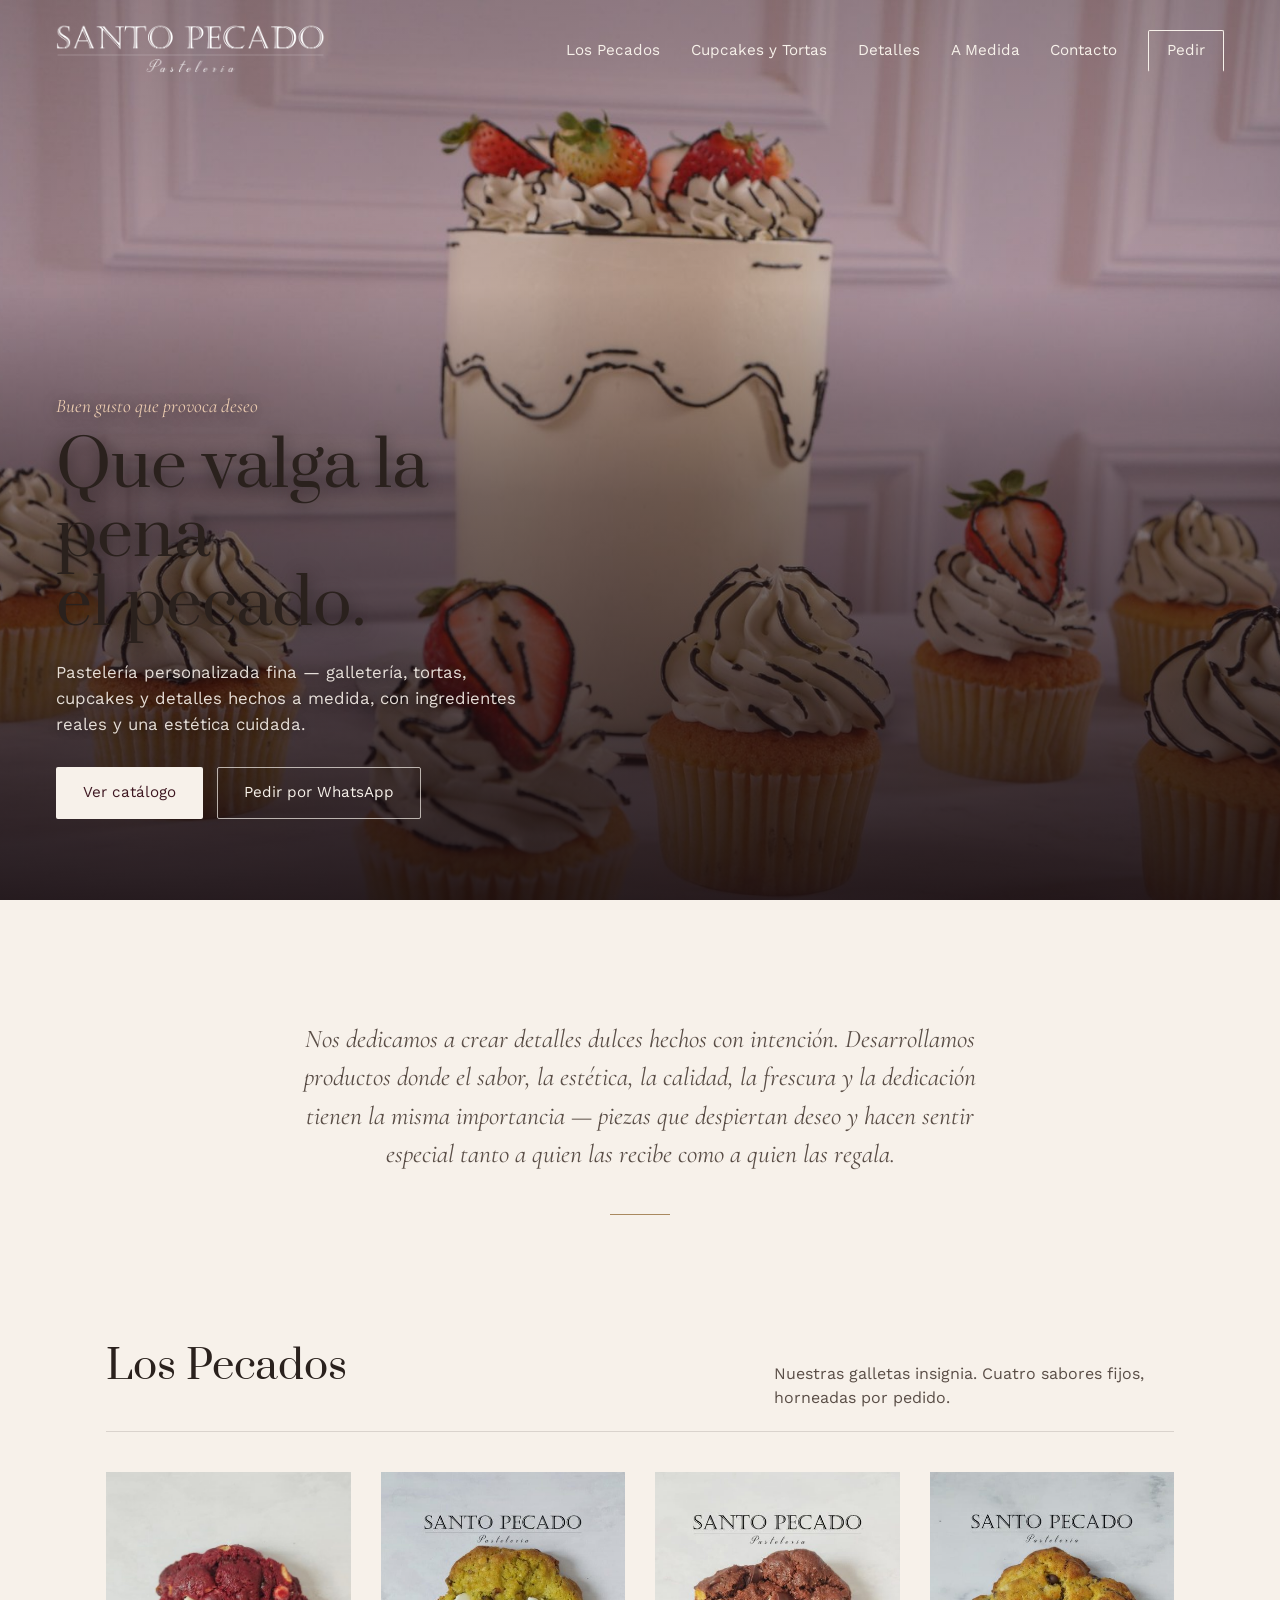
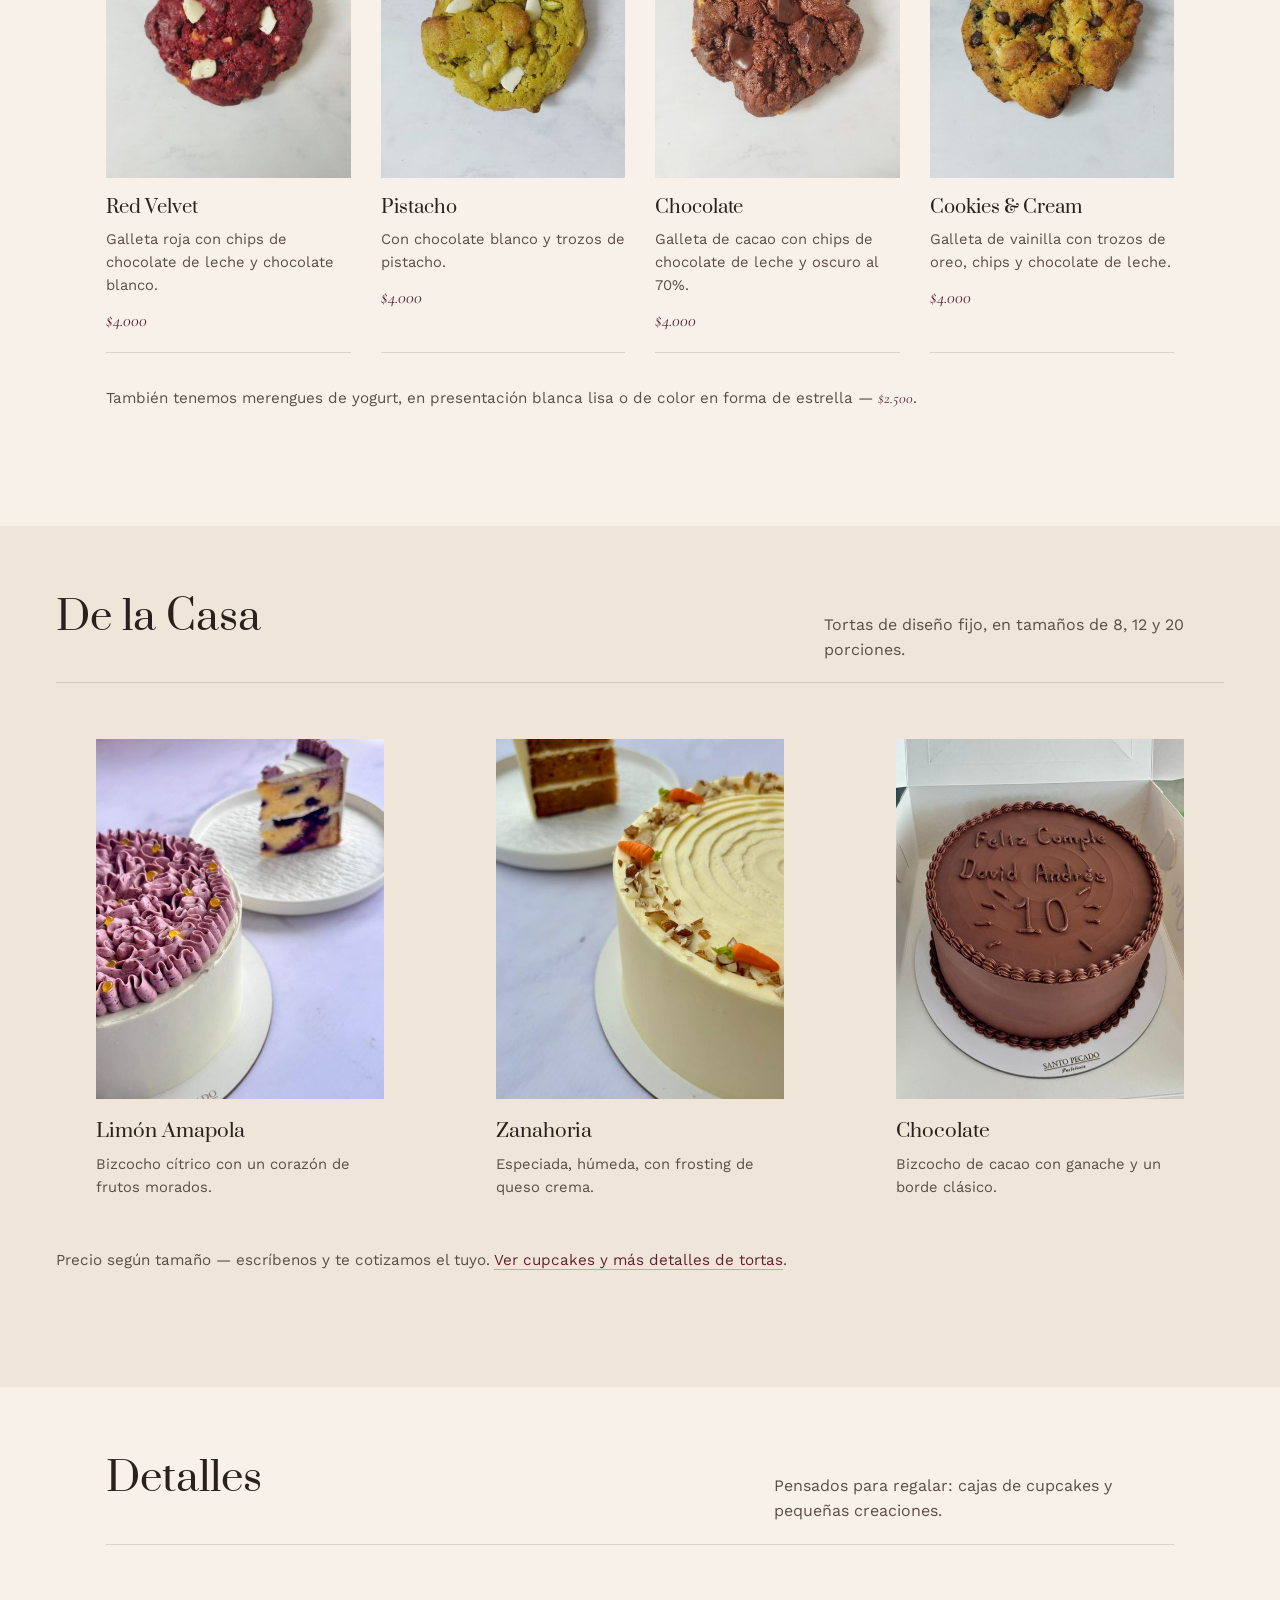
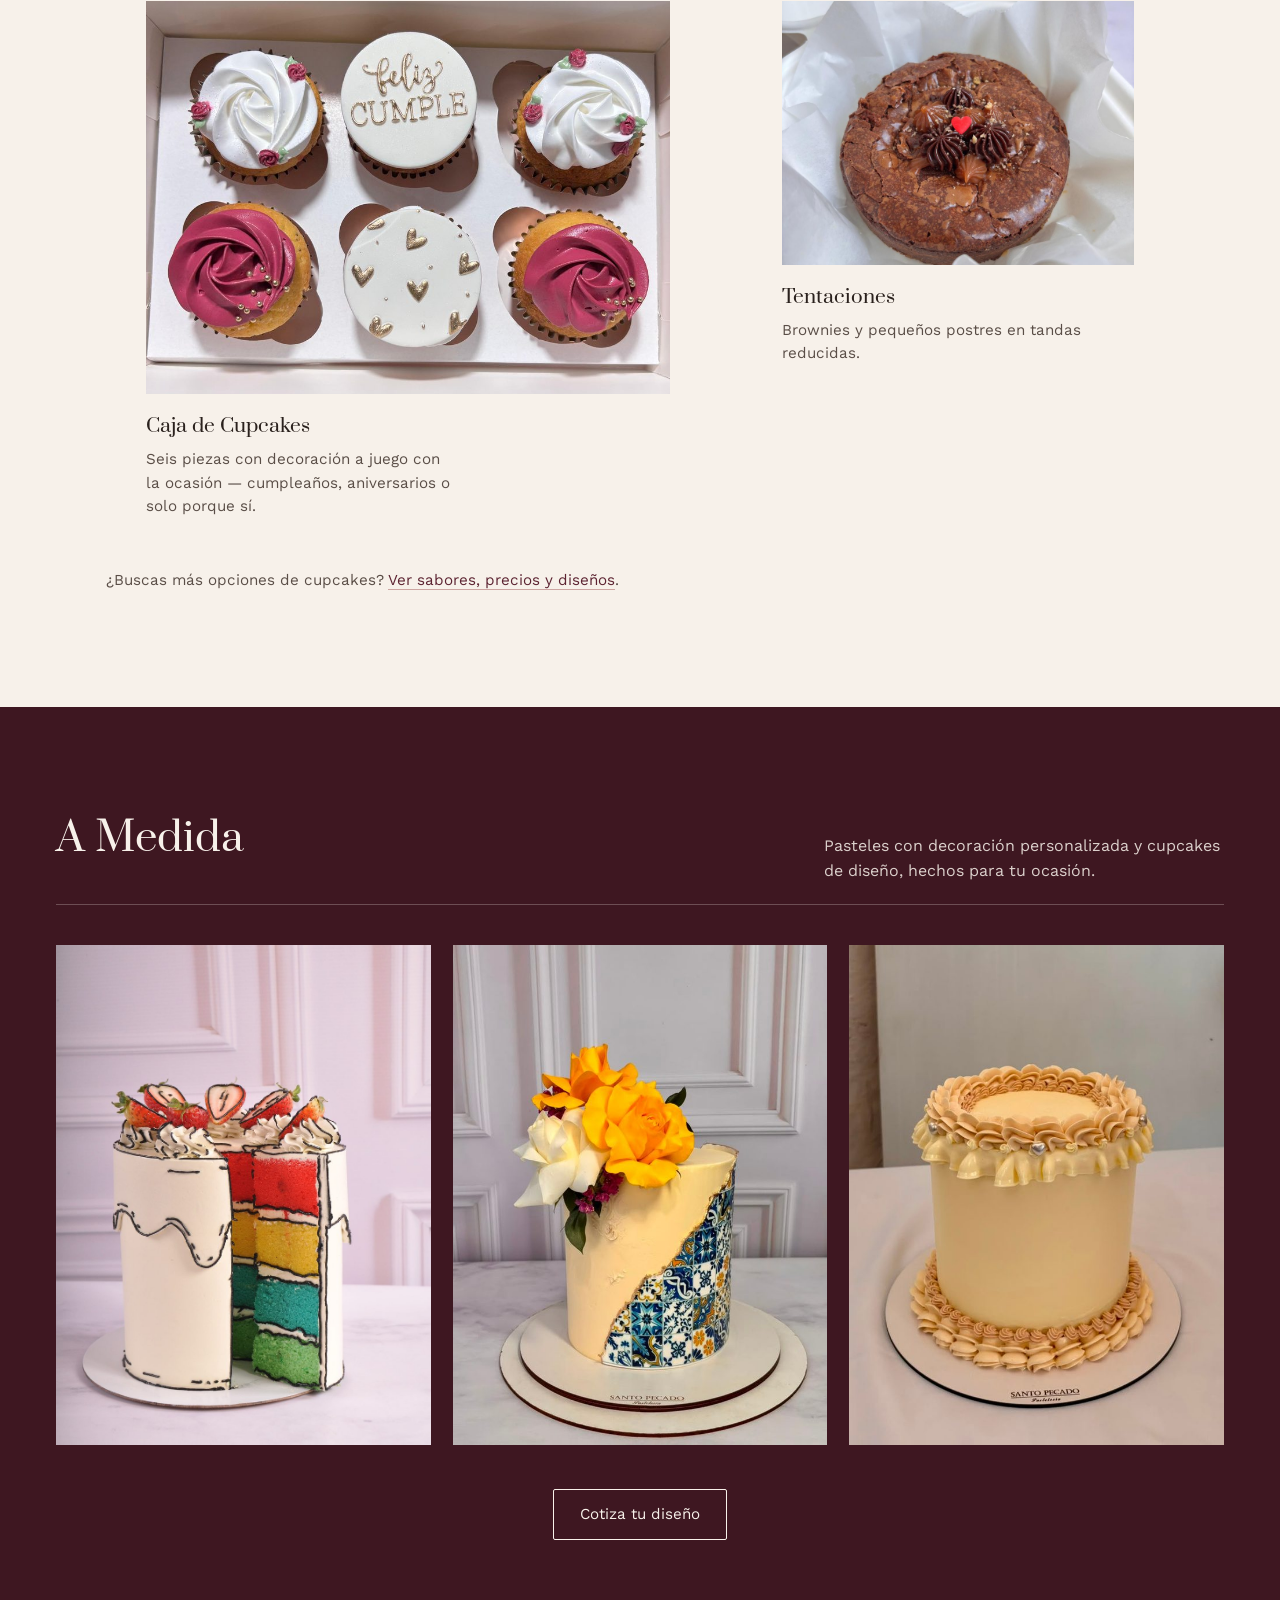
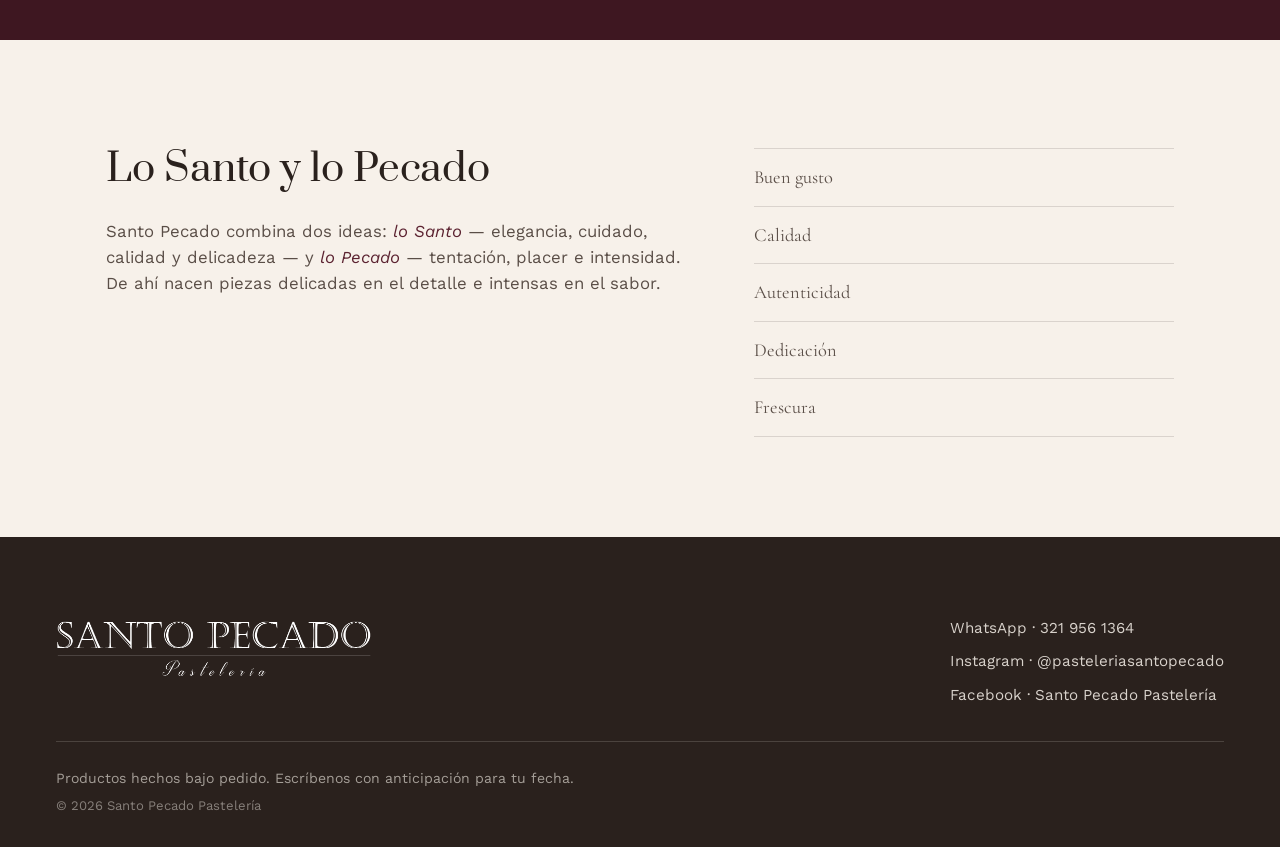
==== index.html @ 68c2a372 "Add files via upload" ====
<!DOCTYPE html>
<html lang="es">
<head>
<meta charset="UTF-8">
<meta name="viewport" content="width=device-width, initial-scale=1.0">
<title>Santo Pecado Pastelería — Catálogo</title>
<meta name="description" content="Pastelería personalizada fina. Galletería, tortas, cupcakes y creaciones a medida hechas con intención.">
<link rel="preconnect" href="https://fonts.googleapis.com">
<link rel="preconnect" href="https://fonts.gstatic.com" crossorigin>
<link href="https://fonts.googleapis.com/css2?family=Prata&family=Cormorant+Garamond:ital,wght@0,400;0,500;1,400;1,500&family=Work+Sans:wght@300;400;500;600&display=swap" rel="stylesheet">
<link rel="stylesheet" href="styles.css">
</head>
<body>

<header class="site-header" id="siteHeader">
  <a href="#top" class="wordmark">
    <img src="assets/logo-light.png" alt="Santo Pecado Pastelería" class="logo-img logo-on-dark">
    <img src="assets/logo-dark.png" alt="Santo Pecado Pastelería" class="logo-img logo-on-light">
  </a>
  <button class="nav-toggle" id="navToggle" aria-label="Abrir menú" aria-expanded="false">
    <span></span><span></span><span></span>
  </button>
  <nav class="site-nav" id="siteNav">
    <a href="#pecados">Los Pecados</a>
    <a href="productos.html">Cupcakes y Tortas</a>
    <a href="#detalles">Detalles</a>
    <a href="#a-medida">A Medida</a>
    <a href="#contacto">Contacto</a>
    <a href="https://wa.me/573219561364?text=Hola%20Santo%20Pecado%2C%20quiero%20hacer%20un%20pedido" class="nav-cta" target="_blank" rel="noopener">Pedir</a>
  </nav>
</header>

<main id="top">

  <section class="hero">
    <img src="assets/hero-cupcakes.jpg" alt="Cupcakes y torta decorados de Santo Pecado, con fresas frescas" class="hero-img">
    <div class="hero-scrim"></div>
    <div class="hero-content">
      <p class="eyebrow-script">Buen gusto que provoca deseo</p>
      <h1>Que valga la pena<br>el pecado.</h1>
      <p class="hero-copy">Pastelería personalizada fina — galletería, tortas, cupcakes y detalles hechos a medida, con ingredientes reales y una estética cuidada.</p>
      <div class="hero-actions">
        <a href="#pecados" class="btn btn-primary">Ver catálogo</a>
        <a href="https://wa.me/573219561364?text=Hola%20Santo%20Pecado%2C%20quiero%20hacer%20un%20pedido" class="btn btn-ghost" target="_blank" rel="noopener">Pedir por WhatsApp</a>
      </div>
    </div>
  </section>

  <section class="intro">
    <p class="intro-text">Nos dedicamos a crear detalles dulces hechos con intención. Desarrollamos productos donde el sabor, la estética, la calidad, la frescura y la dedicación tienen la misma importancia — piezas que despiertan deseo y hacen sentir especial tanto a quien las recibe como a quien las regala.</p>
    <div class="divider"><span></span></div>
  </section>

  <section class="section" id="pecados">
    <div class="section-head">
      <h2>Los Pecados</h2>
      <p>Nuestras galletas insignia. Cuatro sabores fijos, horneadas por pedido.</p>
    </div>
    <div class="cookie-row">

      <article class="cookie-card">
        <div class="cookie-img"><img src="assets/galleta-redvelvet.jpg" alt="Galleta Red Velvet con chips de chocolate blanco y de leche" loading="lazy"></div>
        <h3>Red Velvet</h3>
        <p>Galleta roja con chips de chocolate de leche y chocolate blanco.</p>
        <span class="price">$4.000</span>
      </article>

      <article class="cookie-card">
        <div class="cookie-img"><img src="assets/galleta-pistacho.jpg" alt="Galleta de pistacho con chocolate blanco" loading="lazy"></div>
        <h3>Pistacho</h3>
        <p>Con chocolate blanco y trozos de pistacho.</p>
        <span class="price">$4.000</span>
      </article>

      <article class="cookie-card">
        <div class="cookie-img"><img src="assets/galleta-chocolate.jpg" alt="Galleta de chocolate con chips de chocolate oscuro" loading="lazy"></div>
        <h3>Chocolate</h3>
        <p>Galleta de cacao con chips de chocolate de leche y oscuro al 70%.</p>
        <span class="price">$4.000</span>
      </article>

      <article class="cookie-card">
        <div class="cookie-img"><img src="assets/galleta-cookiescream.jpg" alt="Galleta cookies and cream con trozos de oreo" loading="lazy"></div>
        <h3>Cookies &amp; Cream</h3>
        <p>Galleta de vainilla con trozos de oreo, chips y chocolate de leche.</p>
        <span class="price">$4.000</span>
      </article>

    </div>
    <p class="note">También tenemos merengues de yogurt, en presentación blanca lisa o de color en forma de estrella — <span class="price-inline">$2.500</span>.</p>
  </section>

  <section class="section alt" id="de-la-casa">
    <div class="section-head">
      <h2>De la Casa</h2>
      <p>Tortas de diseño fijo, en tamaños de 8, 12 y 20 porciones.</p>
    </div>
    <div class="cake-grid">

      <figure class="cake-card">
        <img src="assets/torta-limonarandano.jpg" alt="Torta de limón y arándano con frosting morado" loading="lazy">
        <figcaption><h3>Limón Amapola</h3><p>Bizcocho cítrico con un corazón de frutos morados.</p></figcaption>
      </figure>

      <figure class="cake-card">
        <img src="assets/torta-zanahoria.jpg" alt="Torta de zanahoria decorada con nueces y zanahorias de mazapán" loading="lazy">
        <figcaption><h3>Zanahoria</h3><p>Especiada, húmeda, con frosting de queso crema.</p></figcaption>
      </figure>

      <figure class="cake-card">
        <img src="assets/torta-chocolate.jpg" alt="Torta de chocolate con borde decorado" loading="lazy">
        <figcaption><h3>Chocolate</h3><p>Bizcocho de cacao con ganache y un borde clásico.</p></figcaption>
      </figure>

    </div>
    <p class="note">Precio según tamaño — escríbenos y te cotizamos el tuyo. <a href="productos.html" class="inline-link">Ver cupcakes y más detalles de tortas</a>.</p>
  </section>

  <section class="section" id="detalles">
    <div class="section-head">
      <h2>Detalles</h2>
      <p>Pensados para regalar: cajas de cupcakes y pequeñas creaciones.</p>
    </div>
    <div class="detalles-grid">
      <figure class="detalle-card detalle-wide">
        <img src="assets/detalle-cupcakes.jpg" alt="Caja de seis cupcakes decorados con rosas de crema y un topper de feliz cumpleaños" loading="lazy">
        <figcaption><h3>Caja de Cupcakes</h3><p>Seis piezas con decoración a juego con la ocasión — cumpleaños, aniversarios o solo porque sí.</p></figcaption>
      </figure>
      <figure class="detalle-card">
        <img src="assets/detalle-brownie.jpg" alt="Brownie individual decorado con crema y un corazón" loading="lazy">
        <figcaption><h3>Tentaciones</h3><p>Brownies y pequeños postres en tandas reducidas.</p></figcaption>
      </figure>
    </div>
    <p class="note">¿Buscas más opciones de cupcakes? <a href="productos.html#cupcakes" class="inline-link">Ver sabores, precios y diseños</a>.</p>
  </section>

  <section class="feature" id="a-medida">
    <div class="section-head light">
      <h2>A Medida</h2>
      <p>Pasteles con decoración personalizada y cupcakes de diseño, hechos para tu ocasión.</p>
    </div>
    <div class="medida-grid">
      <figure><img src="assets/amedida-rainbow.jpg" alt="Torta personalizada de dibujo animado con capas de colores del arcoíris" loading="lazy"></figure>
      <figure><img src="assets/amedida-azulejo.jpg" alt="Torta personalizada con estampado de azulejos y flores frescas" loading="lazy"></figure>
      <figure><img src="assets/amedida-ruffle.jpg" alt="Torta personalizada con volantes de crema y fresas frescas" loading="lazy"></figure>
    </div>
    <a href="https://wa.me/573219561364?text=Hola%2C%20quiero%20cotizar%20un%20pastel%20a%20medida" class="btn btn-light" target="_blank" rel="noopener">Cotiza tu diseño</a>
  </section>

  <section class="essence">
    <div class="essence-text">
      <h2>Lo Santo y lo Pecado</h2>
      <p>Santo Pecado combina dos ideas: <em>lo Santo</em> — elegancia, cuidado, calidad y delicadeza — y <em>lo Pecado</em> — tentación, placer e intensidad. De ahí nacen piezas delicadas en el detalle e intensas en el sabor.</p>
    </div>
    <ul class="values">
      <li>Buen gusto</li>
      <li>Calidad</li>
      <li>Autenticidad</li>
      <li>Dedicación</li>
      <li>Frescura</li>
    </ul>
  </section>

</main>

<footer class="site-footer" id="contacto">
  <div class="footer-main">
    <div class="footer-word">
      <img src="assets/logo-light.png" alt="Santo Pecado Pastelería" class="footer-logo">
    </div>
    <div class="footer-links">
      <a href="https://wa.me/573219561364" target="_blank" rel="noopener">WhatsApp · 321 956 1364</a>
      <a href="https://instagram.com/pasteleriasantopecado" target="_blank" rel="noopener">Instagram · @pasteleriasantopecado</a>
      <a href="https://www.facebook.com/" target="_blank" rel="noopener">Facebook · Santo Pecado Pastelería</a>
    </div>
  </div>
  <p class="footer-note">Productos hechos bajo pedido. Escríbenos con anticipación para tu fecha.</p>
  <p class="footer-copy">© 2026 Santo Pecado Pastelería</p>
</footer>

<script src="script.js"></script>
</body>
</html>
---- styles.css ----
:root {
  --cream: #F7F1EA;
  --cream-alt: #EFE5D8;
  --ink: #2A211D;
  --ink-soft: #5A4E47;
  --wine: #5C2331;
  --wine-dark: #3E1721;
  --rose: #CDA6A2;
  --brass: #A9895F;
  --line: rgba(42, 33, 29, 0.14);
  --max: 1180px;
}

* { box-sizing: border-box; }

@media (prefers-reduced-motion: reduce) {
  * { animation: none !important; transition: none !important; }
}

html { scroll-behavior: smooth; }

body {
  margin: 0;
  background: var(--cream);
  color: var(--ink);
  font-family: 'Work Sans', sans-serif;
  font-weight: 400;
  line-height: 1.55;
  -webkit-font-smoothing: antialiased;
}

h1, h2, h3 {
  font-family: 'Prata', serif;
  font-weight: 400;
  color: var(--ink);
  margin: 0;
}

a { color: inherit; text-decoration: none; }

img { display: block; max-width: 100%; }

/* ---------- Header ---------- */

.site-header {
  position: fixed;
  top: 0; left: 0; right: 0;
  z-index: 50;
  display: flex;
  align-items: center;
  justify-content: space-between;
  padding: 22px clamp(20px, 5vw, 56px);
  background: transparent;
  transition: background-color 0.35s ease, padding 0.35s ease, box-shadow 0.35s ease;
}

.site-header.scrolled {
  background: rgba(247, 241, 234, 0.94);
  backdrop-filter: blur(6px);
  padding-top: 14px;
  padding-bottom: 14px;
  box-shadow: 0 1px 0 var(--line);
}

.wordmark { display: flex; align-items: center; }

.logo-img { height: 58px; width: auto; display: block; }
.logo-on-light { display: none; }
.site-header.scrolled .logo-on-dark { display: none; }
.site-header.scrolled .logo-on-light { display: block; }
.site-header.scrolled .logo-img { height: 46px; }

.site-nav {
  display: flex;
  align-items: center;
  gap: clamp(16px, 2.4vw, 34px);
  font-size: 0.95rem;
  color: var(--cream);
}
.site-header.scrolled .site-nav { color: var(--ink); }

.site-nav a { padding: 4px 0; border-bottom: 1px solid transparent; }
.site-nav a:hover { border-bottom-color: currentColor; }

.nav-cta {
  border: 1px solid currentColor;
  padding: 8px 18px !important;
  border-radius: 2px;
}
.nav-cta:hover { background: currentColor; color: var(--wine); }
.site-header.scrolled .nav-cta:hover { color: var(--cream); }

.nav-toggle {
  display: none;
  flex-direction: column;
  justify-content: center;
  gap: 5px;
  width: 34px; height: 34px;
  background: none;
  border: none;
  cursor: pointer;
  padding: 0;
}
.nav-toggle span {
  display: block;
  height: 1px;
  background: var(--cream);
  width: 100%;
}
.site-header.scrolled .nav-toggle span { background: var(--ink); }

/* ---------- Hero ---------- */

.hero {
  position: relative;
  min-height: 100svh;
  display: flex;
  align-items: flex-end;
  overflow: hidden;
}
.hero-img {
  position: absolute;
  inset: 0;
  width: 100%; height: 100%;
  object-fit: cover;
  object-position: center 30%;
}
.hero-scrim {
  position: absolute;
  inset: 0;
  background: linear-gradient(0deg, rgba(20,10,13,0.88) 0%, rgba(20,10,13,0.55) 45%, rgba(20,10,13,0.2) 68%, rgba(20,10,13,0.35) 100%);
}
.hero-content {
  position: relative;
  z-index: 2;
  color: var(--cream);
  max-width: 620px;
  padding: 0 clamp(20px, 5vw, 56px) clamp(56px, 9vh, 108px);
}
.eyebrow-script {
  font-family: 'Cormorant Garamond', serif;
  font-style: italic;
  font-size: 1.2rem;
  color: #EBCBB0;
  text-shadow: 0 2px 14px rgba(0,0,0,0.55);
  margin: 0 0 10px;
}
.hero h1 {
  font-size: clamp(2.4rem, 6vw, 4rem);
  line-height: 1.08;
  margin-bottom: 20px;
  text-shadow: 0 2px 18px rgba(0,0,0,0.45);
}
.hero-copy {
  font-size: 1.05rem;
  max-width: 46ch;
  color: rgba(247,241,234,0.9);
  margin: 0 0 30px;
  text-shadow: 0 1px 10px rgba(0,0,0,0.4);
}
.hero-actions { display: flex; gap: 14px; flex-wrap: wrap; }

.btn {
  display: inline-block;
  padding: 13px 26px;
  font-size: 0.95rem;
  border-radius: 2px;
  border: 1px solid transparent;
}
.btn-primary { background: var(--cream); color: var(--wine-dark); }
.btn-primary:hover { background: var(--rose); }
.btn-ghost { border-color: rgba(247,241,234,0.7); color: var(--cream); }
.btn-ghost:hover { background: rgba(247,241,234,0.12); }
.btn-light { border: 1px solid var(--cream); color: var(--cream); margin-top: 8px; }
.btn-light:hover { background: var(--cream); color: var(--wine-dark); }

/* ---------- Intro ---------- */

.intro {
  max-width: 720px;
  margin: 0 auto;
  padding: clamp(70px, 10vw, 120px) 24px clamp(40px, 6vw, 60px);
  text-align: center;
}
.intro-text {
  font-family: 'Cormorant Garamond', serif;
  font-style: italic;
  font-size: clamp(1.25rem, 2.4vw, 1.6rem);
  line-height: 1.5;
  color: var(--ink-soft);
  margin: 0;
}
.divider { display: flex; justify-content: center; margin-top: 40px; }
.divider span {
  width: 60px; height: 1px;
  background: var(--brass);
}

/* ---------- Secondary page hero ---------- */

.page-hero {
  background: var(--wine-dark);
  padding: clamp(150px, 20vh, 220px) clamp(20px, 5vw, 56px) clamp(60px, 8vh, 90px);
  text-align: center;
}
.page-hero-inner { max-width: 680px; margin: 0 auto; }
.page-hero h1 {
  color: var(--cream);
  font-size: clamp(2.2rem, 5vw, 3.2rem);
  margin-bottom: 14px;
}
.hero-copy-dark { color: rgba(247,241,234,0.8); margin: 0; font-size: 1.05rem; }
.page-hero .eyebrow-script { justify-content: center; display: block; }

/* ---------- Cupcakes page ---------- */

.flavor-row {
  display: grid;
  grid-template-columns: repeat(2, 1fr);
  gap: 20px;
  margin-bottom: 40px;
}
.flavor-chip {
  border: 1px solid var(--line);
  padding: 22px 24px;
}
.flavor-chip h3 { font-size: 1.15rem; margin-bottom: 6px; }
.flavor-chip p { margin: 0; color: var(--ink-soft); font-size: 0.92rem; }

.cc-pricing {
  display: grid;
  grid-template-columns: repeat(2, 1fr);
  gap: 20px;
  margin-bottom: 60px;
}
.cc-price-card {
  padding: 28px 26px;
  background: var(--cream-alt);
}
.cc-price-card.featured { background: var(--wine-dark); }
.cc-price-card h3 { font-size: 1.3rem; margin-bottom: 8px; }
.cc-price-card.featured h3 { color: var(--cream); }
.cc-price-card p { color: var(--ink-soft); margin: 0 0 18px; font-size: 0.95rem; }
.cc-price-card.featured p { color: rgba(247,241,234,0.8); }
.cc-price-card .price { font-size: 1.5rem; }
.cc-price-card.featured .price { color: var(--rose); }
.cc-price-card .price small { font-family: 'Work Sans', sans-serif; font-style: normal; font-size: 0.85rem; color: var(--ink-soft); }
.cc-price-card.featured .price small { color: rgba(247,241,234,0.65); }

.gallery-head { margin-bottom: 24px; }
.gallery-head h3 { font-size: 1.3rem; margin-bottom: 6px; }
.gallery-head p { margin: 0; color: var(--ink-soft); font-size: 0.92rem; }

.cc-gallery {
  columns: 3 220px;
  column-gap: 14px;
  margin-bottom: 44px;
}
.cc-gallery img {
  width: 100%;
  margin-bottom: 14px;
  break-inside: avoid;
}

.btn-primary-dark { background: var(--wine); color: var(--cream); }
.btn-primary-dark:hover { background: var(--wine-dark); }
.btn-ghost-dark { border: 1px solid var(--wine); color: var(--wine); margin-top: 8px; }
.btn-ghost-dark:hover { background: var(--wine); color: var(--cream); }

/* ---------- Sections generic ---------- */

.section {
  max-width: var(--max);
  margin: 0 auto;
  padding: clamp(40px, 6vw, 60px) clamp(20px, 5vw, 56px) clamp(70px, 8vw, 100px);
}
.section.alt { background: var(--cream-alt); max-width: none; }
.section.alt > * { max-width: var(--max); margin-left: auto; margin-right: auto; }

.section-head {
  display: flex;
  justify-content: space-between;
  align-items: baseline;
  flex-wrap: wrap;
  gap: 8px 24px;
  border-bottom: 1px solid var(--line);
  padding-bottom: 20px;
  margin-bottom: 40px;
}
.section-head h2 { font-size: clamp(1.9rem, 3.4vw, 2.5rem); }
.section-head p { margin: 0; color: var(--ink-soft); max-width: 40ch; }
.section-head.light { border-bottom-color: rgba(247,241,234,0.25); }
.section-head.light h2, .section-head.light p { color: var(--cream); }
.section-head.light p { opacity: 0.85; }

/* ---------- Los Pecados (galletas) ---------- */

.cookie-row {
  display: grid;
  grid-template-columns: repeat(4, 1fr);
  gap: clamp(18px, 2.4vw, 30px);
}
.cookie-card { border-bottom: 1px solid var(--line); padding-bottom: 18px; }
.cookie-img {
  aspect-ratio: 4/5;
  overflow: hidden;
  margin-bottom: 16px;
  background: var(--cream-alt);
}
.cookie-img img { width: 100%; height: 100%; object-fit: cover; }
.cookie-card h3 { font-size: 1.15rem; margin-bottom: 6px; }
.cookie-card p { font-size: 0.92rem; color: var(--ink-soft); margin: 0 0 10px; min-height: 3em; }
.price { font-family: 'Cormorant Garamond', serif; font-style: italic; font-size: 1.1rem; color: var(--wine); }
.price-inline { font-family: 'Cormorant Garamond', serif; font-style: italic; color: var(--wine); }
.note { margin-top: 34px; color: var(--ink-soft); font-size: 0.95rem; }
.inline-link { color: var(--wine); border-bottom: 1px solid var(--rose); }
.inline-link:hover { border-bottom-color: var(--wine); }

/* ---------- De la Casa (tortas) ---------- */

.cake-grid {
  display: grid;
  grid-template-columns: repeat(3, 1fr);
  gap: clamp(20px, 2.6vw, 32px);
}
.cake-card img { aspect-ratio: 4/5; object-fit: cover; width: 100%; margin-bottom: 18px; }
.cake-card h3 { font-size: 1.2rem; margin-bottom: 6px; }
.cake-card p { margin: 0; color: var(--ink-soft); font-size: 0.92rem; }

/* ---------- Detalles ---------- */

.detalles-grid {
  display: grid;
  grid-template-columns: 1.4fr 1fr;
  gap: clamp(20px, 2.6vw, 32px);
  align-items: start;
}
.detalle-card img { width: 100%; object-fit: cover; aspect-ratio: 4/3; display: block; }
.detalle-card { align-self: start; }
.detalle-card figcaption { margin-top: 18px; }
.detalle-card h3 { font-size: 1.2rem; margin-bottom: 6px; }
.detalle-card p { margin: 0; color: var(--ink-soft); font-size: 0.95rem; max-width: 34ch; }

/* ---------- A Medida (feature) ---------- */

.feature {
  background: var(--wine-dark);
  padding: clamp(60px, 8vw, 100px) clamp(20px, 5vw, 56px);
}
.feature .section-head { max-width: var(--max); margin: 0 auto 40px; }
.medida-grid {
  max-width: var(--max);
  margin: 0 auto;
  display: grid;
  grid-template-columns: repeat(3, 1fr);
  gap: clamp(14px, 2vw, 22px);
}
.medida-grid figure { margin: 0; overflow: hidden; }
.medida-grid img { width: 100%; aspect-ratio: 3/4; object-fit: cover; }
.feature .btn-light { max-width: var(--max); margin-left: auto; margin-right: auto; display: block; width: max-content; margin-top: 44px; }

/* ---------- Essence ---------- */

.essence {
  max-width: var(--max);
  margin: 0 auto;
  padding: clamp(60px, 8vw, 100px) clamp(20px, 5vw, 56px);
  display: grid;
  grid-template-columns: 1.4fr 1fr;
  gap: clamp(30px, 5vw, 60px);
  align-items: start;
}
.essence-text h2 { font-size: clamp(1.9rem, 3.2vw, 2.4rem); margin-bottom: 18px; }
.essence-text p { font-size: 1.05rem; color: var(--ink-soft); max-width: 58ch; }
.essence-text em { font-style: italic; color: var(--wine); }
.values {
  list-style: none;
  margin: 8px 0 0;
  padding: 0;
  border-top: 1px solid var(--line);
}
.values li {
  padding: 14px 0;
  border-bottom: 1px solid var(--line);
  font-family: 'Cormorant Garamond', serif;
  font-size: 1.15rem;
  color: var(--ink-soft);
}

/* ---------- Footer ---------- */

.site-footer {
  background: var(--ink);
  color: var(--cream);
  padding: clamp(50px, 7vw, 80px) clamp(20px, 5vw, 56px) 30px;
}
.footer-main {
  max-width: var(--max);
  margin: 0 auto;
  display: flex;
  justify-content: space-between;
  align-items: flex-start;
  flex-wrap: wrap;
  gap: 30px;
  padding-bottom: 34px;
  border-bottom: 1px solid rgba(247,241,234,0.16);
}
.footer-word { display: flex; flex-direction: column; }
.footer-logo { height: 68px; width: auto; }
.footer-links { display: flex; flex-direction: column; gap: 10px; font-size: 0.95rem; }
.footer-links a { opacity: 0.85; }
.footer-links a:hover { opacity: 1; text-decoration: underline; }
.footer-note {
  max-width: var(--max);
  margin: 26px auto 6px;
  color: rgba(247,241,234,0.6);
  font-size: 0.88rem;
}
.footer-copy {
  max-width: var(--max);
  margin: 0 auto;
  color: rgba(247,241,234,0.45);
  font-size: 0.82rem;
}

/* ---------- Responsive ---------- */

@media (max-width: 900px) {
  .cookie-row { grid-template-columns: repeat(2, 1fr); }
  .cake-grid { grid-template-columns: 1fr 1fr; }
  .cake-grid .cake-card:last-child { grid-column: span 2; }
  .cake-grid .cake-card:last-child img { aspect-ratio: 16/9; }
  .medida-grid { grid-template-columns: repeat(3, 1fr); }
  .essence { grid-template-columns: 1fr; }
}

@media (max-width: 720px) {
  .nav-toggle { display: flex; }
  .site-nav {
    position: fixed;
    top: 0; right: 0;
    height: 100vh;
    width: min(78vw, 320px);
    background: var(--wine-dark);
    color: var(--cream);
    flex-direction: column;
    align-items: flex-start;
    justify-content: center;
    gap: 26px;
    padding: 40px;
    transform: translateX(100%);
    transition: transform 0.4s ease;
  }
  .site-nav.open { transform: translateX(0); }
  .site-nav a { color: var(--cream); font-size: 1.1rem; }
  .nav-cta { align-self: flex-start; }

  .detalles-grid { grid-template-columns: 1fr; }
  .flavor-row { grid-template-columns: 1fr; }
  .cc-pricing { grid-template-columns: 1fr; }
  .cc-gallery { columns: 2 160px; }
  .cookie-row { grid-template-columns: repeat(2, 1fr); }
  .cake-grid { grid-template-columns: 1fr; }
  .cake-grid .cake-card:last-child { grid-column: auto; }
  .cake-grid .cake-card:last-child img { aspect-ratio: 4/5; }
  .medida-grid { grid-template-columns: 1fr; }
  .footer-main { flex-direction: column; }
}
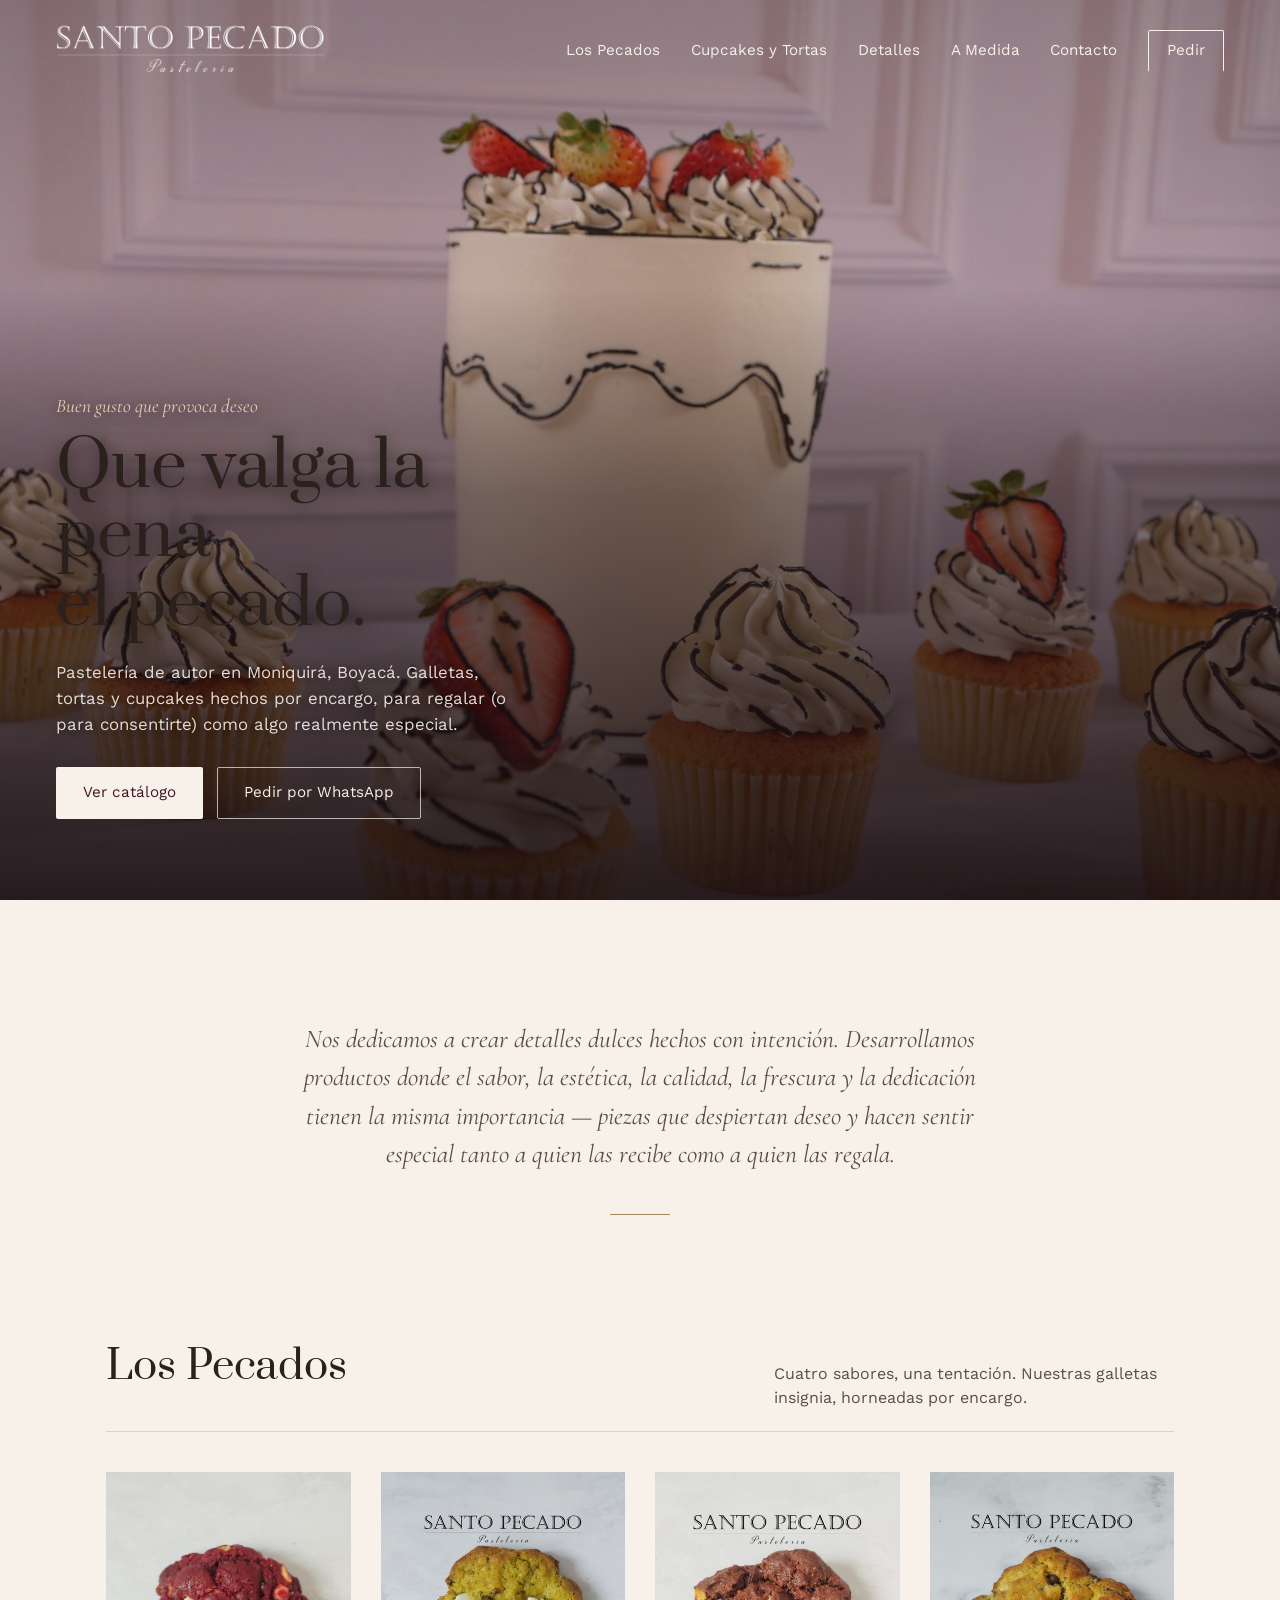
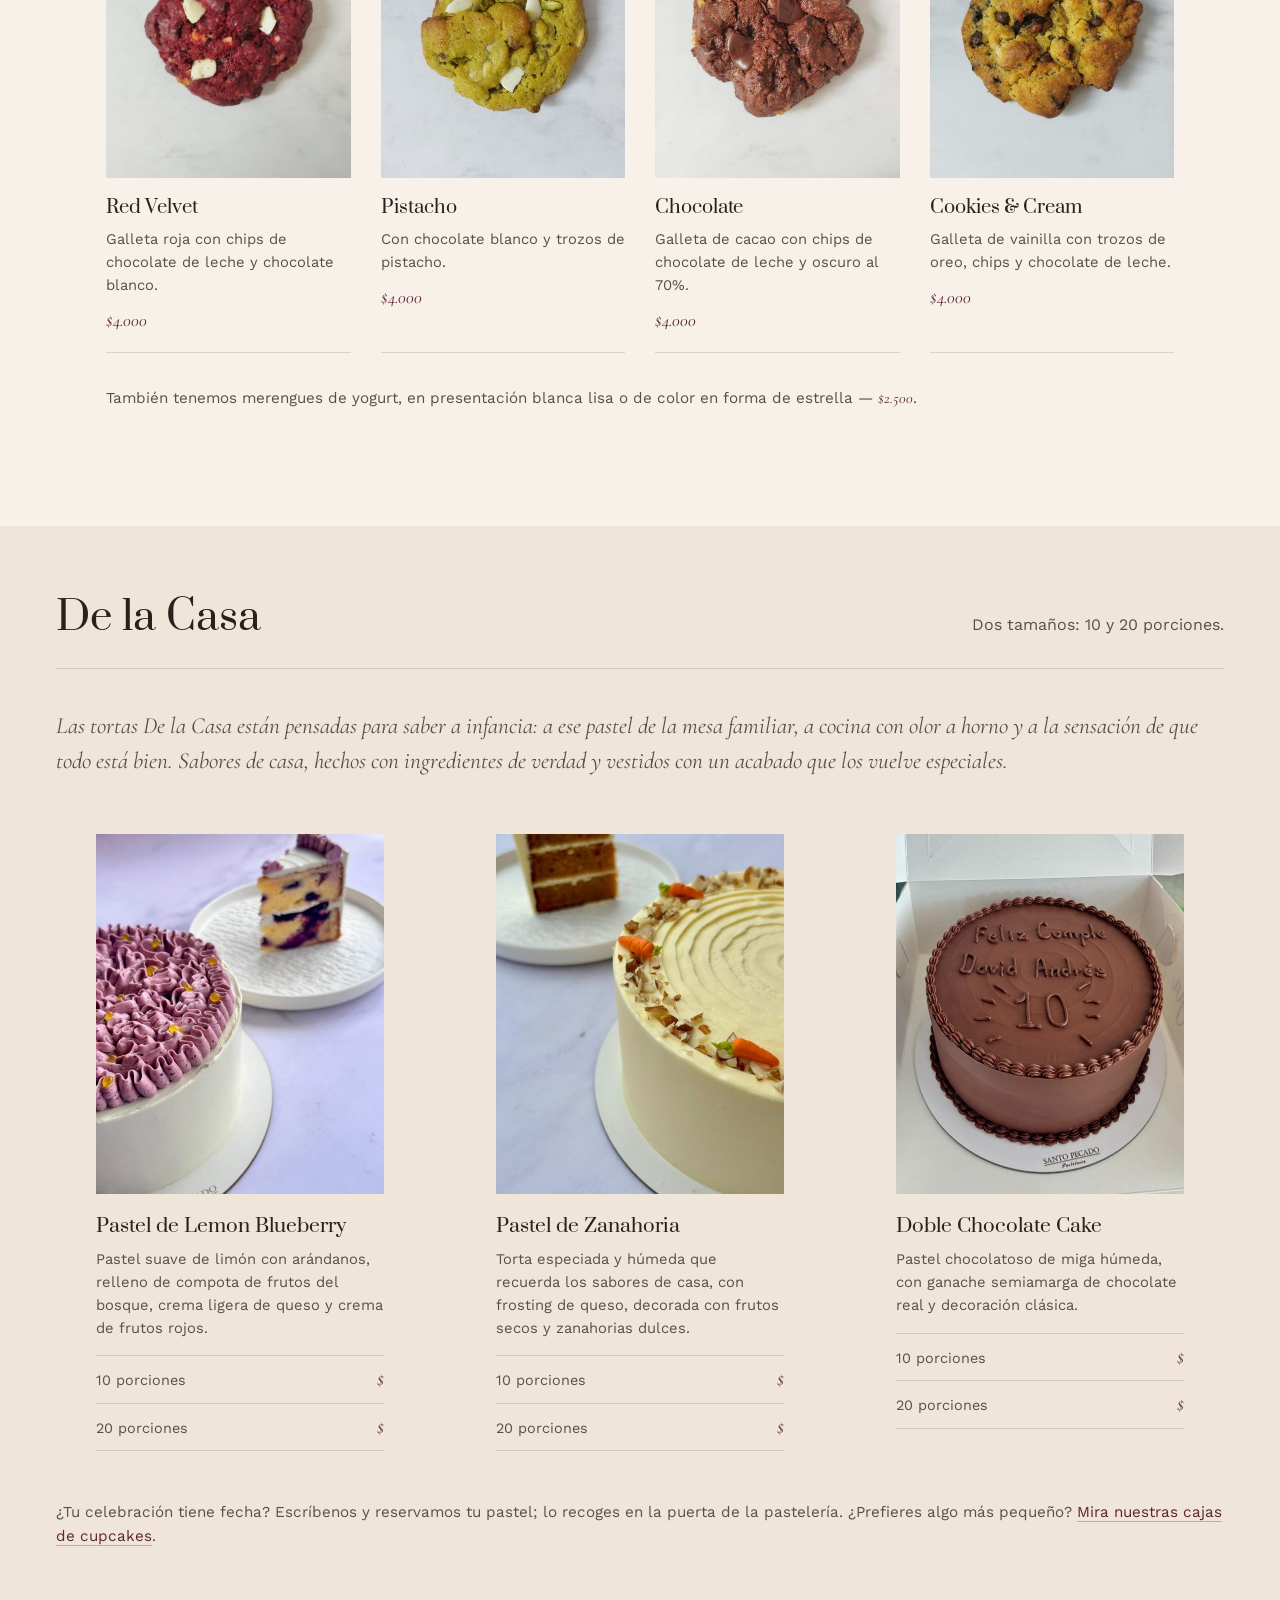
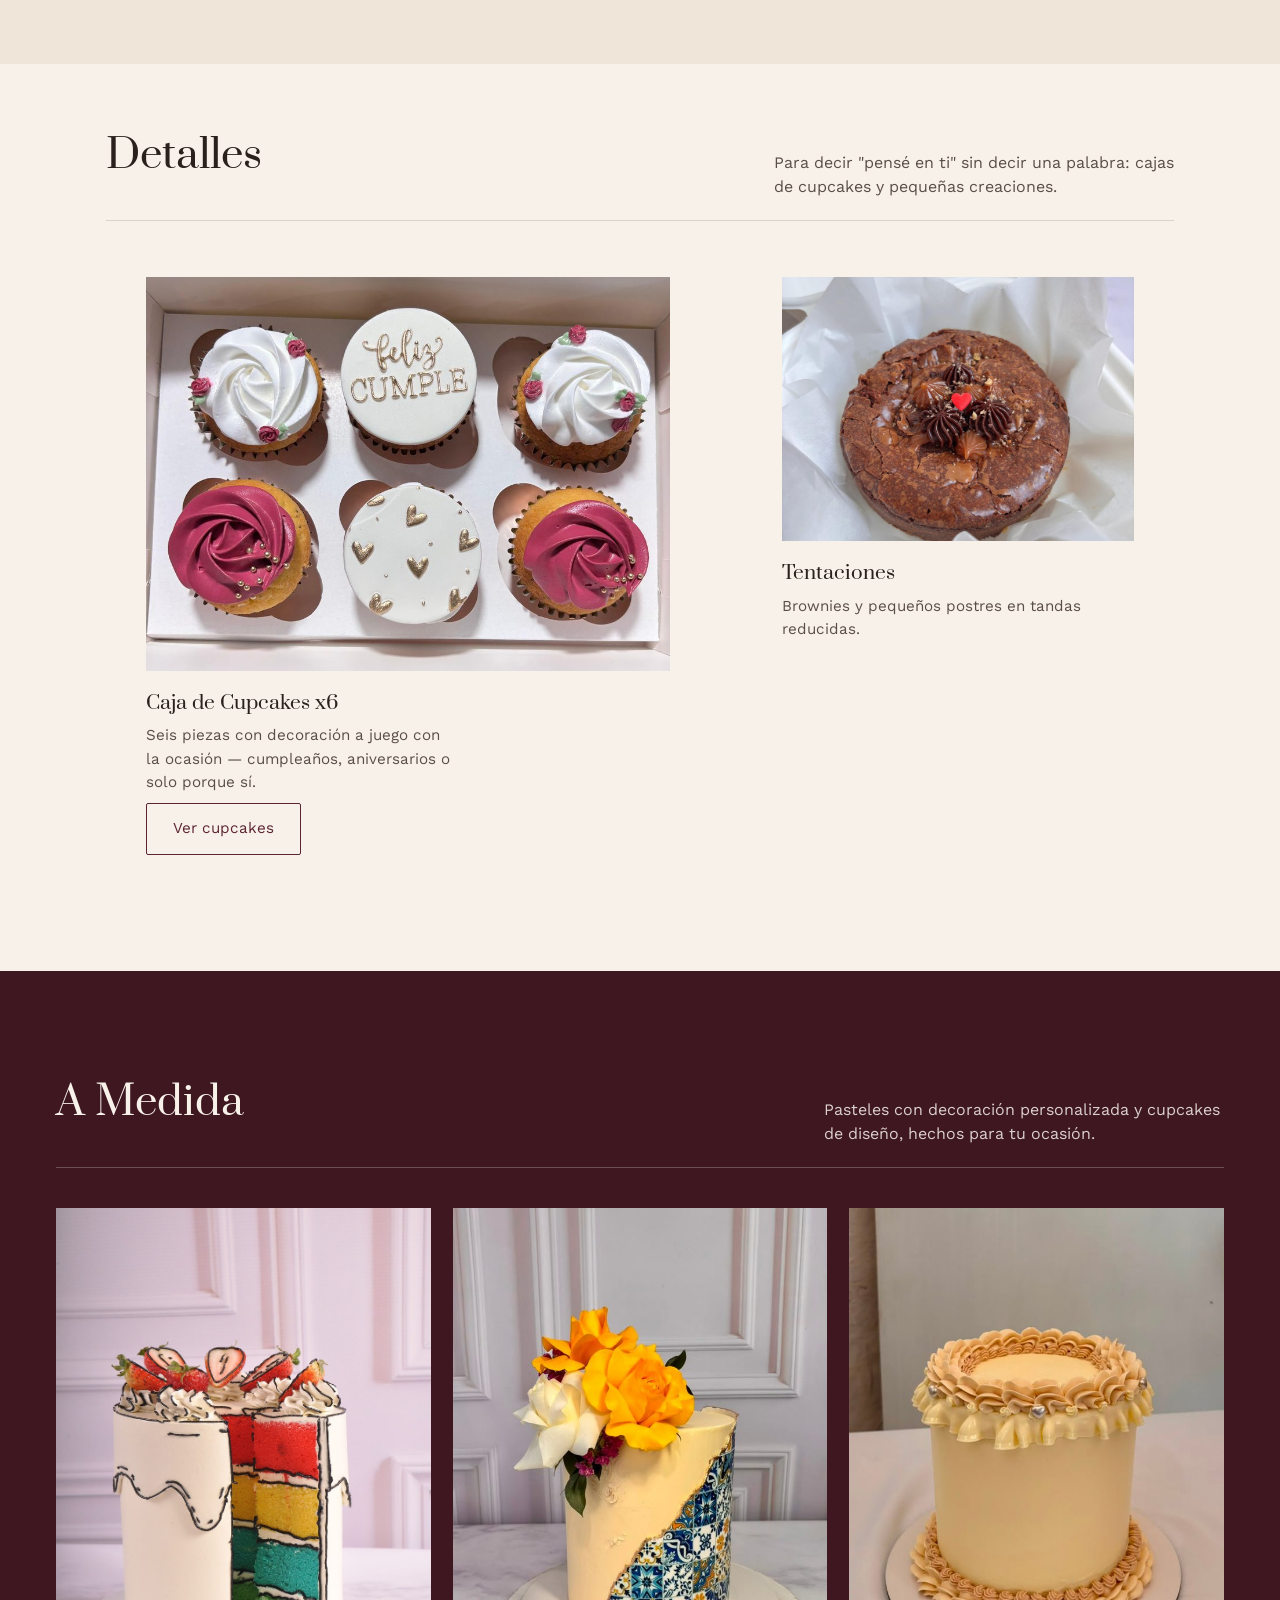
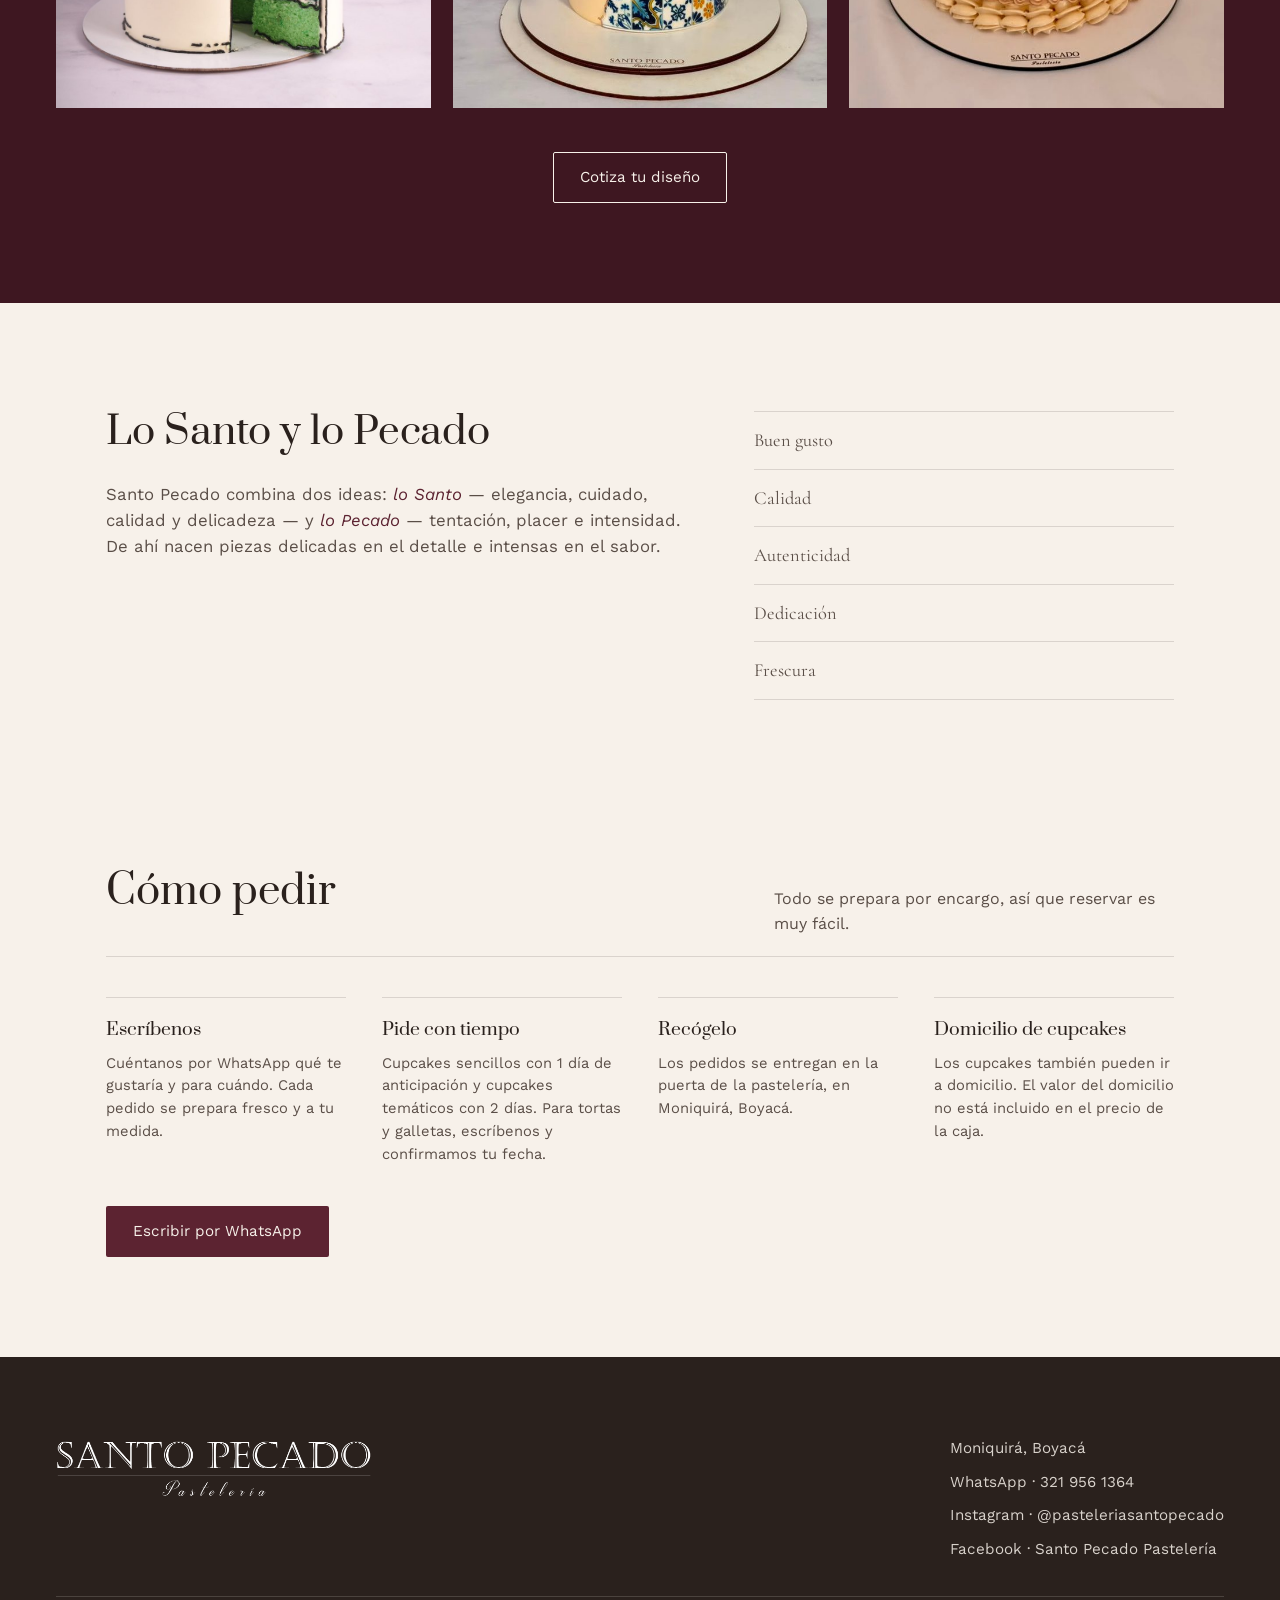
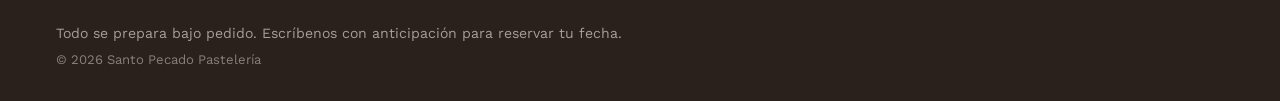
==== commit 92f0b88a: "Add files via upload" ====
--- a/index.html
+++ b/index.html
@@ -38,7 +38,7 @@
     <div class="hero-content">
       <p class="eyebrow-script">Buen gusto que provoca deseo</p>
       <h1>Que valga la pena<br>el pecado.</h1>
-      <p class="hero-copy">Pastelería personalizada fina — galletería, tortas, cupcakes y detalles hechos a medida, con ingredientes reales y una estética cuidada.</p>
+      <p class="hero-copy">Pastelería de autor en Moniquirá, Boyacá. Galletas, tortas y cupcakes hechos por encargo, para regalar (o para consentirte) como algo realmente especial.</p>
       <div class="hero-actions">
         <a href="#pecados" class="btn btn-primary">Ver catálogo</a>
         <a href="https://wa.me/573219561364?text=Hola%20Santo%20Pecado%2C%20quiero%20hacer%20un%20pedido" class="btn btn-ghost" target="_blank" rel="noopener">Pedir por WhatsApp</a>
@@ -54,7 +54,7 @@
   <section class="section" id="pecados">
     <div class="section-head">
       <h2>Los Pecados</h2>
-      <p>Nuestras galletas insignia. Cuatro sabores fijos, horneadas por pedido.</p>
+      <p>Cuatro sabores, una tentación. Nuestras galletas insignia, horneadas por encargo.</p>
     </div>
     <div class="cookie-row">
 
@@ -93,45 +93,70 @@
   <section class="section alt" id="de-la-casa">
     <div class="section-head">
       <h2>De la Casa</h2>
-      <p>Tortas de diseño fijo, en tamaños de 8, 12 y 20 porciones.</p>
-    </div>
+      <p>Dos tamaños: 10 y 20 porciones.</p>
+    </div>
+    <p class="section-lead">Las tortas De la Casa están pensadas para saber a infancia: a ese pastel de la mesa familiar, a cocina con olor a horno y a la sensación de que todo está bien. Sabores de casa, hechos con ingredientes de verdad y vestidos con un acabado que los vuelve especiales.</p>
     <div class="cake-grid">
 
       <figure class="cake-card">
-        <img src="assets/torta-limonarandano.jpg" alt="Torta de limón y arándano con frosting morado" loading="lazy">
-        <figcaption><h3>Limón Amapola</h3><p>Bizcocho cítrico con un corazón de frutos morados.</p></figcaption>
+        <img src="assets/torta-limonarandano.jpg" alt="Pastel de Lemon Blueberry con crema de frutos rojos" loading="lazy">
+        <figcaption>
+          <h3>Pastel de Lemon Blueberry</h3>
+          <p>Pastel suave de limón con arándanos, relleno de compota de frutos del bosque, crema ligera de queso y crema de frutos rojos.</p>
+          <ul class="cake-sizes">
+            <li><span>10 porciones</span><span class="price-slot">$</span></li>
+            <li><span>20 porciones</span><span class="price-slot">$</span></li>
+          </ul>
+        </figcaption>
       </figure>
 
       <figure class="cake-card">
-        <img src="assets/torta-zanahoria.jpg" alt="Torta de zanahoria decorada con nueces y zanahorias de mazapán" loading="lazy">
-        <figcaption><h3>Zanahoria</h3><p>Especiada, húmeda, con frosting de queso crema.</p></figcaption>
+        <img src="assets/torta-zanahoria.jpg" alt="Pastel de zanahoria decorado con frutos secos y zanahorias dulces" loading="lazy">
+        <figcaption>
+          <h3>Pastel de Zanahoria</h3>
+          <p>Torta especiada y húmeda que recuerda los sabores de casa, con frosting de queso, decorada con frutos secos y zanahorias dulces.</p>
+          <ul class="cake-sizes">
+            <li><span>10 porciones</span><span class="price-slot">$</span></li>
+            <li><span>20 porciones</span><span class="price-slot">$</span></li>
+          </ul>
+        </figcaption>
       </figure>
 
       <figure class="cake-card">
-        <img src="assets/torta-chocolate.jpg" alt="Torta de chocolate con borde decorado" loading="lazy">
-        <figcaption><h3>Chocolate</h3><p>Bizcocho de cacao con ganache y un borde clásico.</p></figcaption>
-      </figure>
-
-    </div>
-    <p class="note">Precio según tamaño — escríbenos y te cotizamos el tuyo. <a href="productos.html" class="inline-link">Ver cupcakes y más detalles de tortas</a>.</p>
+        <img src="assets/torta-chocolate.jpg" alt="Doble Chocolate Cake con ganache y decoración clásica" loading="lazy">
+        <figcaption>
+          <h3>Doble Chocolate Cake</h3>
+          <p>Pastel chocolatoso de miga húmeda, con ganache semiamarga de chocolate real y decoración clásica.</p>
+          <ul class="cake-sizes">
+            <li><span>10 porciones</span><span class="price-slot">$</span></li>
+            <li><span>20 porciones</span><span class="price-slot">$</span></li>
+          </ul>
+        </figcaption>
+      </figure>
+
+    </div>
+    <p class="note">¿Tu celebración tiene fecha? Escríbenos y reservamos tu pastel; lo recoges en la puerta de la pastelería. ¿Prefieres algo más pequeño? <a href="productos.html#cupcakes" class="inline-link">Mira nuestras cajas de cupcakes</a>.</p>
   </section>
 
   <section class="section" id="detalles">
     <div class="section-head">
       <h2>Detalles</h2>
-      <p>Pensados para regalar: cajas de cupcakes y pequeñas creaciones.</p>
+      <p>Para decir "pensé en ti" sin decir una palabra: cajas de cupcakes y pequeñas creaciones.</p>
     </div>
     <div class="detalles-grid">
       <figure class="detalle-card detalle-wide">
         <img src="assets/detalle-cupcakes.jpg" alt="Caja de seis cupcakes decorados con rosas de crema y un topper de feliz cumpleaños" loading="lazy">
-        <figcaption><h3>Caja de Cupcakes</h3><p>Seis piezas con decoración a juego con la ocasión — cumpleaños, aniversarios o solo porque sí.</p></figcaption>
+        <figcaption>
+          <h3>Caja de Cupcakes x6</h3>
+          <p>Seis piezas con decoración a juego con la ocasión — cumpleaños, aniversarios o solo porque sí.</p>
+          <a href="productos.html#cupcakes" class="btn btn-ghost-dark">Ver cupcakes</a>
+        </figcaption>
       </figure>
       <figure class="detalle-card">
         <img src="assets/detalle-brownie.jpg" alt="Brownie individual decorado con crema y un corazón" loading="lazy">
         <figcaption><h3>Tentaciones</h3><p>Brownies y pequeños postres en tandas reducidas.</p></figcaption>
       </figure>
     </div>
-    <p class="note">¿Buscas más opciones de cupcakes? <a href="productos.html#cupcakes" class="inline-link">Ver sabores, precios y diseños</a>.</p>
   </section>
 
   <section class="feature" id="a-medida">
@@ -161,6 +186,32 @@
     </ul>
   </section>
 
+  <section class="section" id="como-pedir">
+    <div class="section-head">
+      <h2>Cómo pedir</h2>
+      <p>Todo se prepara por encargo, así que reservar es muy fácil.</p>
+    </div>
+    <div class="how-grid">
+      <div class="how-item">
+        <h3>Escríbenos</h3>
+        <p>Cuéntanos por WhatsApp qué te gustaría y para cuándo. Cada pedido se prepara fresco y a tu medida.</p>
+      </div>
+      <div class="how-item">
+        <h3>Pide con tiempo</h3>
+        <p>Cupcakes sencillos con 1 día de anticipación y cupcakes temáticos con 2 días. Para tortas y galletas, escríbenos y confirmamos tu fecha.</p>
+      </div>
+      <div class="how-item">
+        <h3>Recógelo</h3>
+        <p>Los pedidos se entregan en la puerta de la pastelería, en Moniquirá, Boyacá.</p>
+      </div>
+      <div class="how-item">
+        <h3>Domicilio de cupcakes</h3>
+        <p>Los cupcakes también pueden ir a domicilio. El valor del domicilio no está incluido en el precio de la caja.</p>
+      </div>
+    </div>
+    <a href="https://wa.me/573219561364?text=Hola%20Santo%20Pecado%2C%20quiero%20hacer%20un%20pedido" class="btn btn-primary-dark how-cta" target="_blank" rel="noopener">Escribir por WhatsApp</a>
+  </section>
+
 </main>
 
 <footer class="site-footer" id="contacto">
@@ -169,12 +220,13 @@
       <img src="assets/logo-light.png" alt="Santo Pecado Pastelería" class="footer-logo">
     </div>
     <div class="footer-links">
+      <span class="footer-place">Moniquirá, Boyacá</span>
       <a href="https://wa.me/573219561364" target="_blank" rel="noopener">WhatsApp · 321 956 1364</a>
       <a href="https://instagram.com/pasteleriasantopecado" target="_blank" rel="noopener">Instagram · @pasteleriasantopecado</a>
       <a href="https://www.facebook.com/" target="_blank" rel="noopener">Facebook · Santo Pecado Pastelería</a>
     </div>
   </div>
-  <p class="footer-note">Productos hechos bajo pedido. Escríbenos con anticipación para tu fecha.</p>
+  <p class="footer-note">Todo se prepara bajo pedido. Escríbenos con anticipación para reservar tu fecha.</p>
   <p class="footer-copy">© 2026 Santo Pecado Pastelería</p>
 </footer>
 
--- a/styles.css
+++ b/styles.css
@@ -422,6 +422,48 @@
   color: rgba(247,241,234,0.45);
   font-size: 0.82rem;
 }
+
+/* ---------- Texto de apertura de sección y precios de tortas ---------- */
+
+.section-lead {
+  font-family: 'Cormorant Garamond', serif;
+  font-style: italic;
+  font-size: clamp(1.2rem, 2.2vw, 1.45rem);
+  line-height: 1.5;
+  color: var(--ink-soft);
+  max-width: 62ch;
+  margin: 0 0 40px;
+}
+.cake-sizes { list-style: none; margin: 16px 0 0; padding: 0; }
+.cake-sizes li {
+  display: flex;
+  justify-content: space-between;
+  align-items: baseline;
+  padding: 9px 0;
+  border-top: 1px solid var(--line);
+  font-size: 0.9rem;
+  color: var(--ink-soft);
+}
+.cake-sizes li:last-child { border-bottom: 1px solid var(--line); }
+.price-slot { font-family: 'Cormorant Garamond', serif; font-style: italic; font-size: 1.15rem; color: var(--wine); }
+
+/* ---------- Cupcakes: anticipación, nota de inspiración y pedidos corporativos ---------- */
+
+.cc-price-card .lead-time { display: block; margin-top: 14px; font-size: 0.85rem; color: var(--ink-soft); }
+.cc-price-card.featured .lead-time { color: rgba(247,241,234,0.7); }
+.gallery-head p { max-width: 62ch; }
+.corp-block {
+  margin-top: 64px;
+  padding-top: 36px;
+  border-top: 1px solid var(--line);
+  display: flex;
+  justify-content: space-between;
+  align-items: center;
+  flex-wrap: wrap;
+  gap: 20px 40px;
+}
+.corp-block h3 { font-size: 1.3rem; margin-bottom: 6px; }
+.corp-block p { margin: 0; color: var(--ink-soft); max-width: 52ch; }
 
 /* ---------- Responsive ---------- */
 
@@ -466,3 +508,18 @@
   .medida-grid { grid-template-columns: 1fr; }
   .footer-main { flex-direction: column; }
 }
+
+/* ---------- Cómo pedir y lugar ---------- */
+
+.how-grid {
+  display: grid;
+  grid-template-columns: repeat(4, 1fr);
+  gap: clamp(20px, 3vw, 36px);
+}
+.how-item { border-top: 1px solid var(--line); padding-top: 18px; }
+.how-item h3 { font-size: 1.1rem; margin-bottom: 8px; }
+.how-item p { margin: 0; color: var(--ink-soft); font-size: 0.92rem; }
+.how-cta { margin-top: 40px; }
+.footer-place { opacity: 0.85; font-size: 0.95rem; }
+@media (max-width: 900px) { .how-grid { grid-template-columns: 1fr 1fr; } }
+@media (max-width: 720px) { .how-grid { grid-template-columns: 1fr; } }
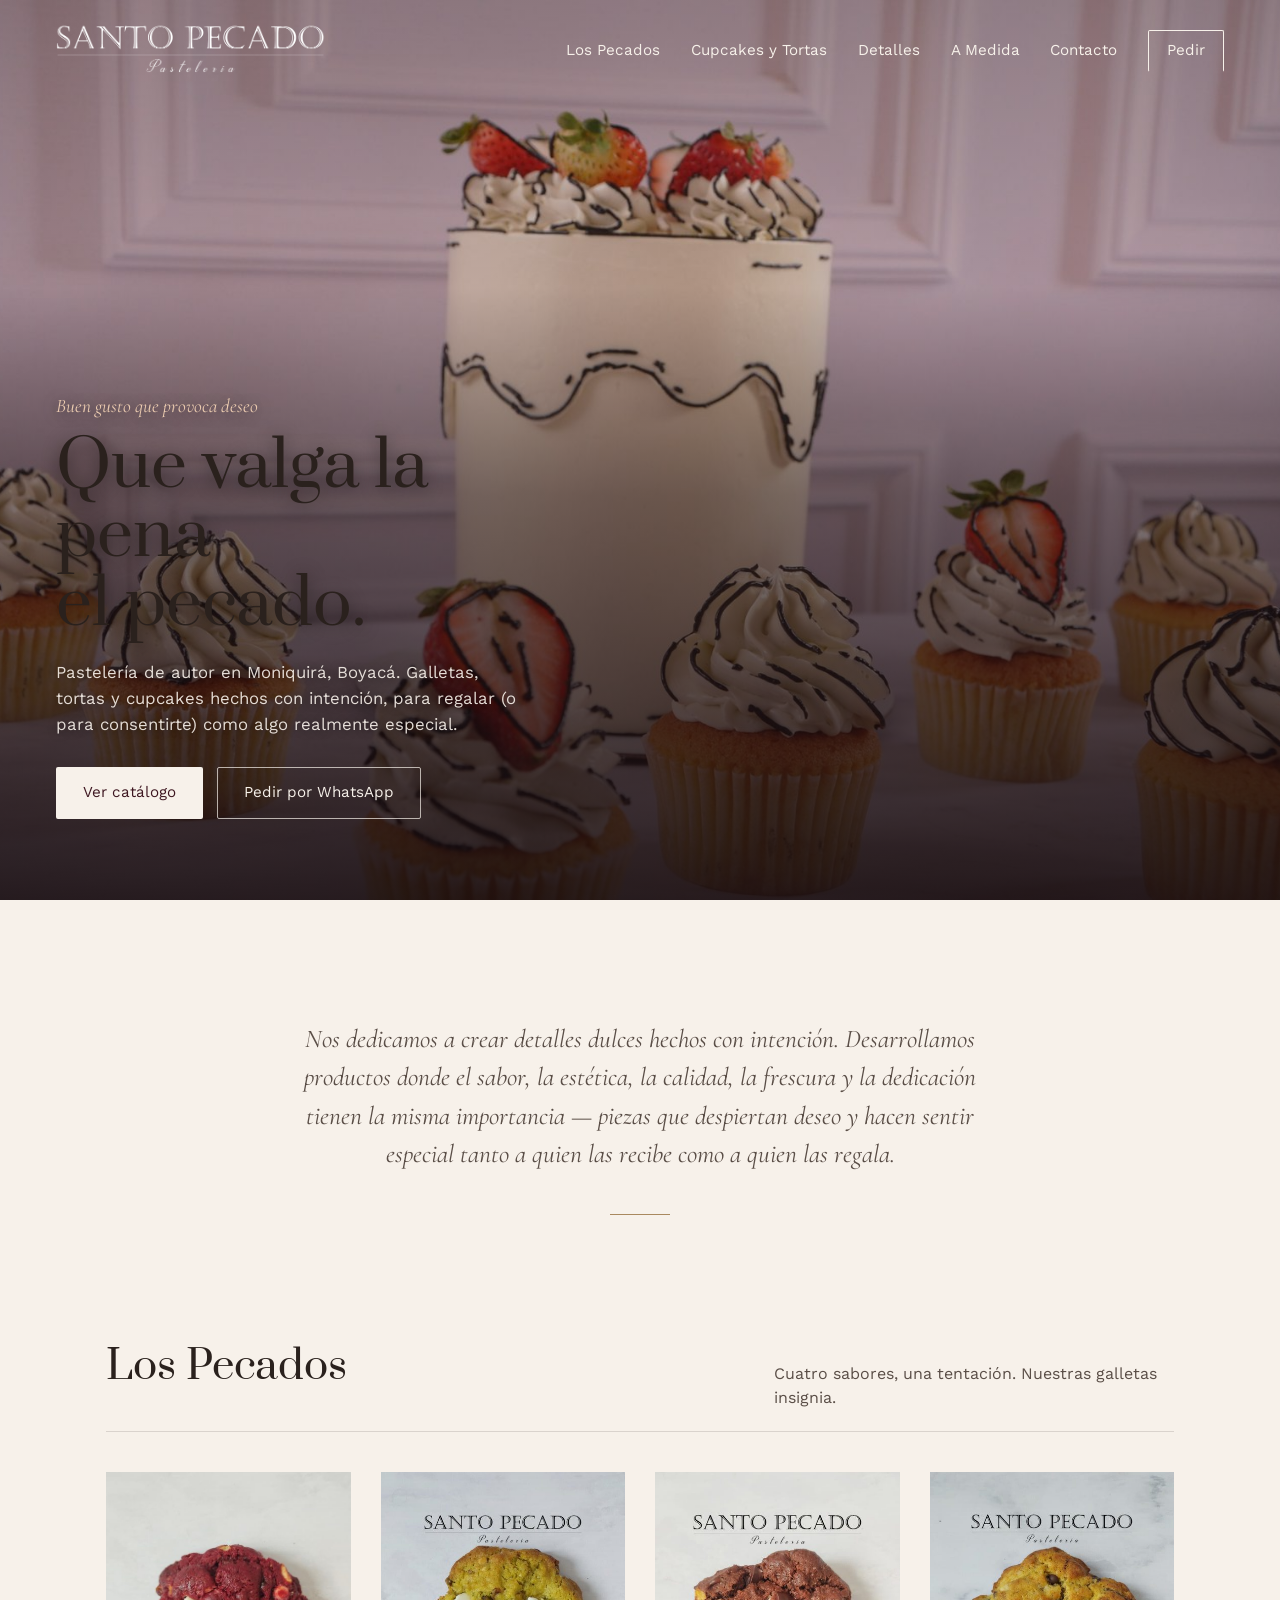
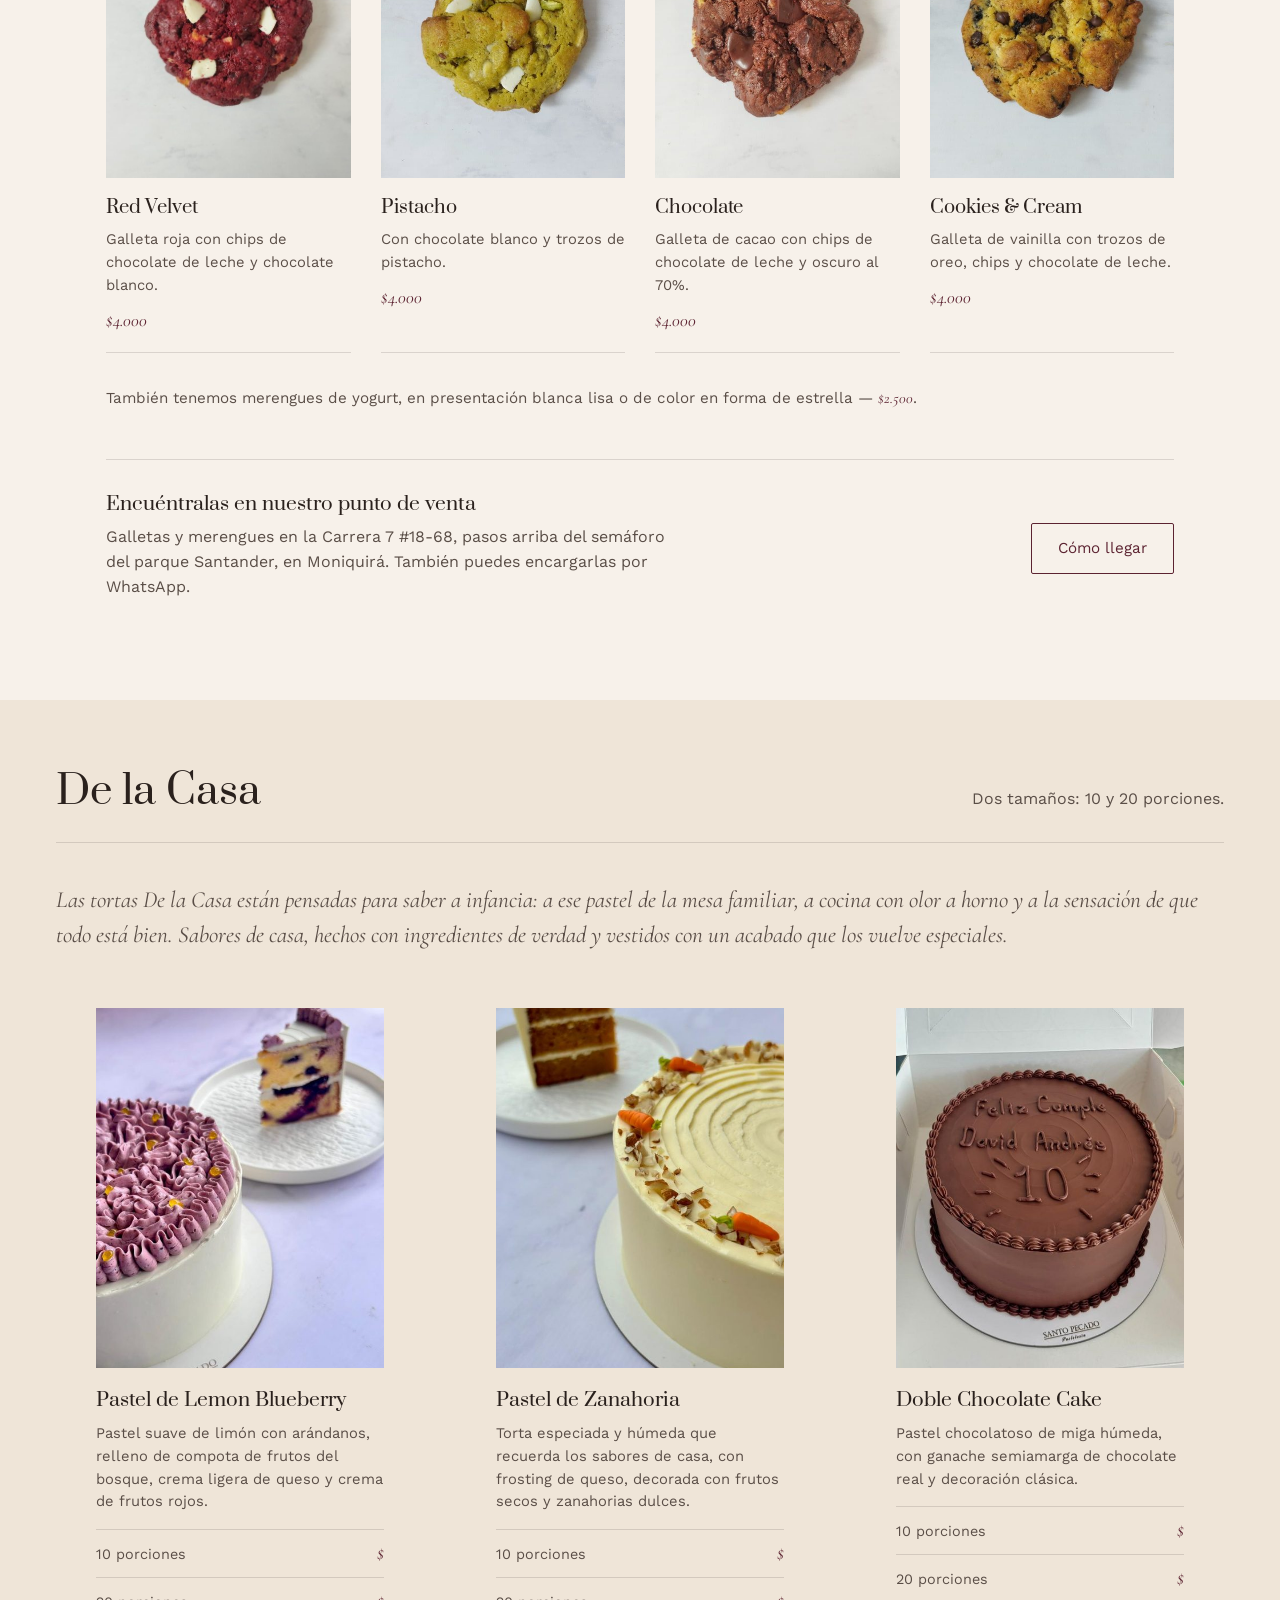
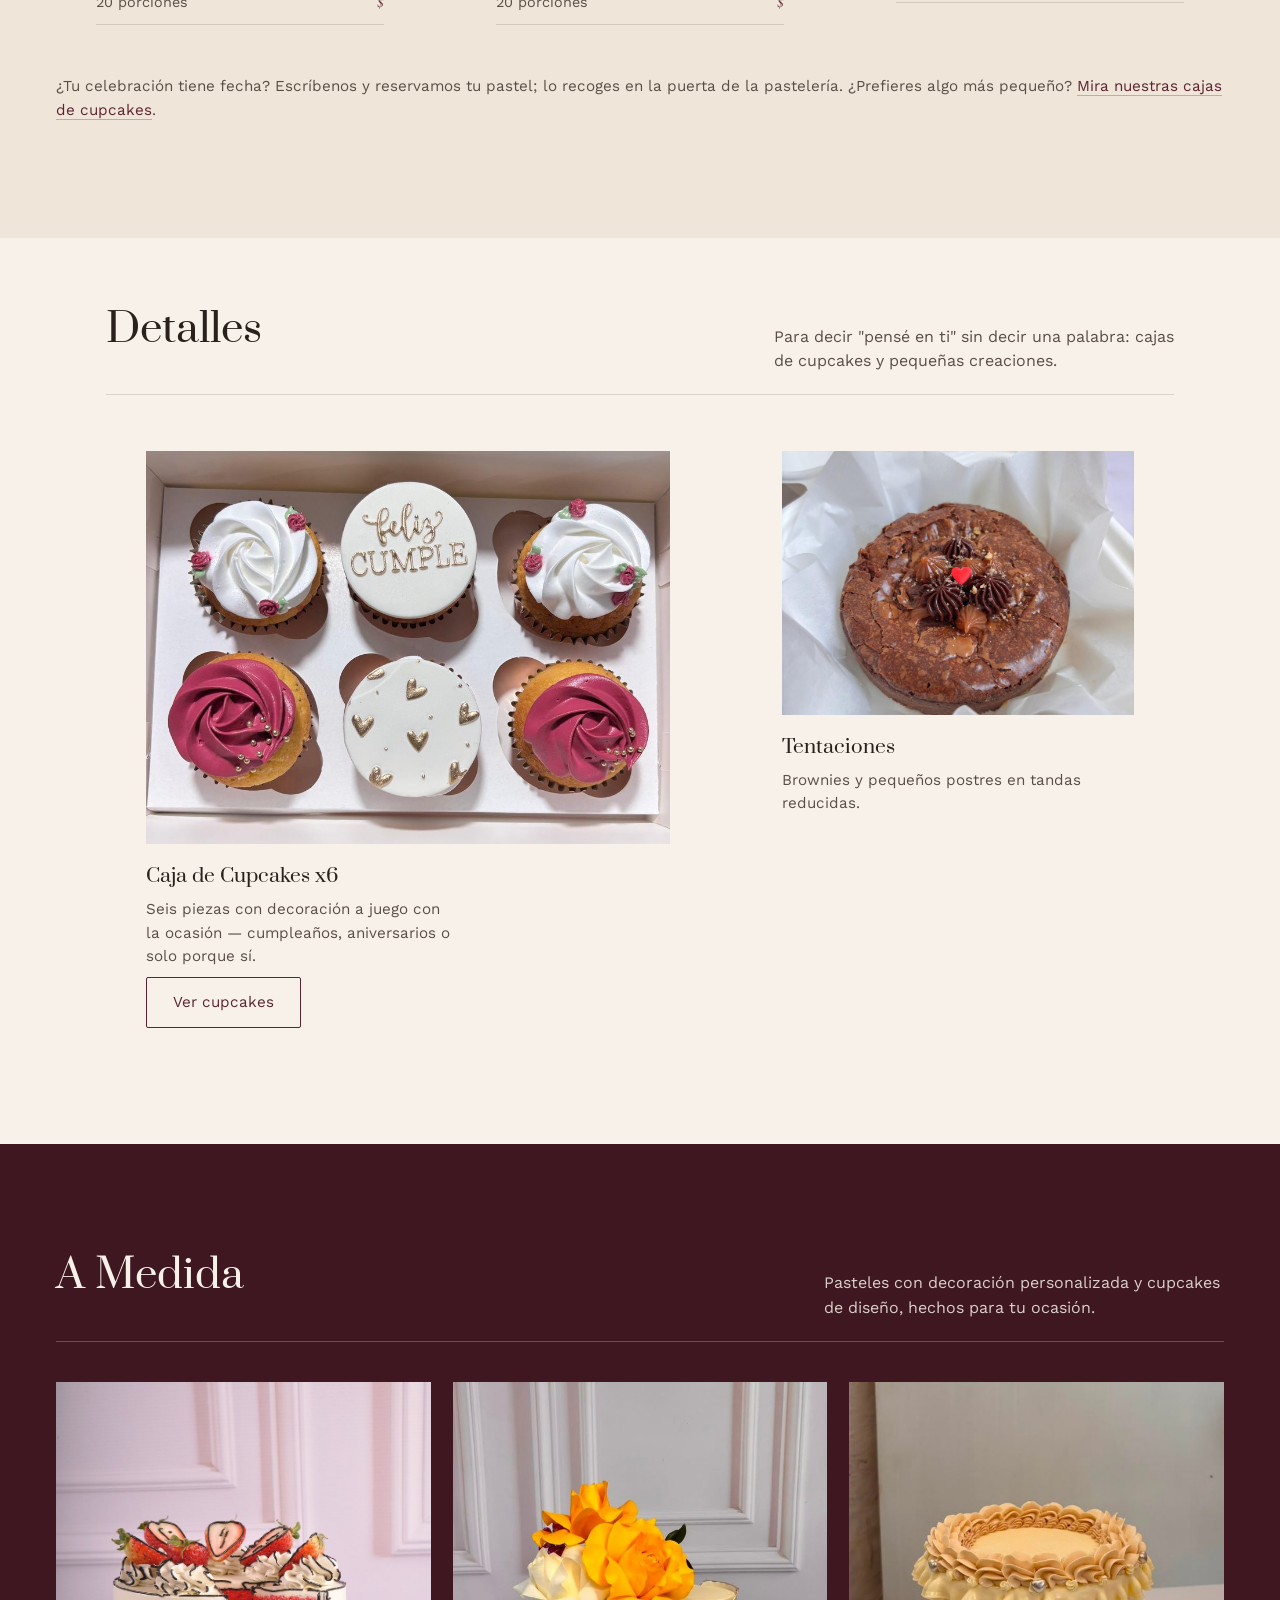
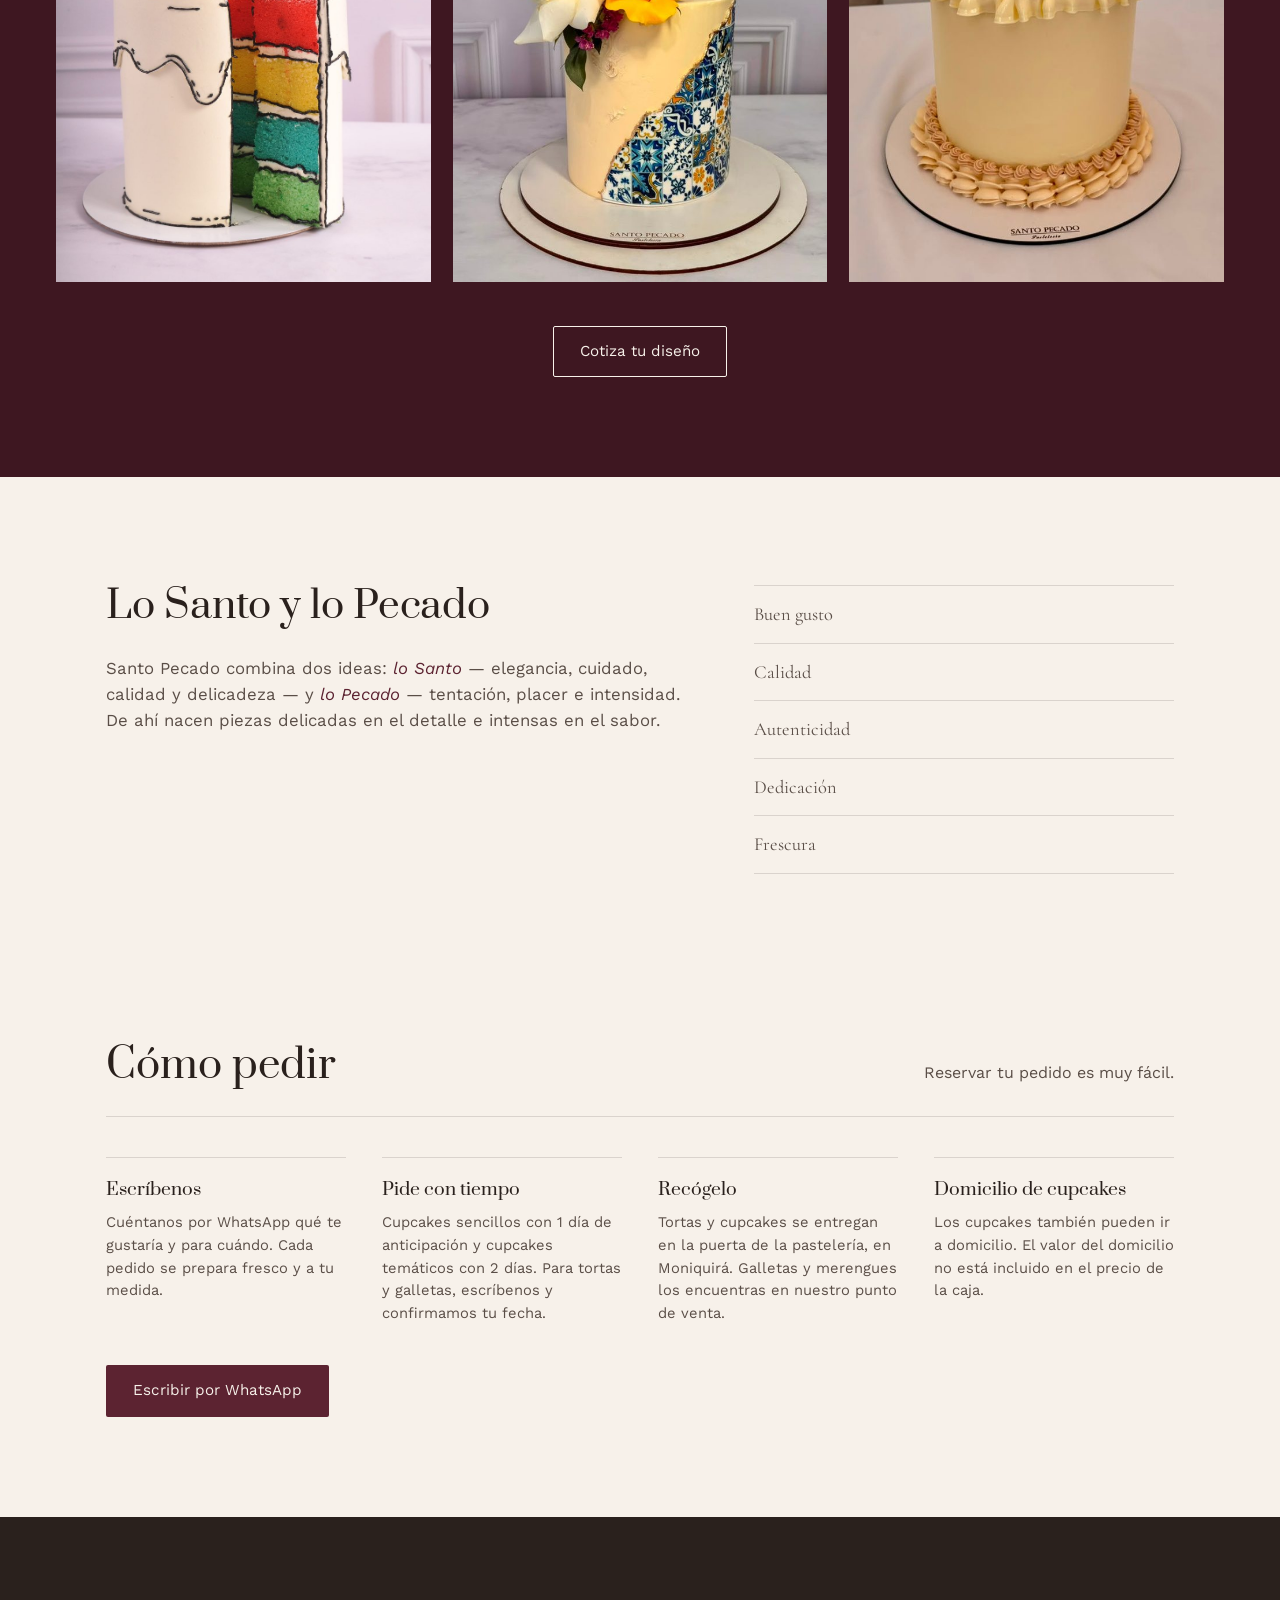
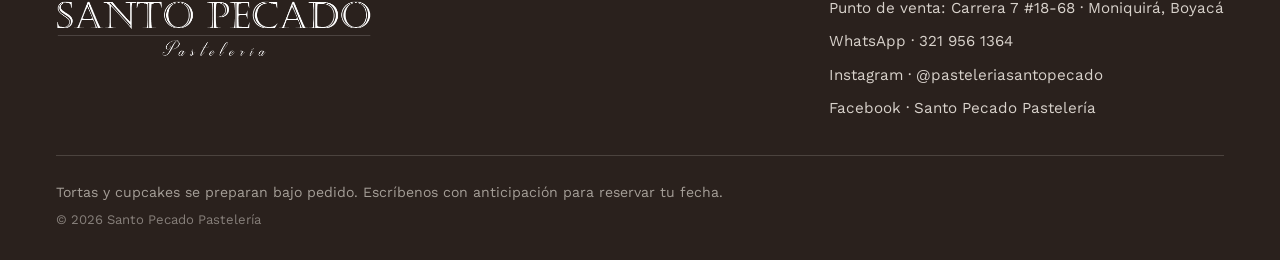
==== commit edd942c2: "Add files via upload" ====
--- a/index.html
+++ b/index.html
@@ -38,7 +38,7 @@
     <div class="hero-content">
       <p class="eyebrow-script">Buen gusto que provoca deseo</p>
       <h1>Que valga la pena<br>el pecado.</h1>
-      <p class="hero-copy">Pastelería de autor en Moniquirá, Boyacá. Galletas, tortas y cupcakes hechos por encargo, para regalar (o para consentirte) como algo realmente especial.</p>
+      <p class="hero-copy">Pastelería de autor en Moniquirá, Boyacá. Galletas, tortas y cupcakes hechos con intención, para regalar (o para consentirte) como algo realmente especial.</p>
       <div class="hero-actions">
         <a href="#pecados" class="btn btn-primary">Ver catálogo</a>
         <a href="https://wa.me/573219561364?text=Hola%20Santo%20Pecado%2C%20quiero%20hacer%20un%20pedido" class="btn btn-ghost" target="_blank" rel="noopener">Pedir por WhatsApp</a>
@@ -54,7 +54,7 @@
   <section class="section" id="pecados">
     <div class="section-head">
       <h2>Los Pecados</h2>
-      <p>Cuatro sabores, una tentación. Nuestras galletas insignia, horneadas por encargo.</p>
+      <p>Cuatro sabores, una tentación. Nuestras galletas insignia.</p>
     </div>
     <div class="cookie-row">
 
@@ -88,6 +88,13 @@
 
     </div>
     <p class="note">También tenemos merengues de yogurt, en presentación blanca lisa o de color en forma de estrella — <span class="price-inline">$2.500</span>.</p>
+    <div class="pos-block">
+      <div>
+        <h3>Encuéntralas en nuestro punto de venta</h3>
+        <p>Galletas y merengues en la Carrera 7 #18-68, pasos arriba del semáforo del parque Santander, en Moniquirá. También puedes encargarlas por WhatsApp.</p>
+      </div>
+      <a href="https://www.google.com/maps/search/?api=1&amp;query=Carrera%207%20%2318-68%2C%20Moniquir%C3%A1%2C%20Boyac%C3%A1" class="btn btn-ghost-dark" target="_blank" rel="noopener">Cómo llegar</a>
+    </div>
   </section>
 
   <section class="section alt" id="de-la-casa">
@@ -189,7 +196,7 @@
   <section class="section" id="como-pedir">
     <div class="section-head">
       <h2>Cómo pedir</h2>
-      <p>Todo se prepara por encargo, así que reservar es muy fácil.</p>
+      <p>Reservar tu pedido es muy fácil.</p>
     </div>
     <div class="how-grid">
       <div class="how-item">
@@ -202,7 +209,7 @@
       </div>
       <div class="how-item">
         <h3>Recógelo</h3>
-        <p>Los pedidos se entregan en la puerta de la pastelería, en Moniquirá, Boyacá.</p>
+        <p>Tortas y cupcakes se entregan en la puerta de la pastelería, en Moniquirá. Galletas y merengues los encuentras en nuestro punto de venta.</p>
       </div>
       <div class="how-item">
         <h3>Domicilio de cupcakes</h3>
@@ -220,13 +227,13 @@
       <img src="assets/logo-light.png" alt="Santo Pecado Pastelería" class="footer-logo">
     </div>
     <div class="footer-links">
-      <span class="footer-place">Moniquirá, Boyacá</span>
+      <span class="footer-place">Punto de venta: Carrera 7 #18-68 · Moniquirá, Boyacá</span>
       <a href="https://wa.me/573219561364" target="_blank" rel="noopener">WhatsApp · 321 956 1364</a>
       <a href="https://instagram.com/pasteleriasantopecado" target="_blank" rel="noopener">Instagram · @pasteleriasantopecado</a>
       <a href="https://www.facebook.com/" target="_blank" rel="noopener">Facebook · Santo Pecado Pastelería</a>
     </div>
   </div>
-  <p class="footer-note">Todo se prepara bajo pedido. Escríbenos con anticipación para reservar tu fecha.</p>
+  <p class="footer-note">Tortas y cupcakes se preparan bajo pedido. Escríbenos con anticipación para reservar tu fecha.</p>
   <p class="footer-copy">© 2026 Santo Pecado Pastelería</p>
 </footer>
 
--- a/styles.css
+++ b/styles.css
@@ -251,16 +251,6 @@
 .gallery-head h3 { font-size: 1.3rem; margin-bottom: 6px; }
 .gallery-head p { margin: 0; color: var(--ink-soft); font-size: 0.92rem; }
 
-.cc-gallery {
-  columns: 3 220px;
-  column-gap: 14px;
-  margin-bottom: 44px;
-}
-.cc-gallery img {
-  width: 100%;
-  margin-bottom: 14px;
-  break-inside: avoid;
-}
 
 .btn-primary-dark { background: var(--wine); color: var(--cream); }
 .btn-primary-dark:hover { background: var(--wine-dark); }
@@ -500,7 +490,6 @@
   .detalles-grid { grid-template-columns: 1fr; }
   .flavor-row { grid-template-columns: 1fr; }
   .cc-pricing { grid-template-columns: 1fr; }
-  .cc-gallery { columns: 2 160px; }
   .cookie-row { grid-template-columns: repeat(2, 1fr); }
   .cake-grid { grid-template-columns: 1fr; }
   .cake-grid .cake-card:last-child { grid-column: auto; }
@@ -523,3 +512,47 @@
 .footer-place { opacity: 0.85; font-size: 0.95rem; }
 @media (max-width: 900px) { .how-grid { grid-template-columns: 1fr 1fr; } }
 @media (max-width: 720px) { .how-grid { grid-template-columns: 1fr; } }
+
+/* ---------- Galería de cupcakes por grupos ---------- */
+
+.cc-group { margin-bottom: 52px; }
+.cc-group-head {
+  display: flex;
+  justify-content: space-between;
+  align-items: baseline;
+  flex-wrap: wrap;
+  gap: 4px 24px;
+  margin-bottom: 16px;
+}
+.cc-group-head h4 { font-family: 'Prata', serif; font-weight: 400; font-size: 1.15rem; margin: 0; }
+.cc-group-head p { margin: 0; color: var(--ink-soft); font-size: 0.9rem; }
+.cc-tiles { display: grid; gap: 12px; }
+.cc-tiles img { width: 100%; height: auto; aspect-ratio: 1 / 1; object-fit: cover; display: block; }
+.cc-tiles.cols-4 { grid-template-columns: repeat(4, 1fr); }
+.cc-tiles.cols-3 { grid-template-columns: repeat(3, 1fr); }
+.cc-tiles.bento { grid-template-columns: repeat(6, 1fr); }
+.cc-tiles.bento img { grid-column: span 2; }
+.cc-tiles.bento img.wide { grid-column: span 3; aspect-ratio: 3 / 2; }
+
+.pos-block {
+  margin-top: 48px;
+  padding-top: 30px;
+  border-top: 1px solid var(--line);
+  display: flex;
+  justify-content: space-between;
+  align-items: center;
+  flex-wrap: wrap;
+  gap: 20px 40px;
+}
+.pos-block h3 { font-size: 1.2rem; margin-bottom: 6px; }
+.pos-block p { margin: 0; color: var(--ink-soft); max-width: 56ch; }
+
+@media (max-width: 720px) {
+  .cc-tiles.cols-4, .cc-tiles.cols-3 { grid-template-columns: repeat(2, 1fr); }
+  .cc-tiles.bento { grid-template-columns: repeat(2, 1fr); }
+  .cc-tiles.bento img { grid-column: auto; }
+  .cc-tiles.bento img.wide, .cc-tiles.bento img.feat { grid-column: span 2; }
+  .cc-tiles.bento img.feat { aspect-ratio: 3 / 2; }
+  .cc-tiles .o1 { order: 1; } .cc-tiles .o2 { order: 2; } .cc-tiles .o3 { order: 3; }
+  .cc-tiles .o4 { order: 4; } .cc-tiles .o5 { order: 5; }
+}
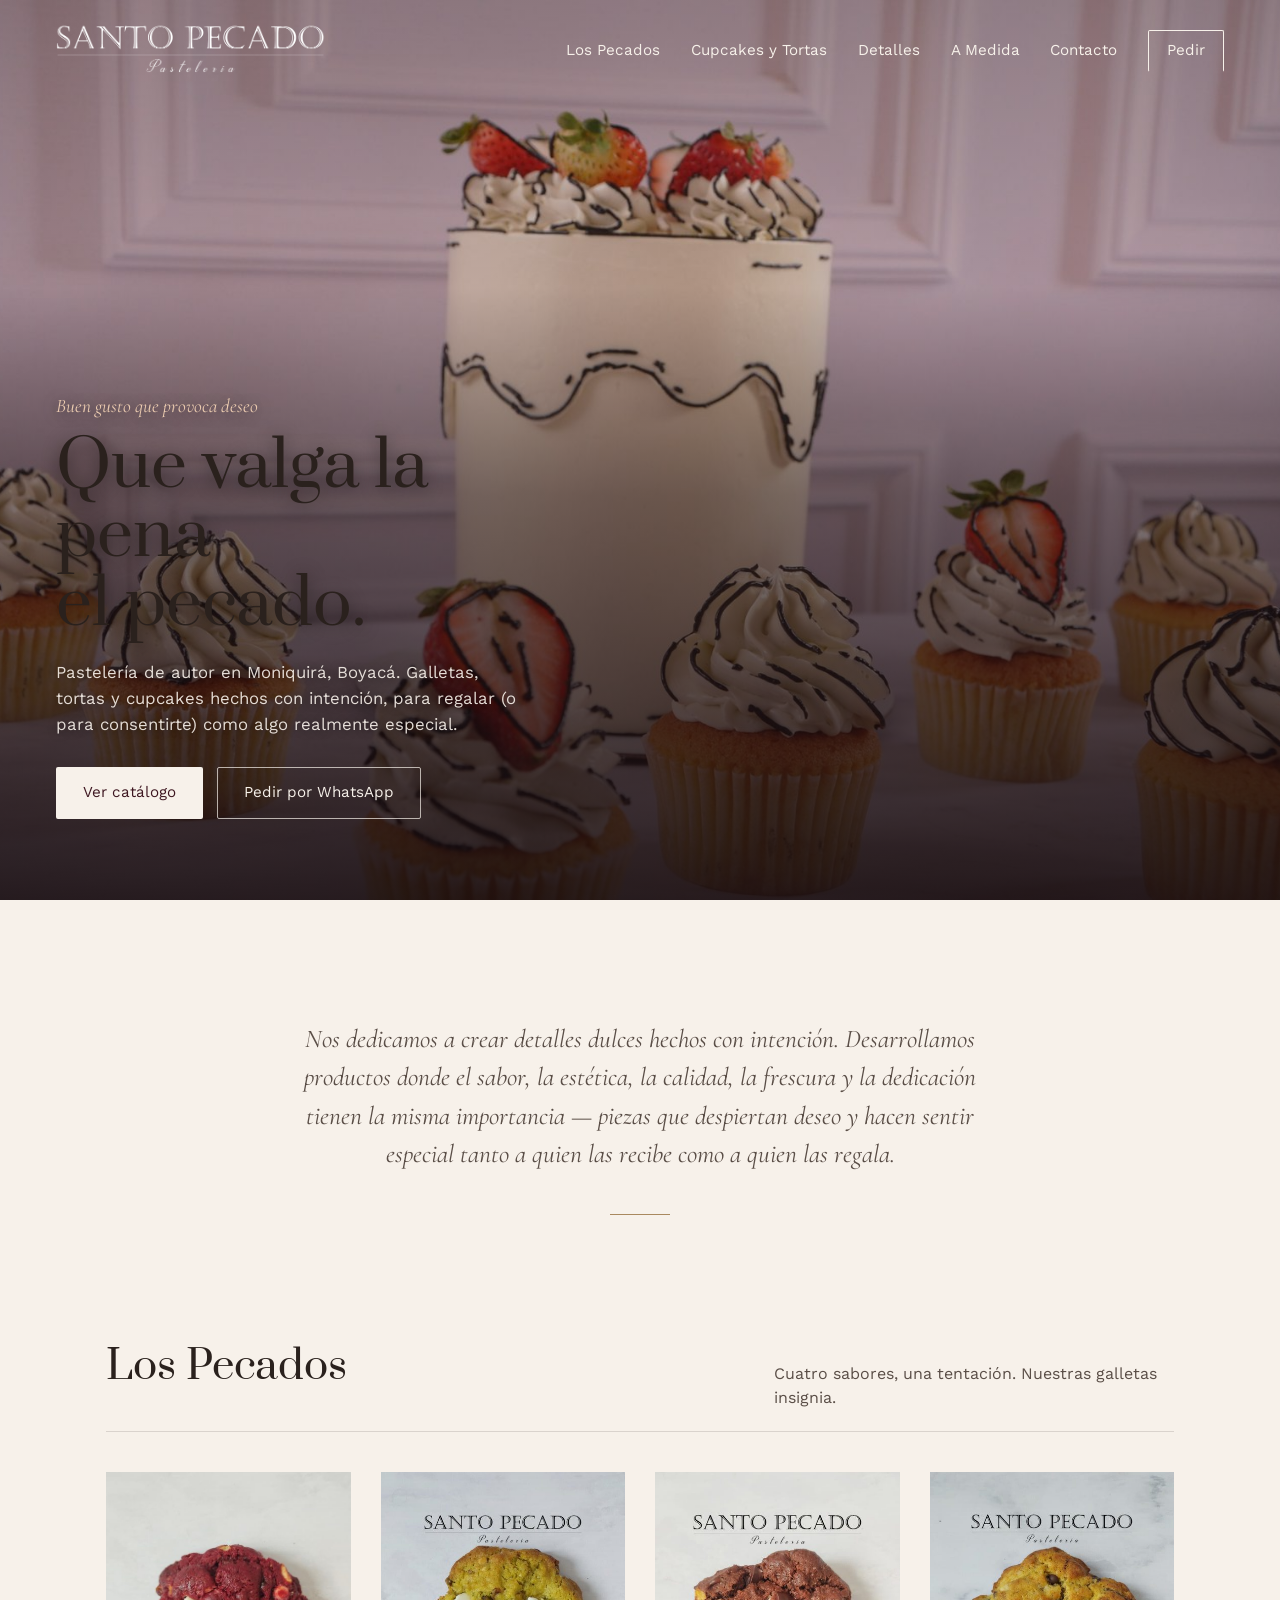
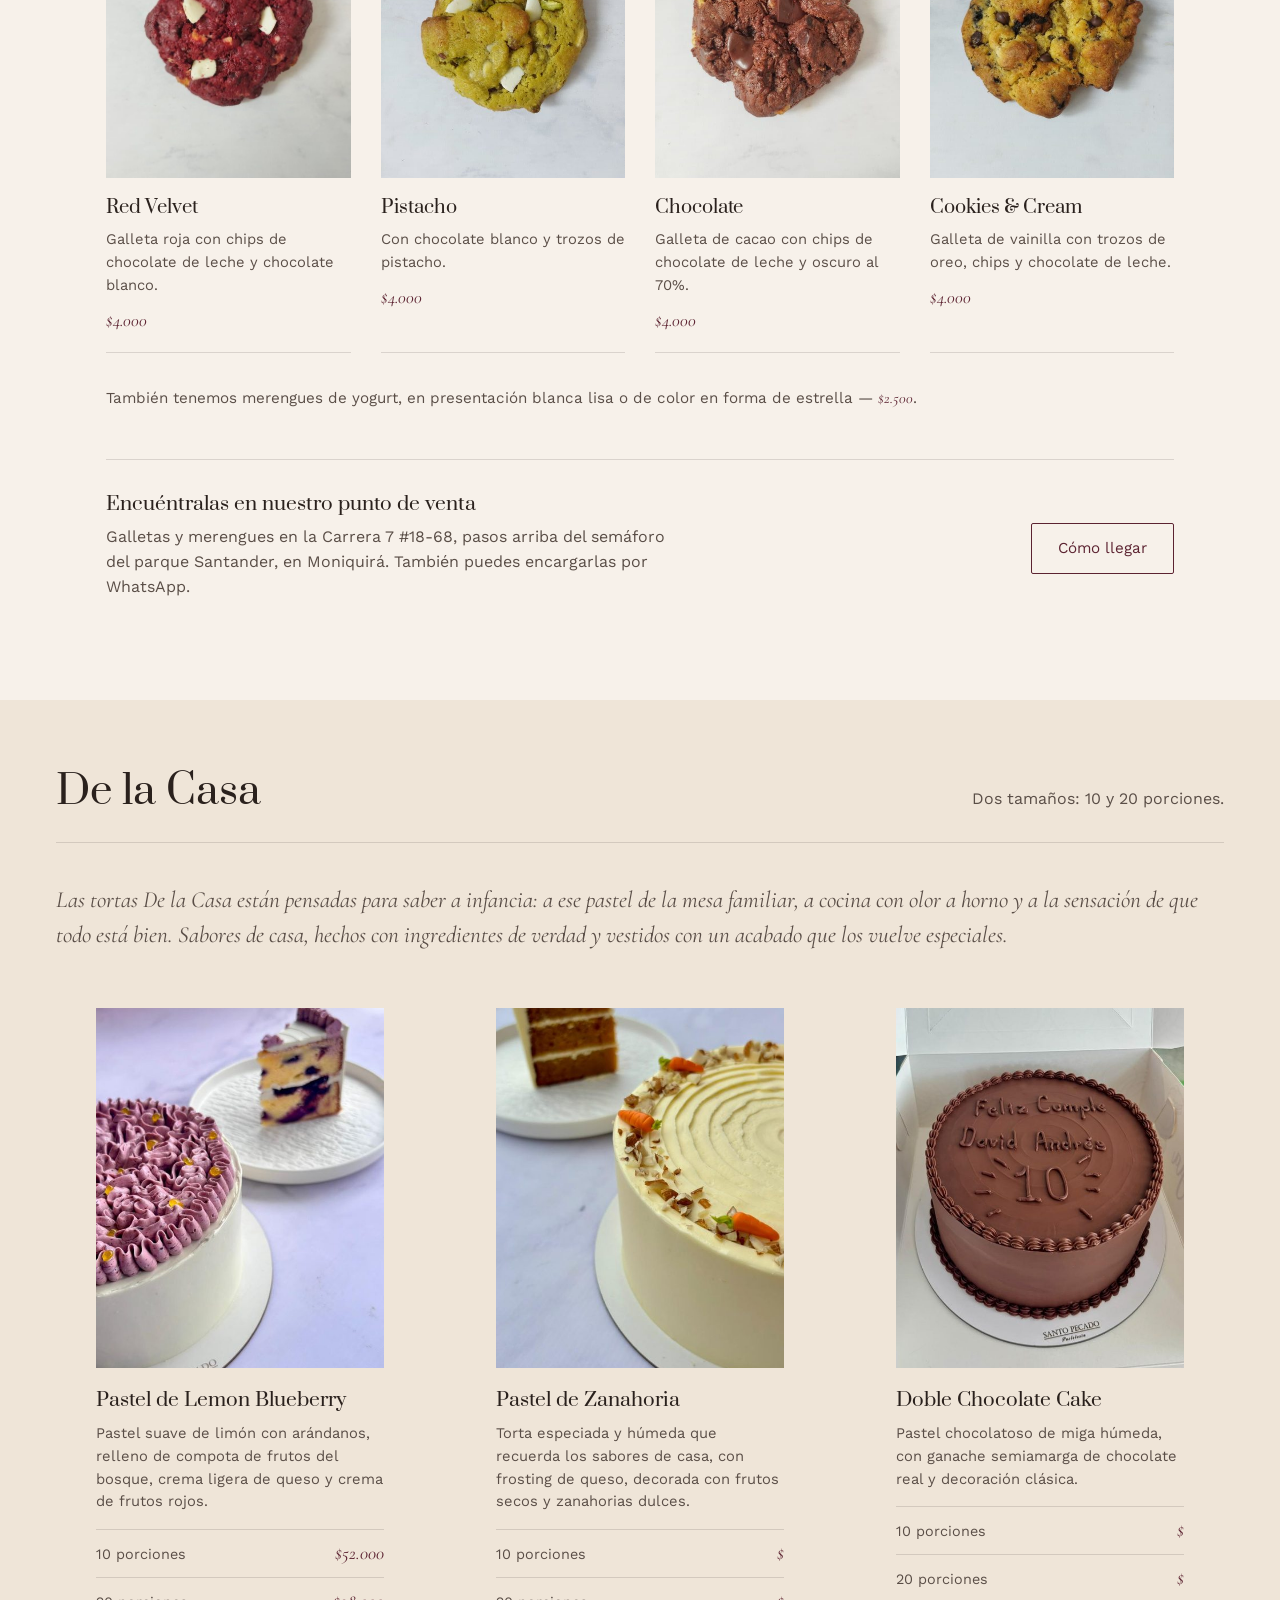
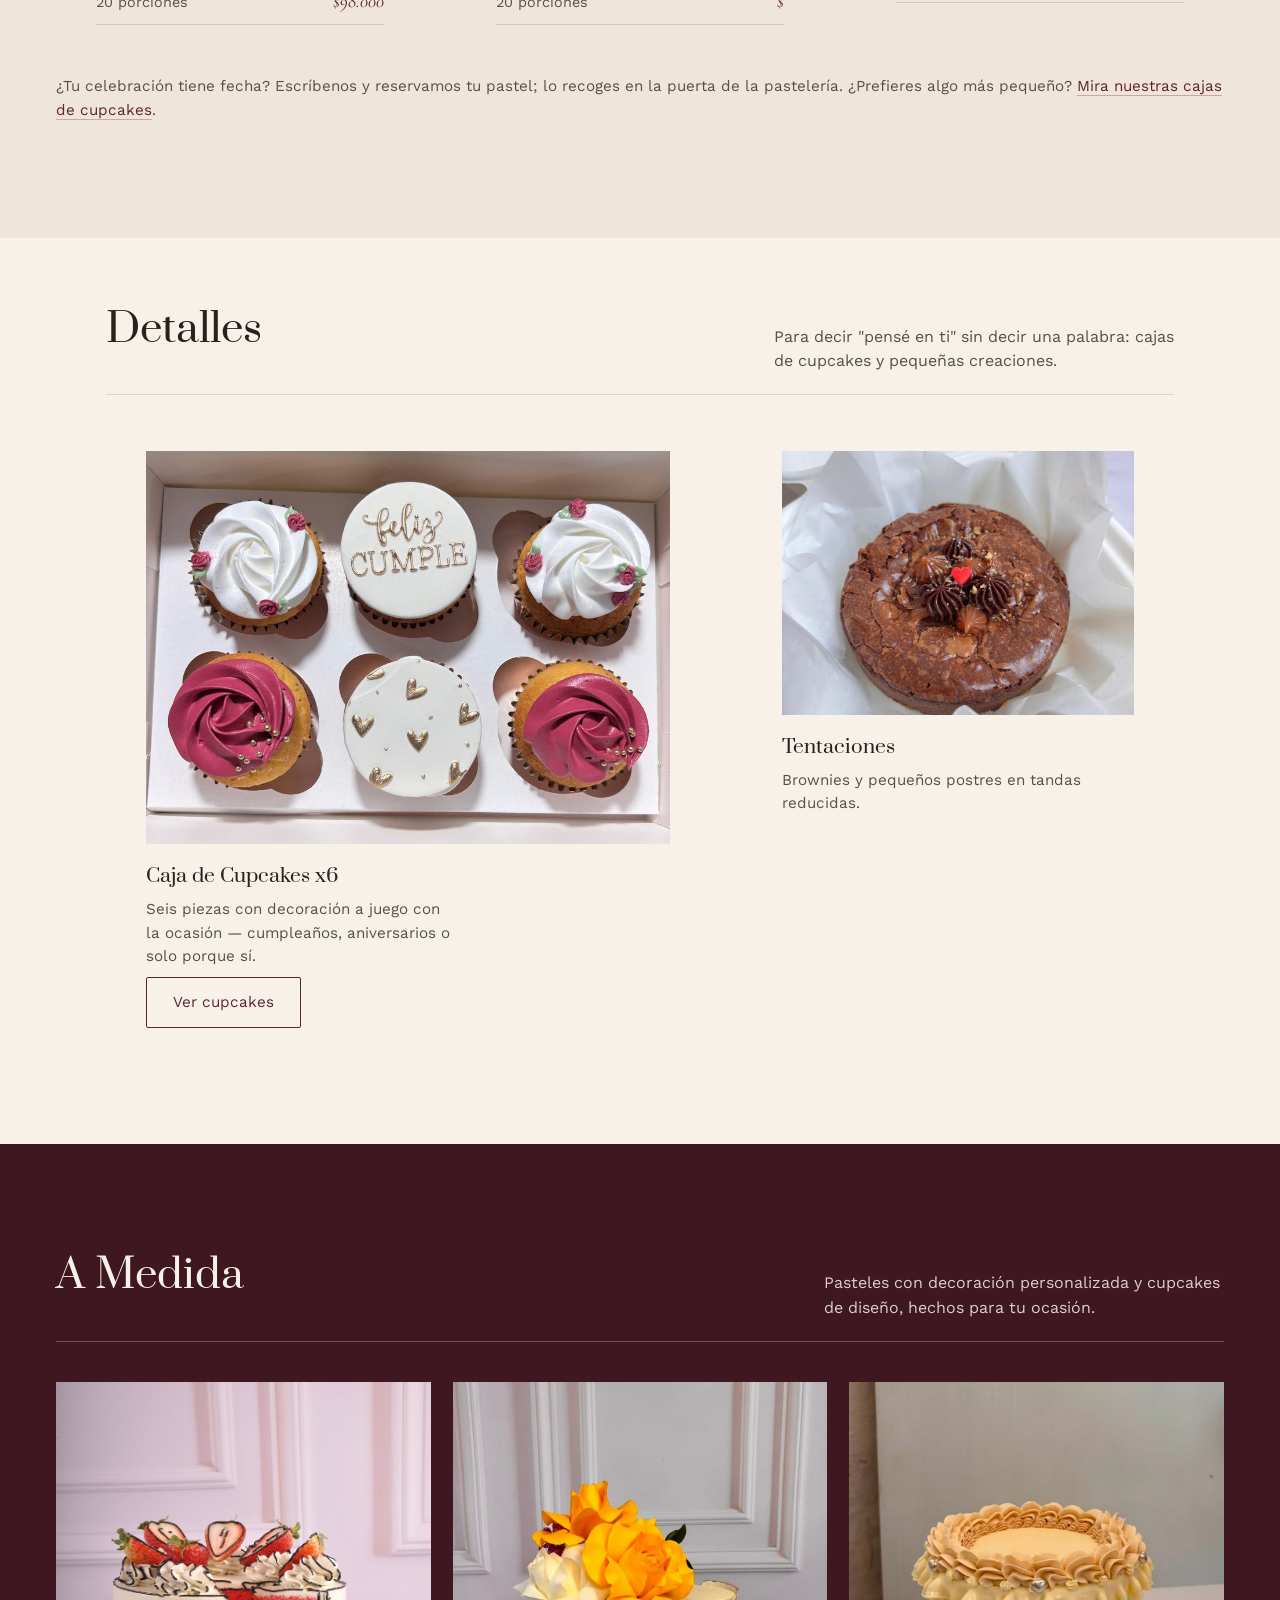
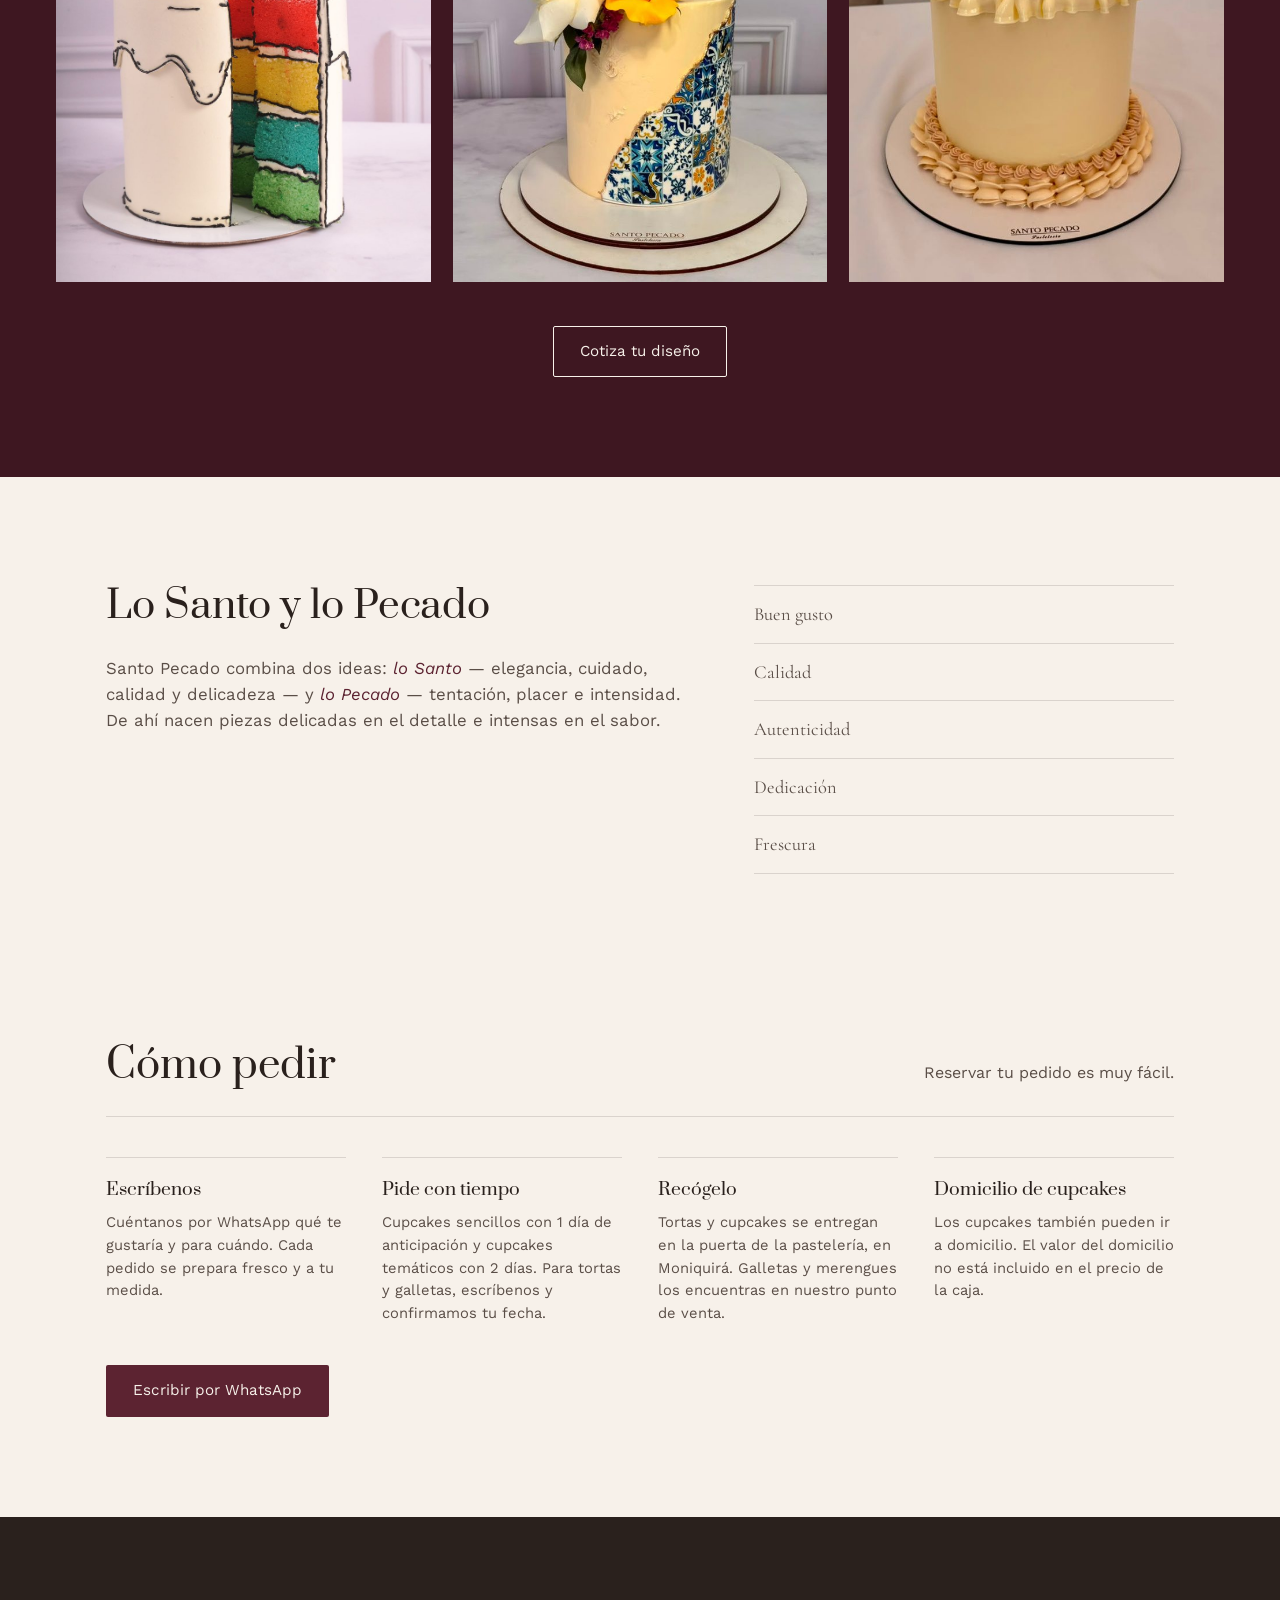
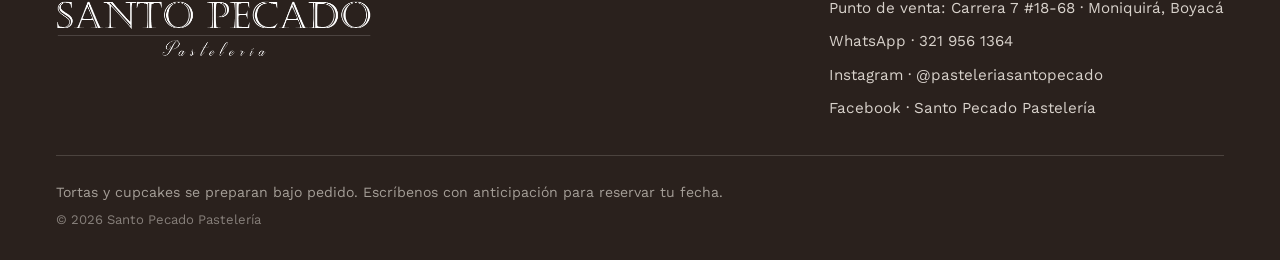
==== commit 580afb6b: "Update index.html" ====
--- a/index.html
+++ b/index.html
@@ -111,8 +111,8 @@
           <h3>Pastel de Lemon Blueberry</h3>
           <p>Pastel suave de limón con arándanos, relleno de compota de frutos del bosque, crema ligera de queso y crema de frutos rojos.</p>
           <ul class="cake-sizes">
-            <li><span>10 porciones</span><span class="price-slot">$</span></li>
-            <li><span>20 porciones</span><span class="price-slot">$</span></li>
+            <li><span>10 porciones</span><span class="price-slot">$52.000</span></li>
+            <li><span>20 porciones</span><span class="price-slot">$98.000</span></li>
           </ul>
         </figcaption>
       </figure>
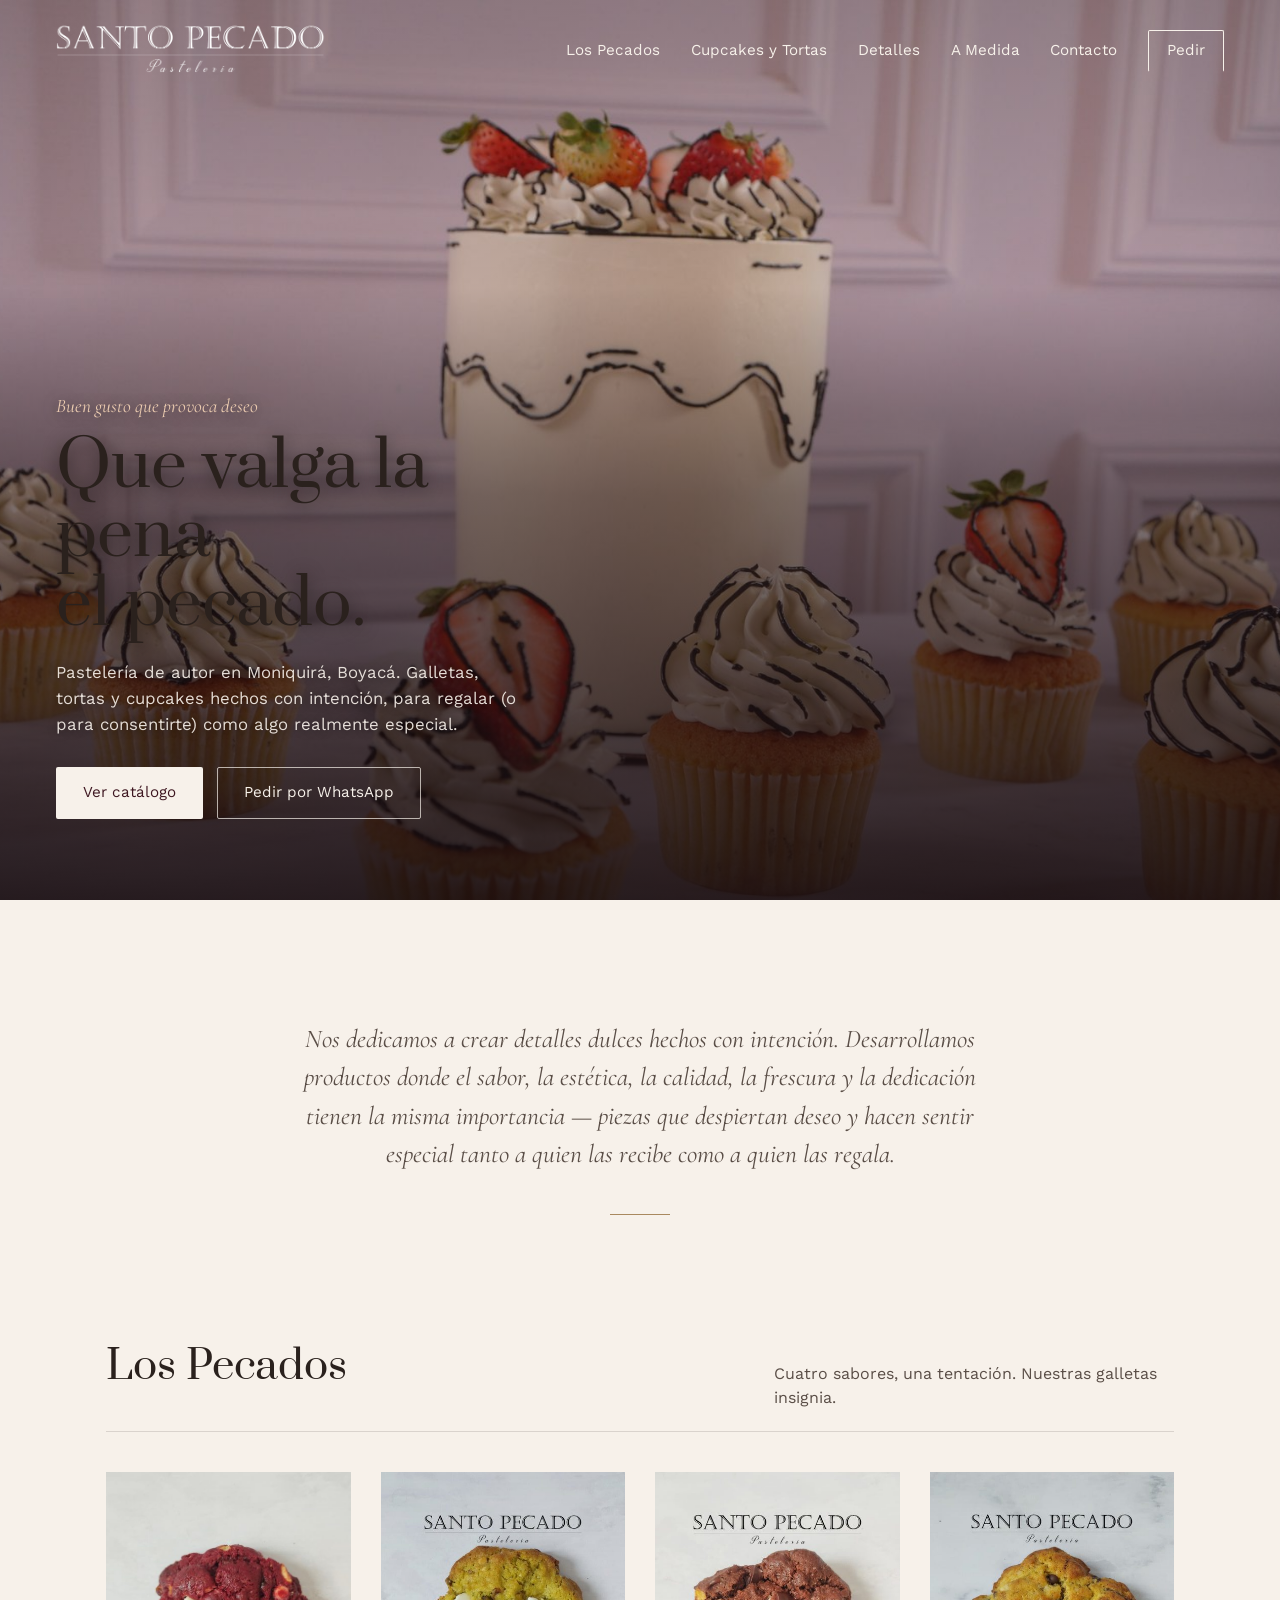
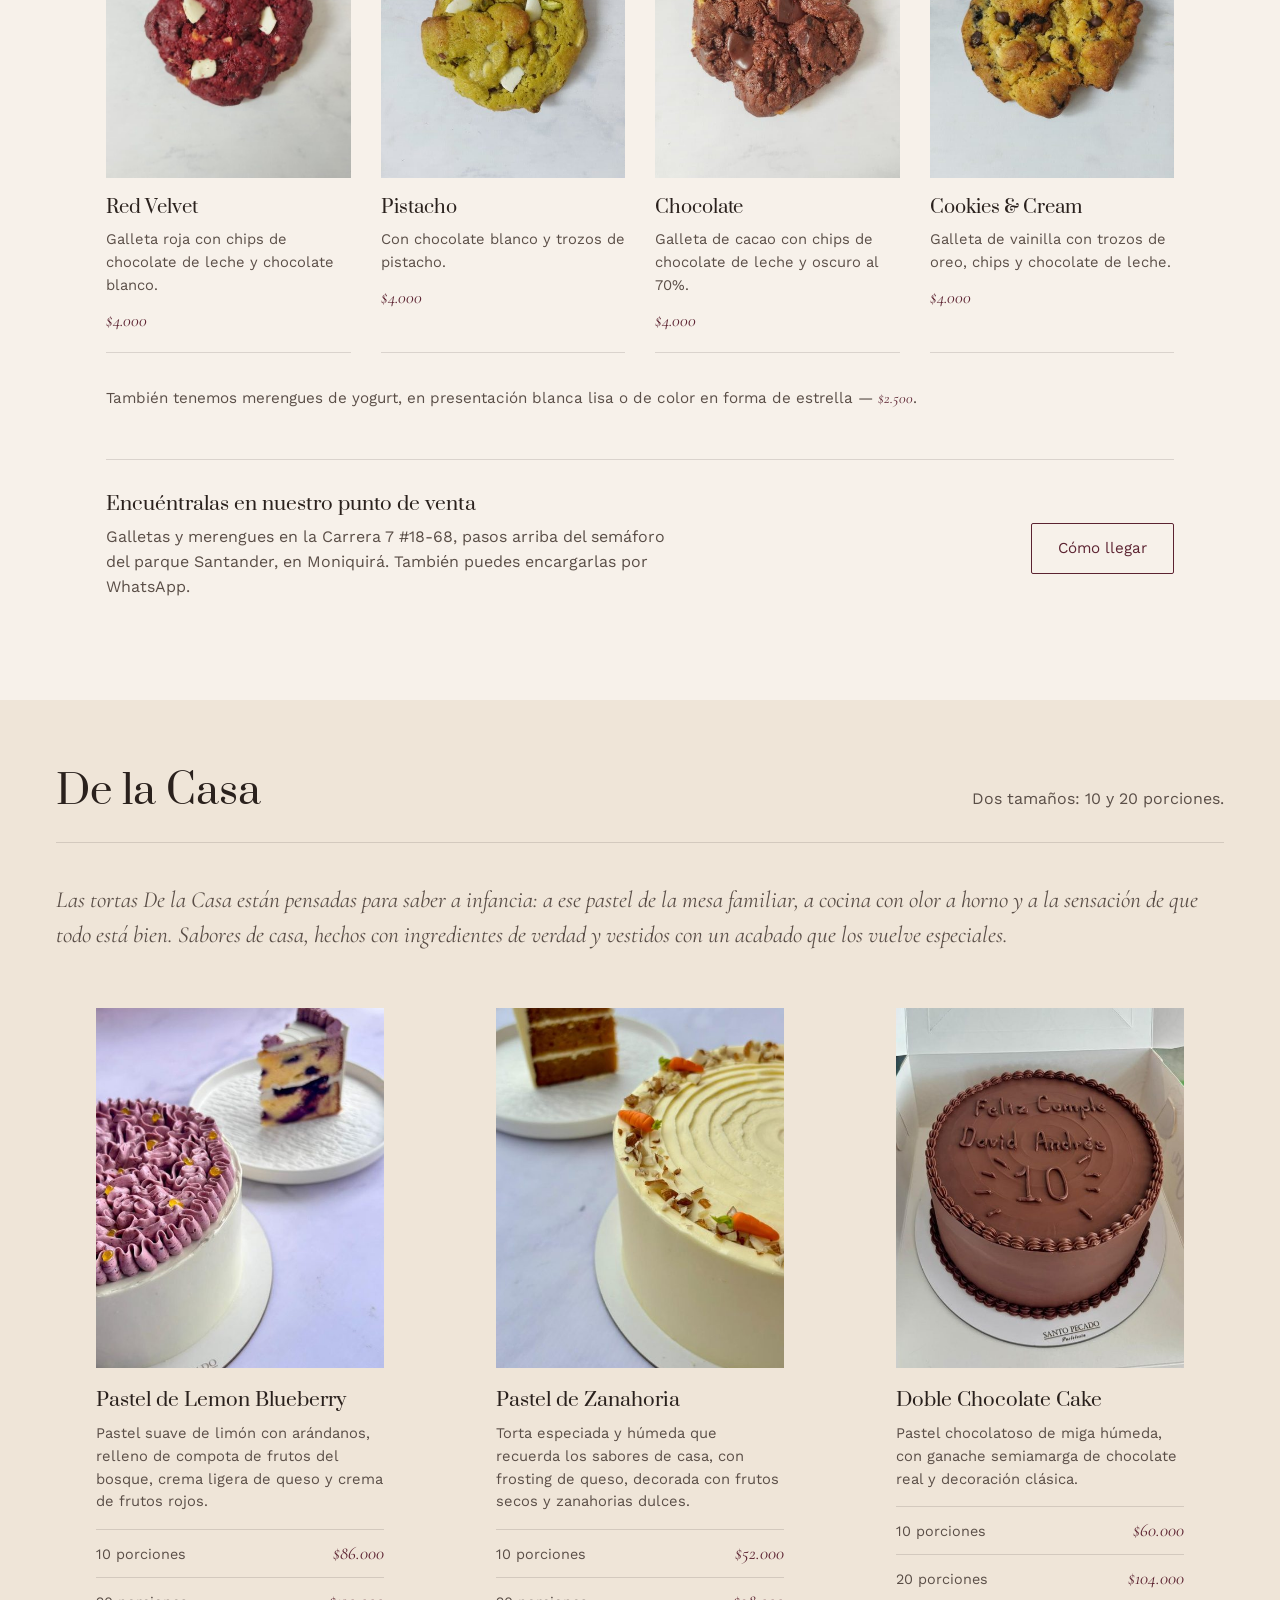
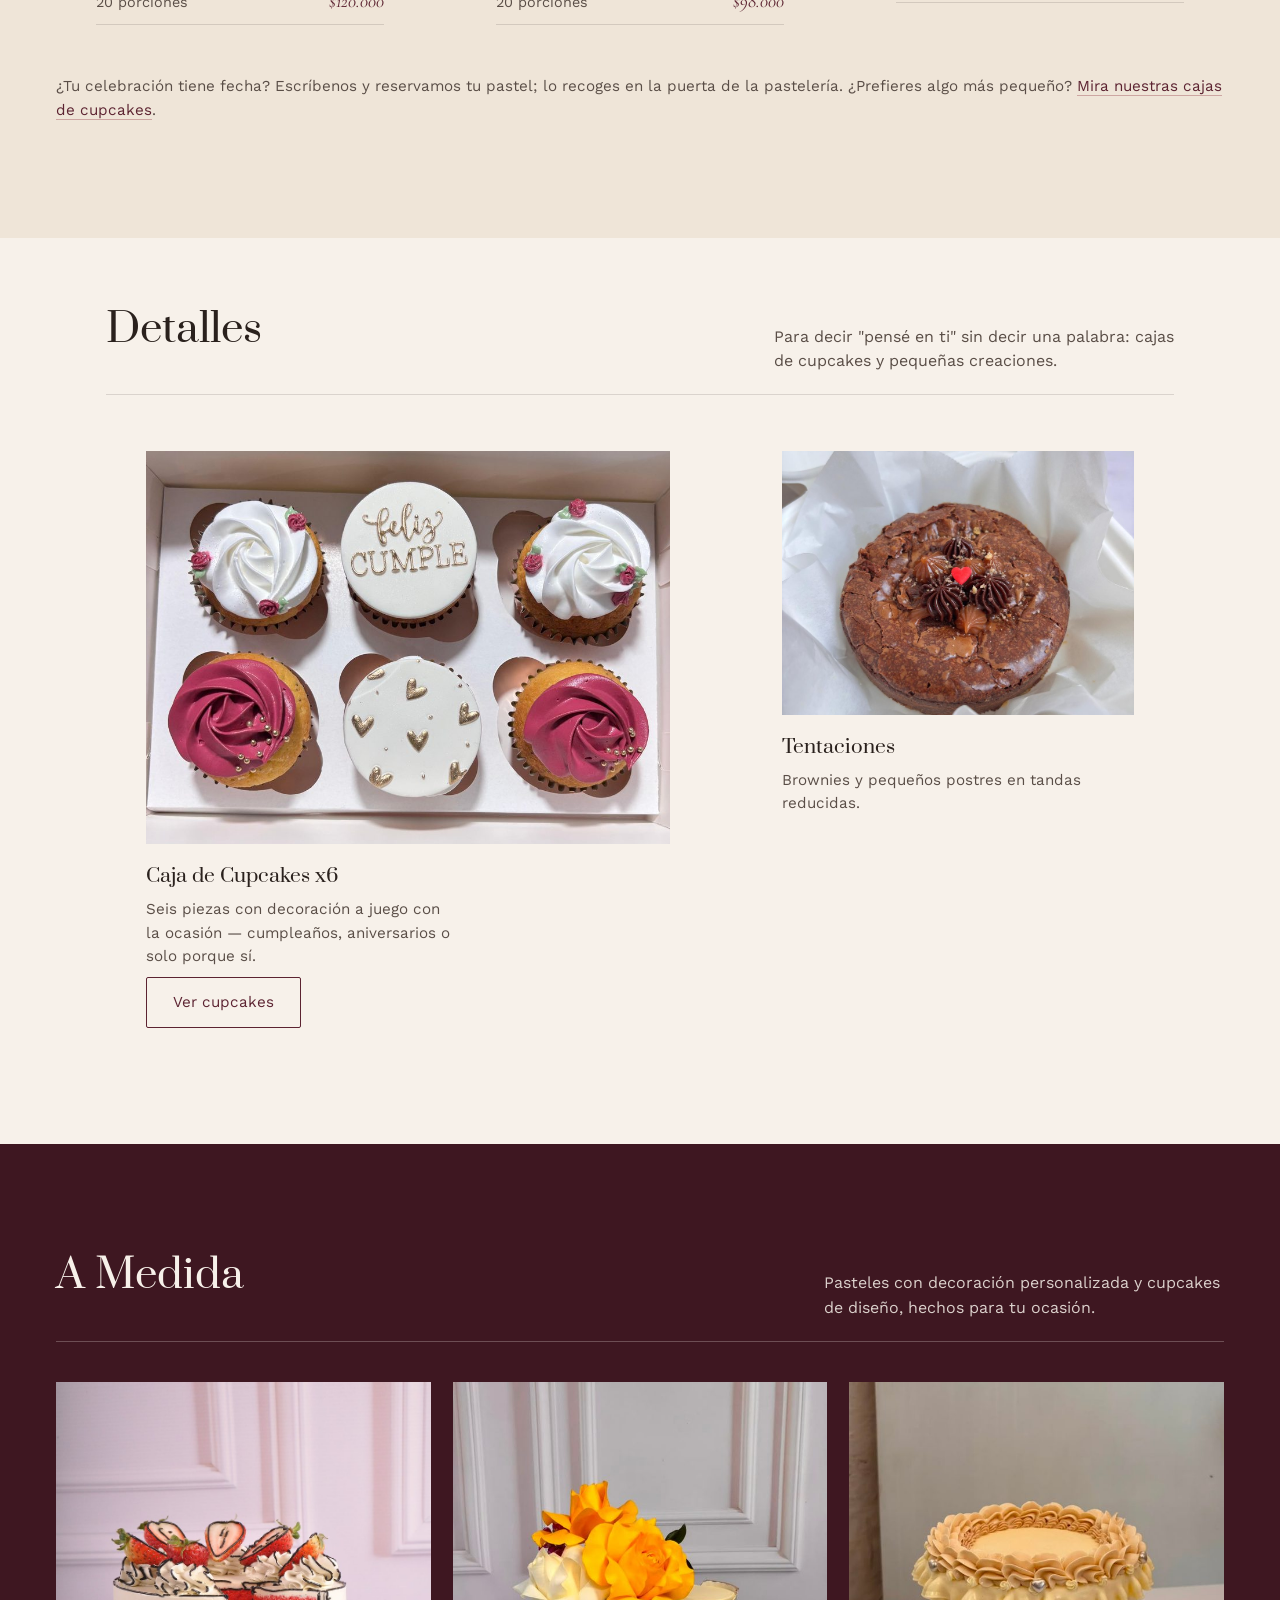
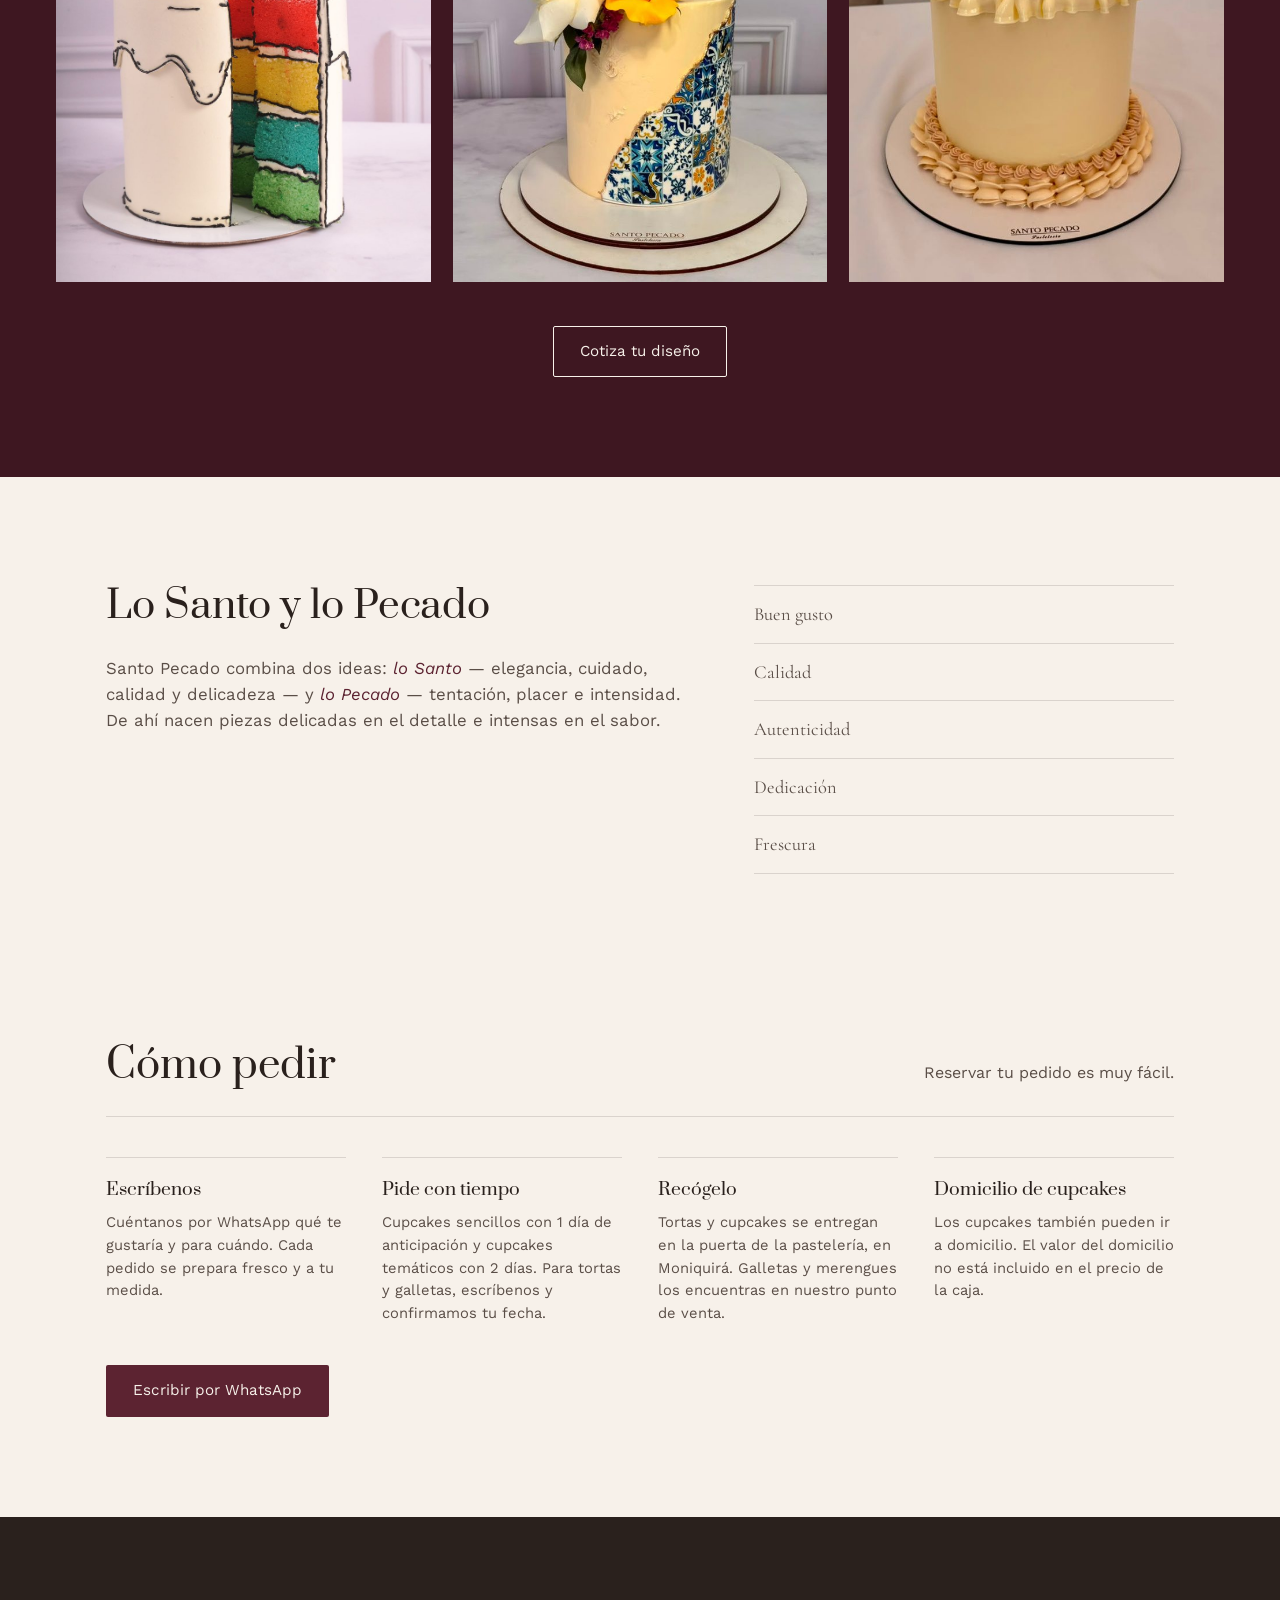
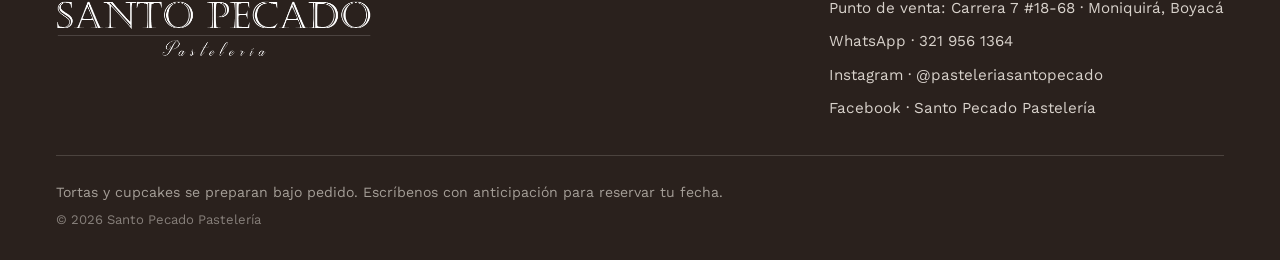
==== commit d5024162: "Update index.html" ====
--- a/index.html
+++ b/index.html
@@ -111,6 +111,18 @@
           <h3>Pastel de Lemon Blueberry</h3>
           <p>Pastel suave de limón con arándanos, relleno de compota de frutos del bosque, crema ligera de queso y crema de frutos rojos.</p>
           <ul class="cake-sizes">
+            <li><span>10 porciones</span><span class="price-slot">$86.000</span></li>
+            <li><span>20 porciones</span><span class="price-slot">$120.000</span></li>
+          </ul>
+        </figcaption>
+      </figure>
+
+      <figure class="cake-card">
+        <img src="assets/torta-zanahoria.jpg" alt="Pastel de zanahoria decorado con frutos secos y zanahorias dulces" loading="lazy">
+        <figcaption>
+          <h3>Pastel de Zanahoria</h3>
+          <p>Torta especiada y húmeda que recuerda los sabores de casa, con frosting de queso, decorada con frutos secos y zanahorias dulces.</p>
+          <ul class="cake-sizes">
             <li><span>10 porciones</span><span class="price-slot">$52.000</span></li>
             <li><span>20 porciones</span><span class="price-slot">$98.000</span></li>
           </ul>
@@ -118,25 +130,13 @@
       </figure>
 
       <figure class="cake-card">
-        <img src="assets/torta-zanahoria.jpg" alt="Pastel de zanahoria decorado con frutos secos y zanahorias dulces" loading="lazy">
-        <figcaption>
-          <h3>Pastel de Zanahoria</h3>
-          <p>Torta especiada y húmeda que recuerda los sabores de casa, con frosting de queso, decorada con frutos secos y zanahorias dulces.</p>
-          <ul class="cake-sizes">
-            <li><span>10 porciones</span><span class="price-slot">$</span></li>
-            <li><span>20 porciones</span><span class="price-slot">$</span></li>
-          </ul>
-        </figcaption>
-      </figure>
-
-      <figure class="cake-card">
         <img src="assets/torta-chocolate.jpg" alt="Doble Chocolate Cake con ganache y decoración clásica" loading="lazy">
         <figcaption>
           <h3>Doble Chocolate Cake</h3>
           <p>Pastel chocolatoso de miga húmeda, con ganache semiamarga de chocolate real y decoración clásica.</p>
           <ul class="cake-sizes">
-            <li><span>10 porciones</span><span class="price-slot">$</span></li>
-            <li><span>20 porciones</span><span class="price-slot">$</span></li>
+            <li><span>10 porciones</span><span class="price-slot">$60.000</span></li>
+            <li><span>20 porciones</span><span class="price-slot">$104.000</span></li>
           </ul>
         </figcaption>
       </figure>
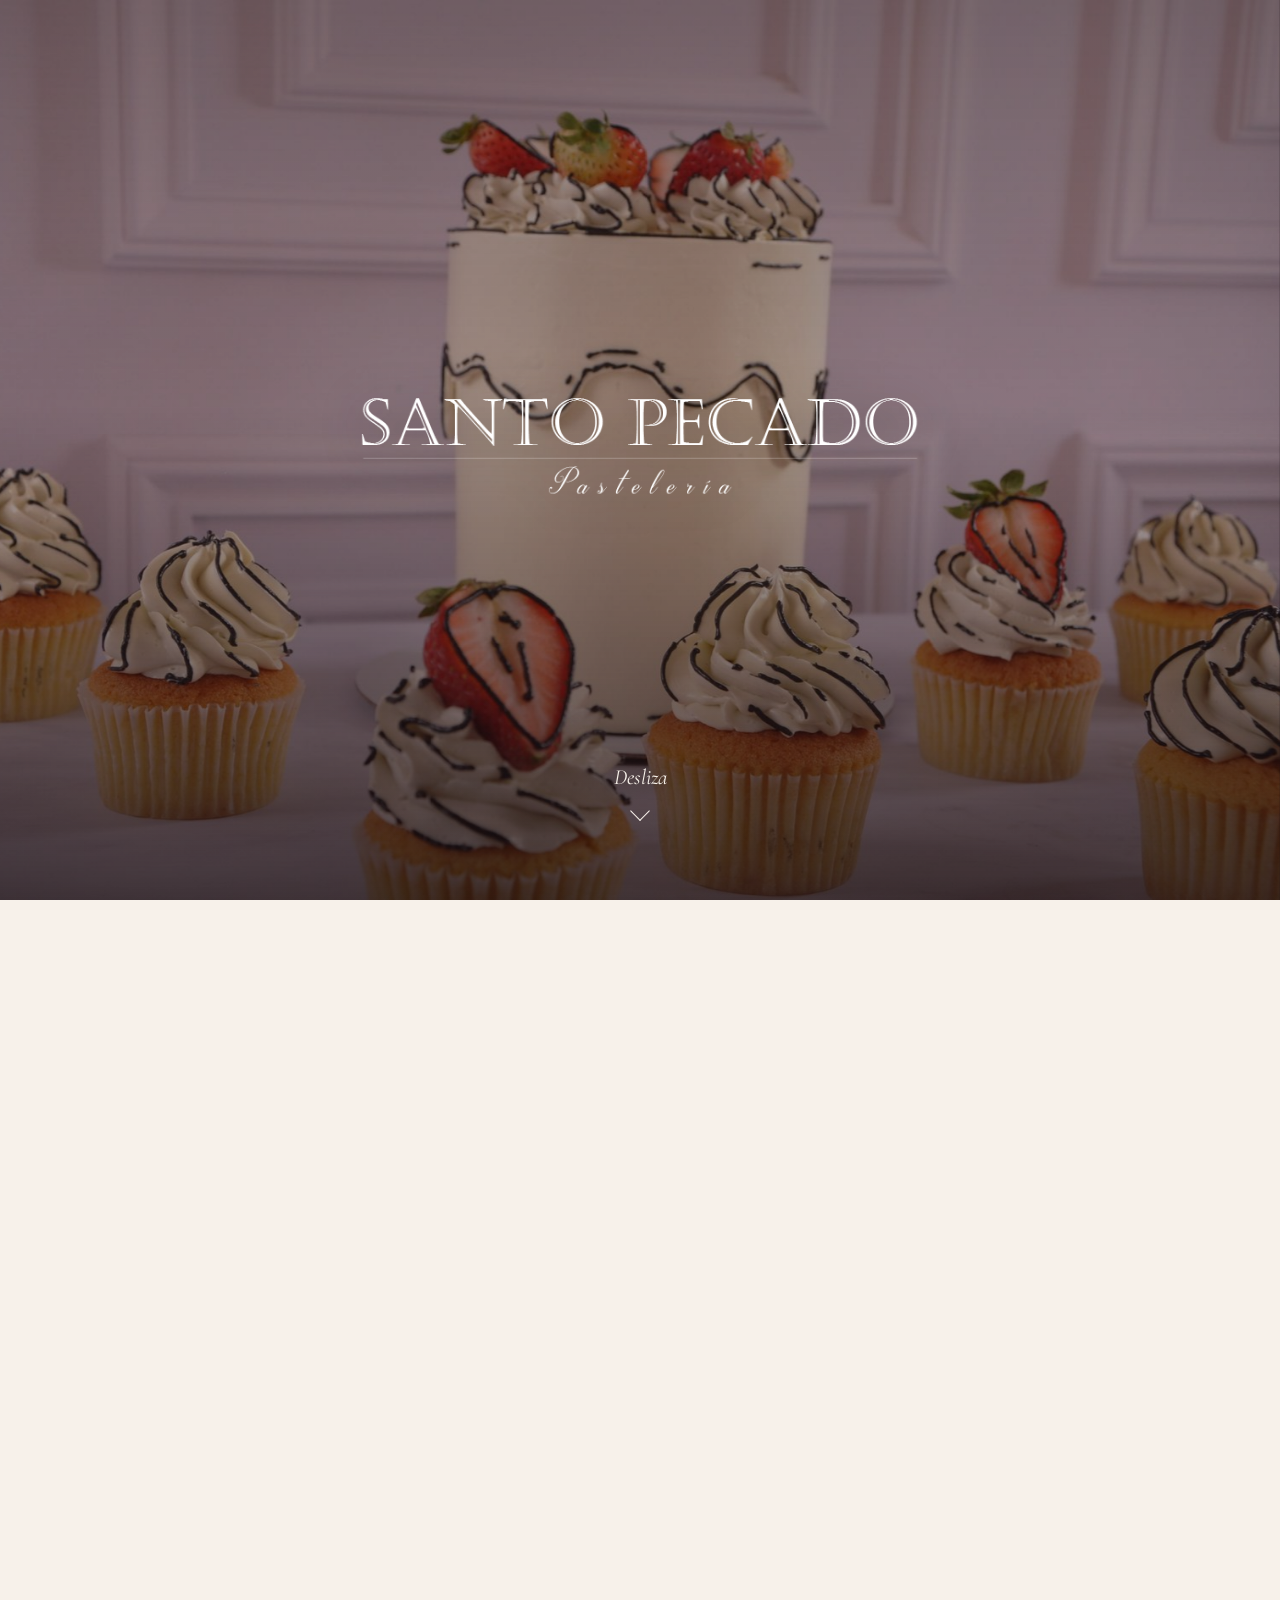
==== commit b688c29b: "Add files via upload" ====
--- a/index.html
+++ b/index.html
@@ -9,8 +9,33 @@
 <link rel="preconnect" href="https://fonts.gstatic.com" crossorigin>
 <link href="https://fonts.googleapis.com/css2?family=Prata&family=Cormorant+Garamond:ital,wght@0,400;0,500;1,400;1,500&family=Work+Sans:wght@300;400;500;600&display=swap" rel="stylesheet">
 <link rel="stylesheet" href="styles.css">
+<link rel="preload" as="image" href="assets/hero-cupcakes.jpg">
+<script>
+(function () {
+  var d = document.documentElement, skip = false;
+  try {
+    if (location.hash) skip = true;
+    if (document.referrer && new URL(document.referrer).origin === location.origin) skip = true;
+  } catch (e) {}
+  d.classList.add(skip ? 'no-intro' : 'intro-on');
+})();
+</script>
 </head>
 <body>
+
+<div class="intro-gate" id="introGate">
+  <img class="intro-bg" src="assets/hero-cupcakes.jpg" alt="" fetchpriority="high">
+  <div class="intro-scrim"></div>
+  <div class="intro-content">
+    <img class="intro-logo" src="assets/logo-light.png" alt="Santo Pecado Pastelería">
+  </div>
+  <div class="intro-bottom">
+    <button class="intro-prompt" id="introEnter" type="button" aria-label="Desliza para entrar a la página">
+      <span class="intro-prompt-text">Desliza</span>
+      <span class="intro-chevron" aria-hidden="true"></span>
+    </button>
+  </div>
+</div>
 
 <header class="site-header" id="siteHeader">
   <a href="#top" class="wordmark">
@@ -97,6 +122,45 @@
     </div>
   </section>
 
+  <section class="season" id="temporada">
+    <div class="season-inner">
+      <div class="season-head">
+        <span class="season-badge">Edición de temporada</span>
+        <h2>Colección Halloween</h2>
+        <p>Dos galletas de temporada que se comen con ganas: una llena de misterio y otra con sabor a otoño.</p>
+        <div class="season-ornament" aria-hidden="true">
+          <svg viewBox="0 0 24 24"><path d="M20.5 14.2A8.6 8.6 0 0 1 9.8 3.5a8.6 8.6 0 1 0 10.7 10.7z"/></svg>
+          <svg viewBox="0 0 24 24"><path d="M12 3c.8 5.4 3.6 8.2 9 9-5.4.8-8.2 3.6-9 9-.8-5.4-3.6-8.2-9-9 5.4-.8 8.2-3.6 9-9z"/></svg>
+          <svg viewBox="0 0 24 24"><path d="M5 19.5C5 10.5 10.5 5 19.5 4.5 19 13.5 13.5 19.5 5 19.5zM5 19.5c3.5-4.5 6-7 10-9.5"/></svg>
+        </div>
+      </div>
+
+      <div class="season-grid">
+        <article class="season-card truco">
+          <div class="season-img"><img src="assets/temporada-dulce-truco.jpg" alt="Galleta Dulce Truco de vainilla con chips morados flotando sobre un caldero con humo lila" loading="lazy" width="900" height="900"></div>
+          <div class="season-body">
+            <svg class="season-icon" viewBox="0 0 24 24" aria-hidden="true"><path d="M20.5 14.2A8.6 8.6 0 0 1 9.8 3.5a8.6 8.6 0 1 0 10.7 10.7z"/></svg>
+            <h3>Dulce Truco</h3>
+            <p class="season-line">Un misterio en cada mordida.</p>
+            <p>Una galleta de vainilla con un toque inesperado, chocolate en cada bocado y un secreto que preferimos dejar en tus manos.</p>
+            <a href="https://wa.me/573219561364?text=Hola%20Santo%20Pecado%2C%20quiero%20pedir%20la%20galleta%20de%20temporada%20Dulce%20Truco" class="btn" target="_blank" rel="noopener">Pedir Dulce Truco</a>
+          </div>
+        </article>
+
+        <article class="season-card otono">
+          <div class="season-img"><img src="assets/temporada-otono.jpg" alt="Galleta Otoño con trozos de chocolate flotando sobre un caldero con canela y hojas secas" loading="lazy" width="900" height="900"></div>
+          <div class="season-body">
+            <svg class="season-icon" viewBox="0 0 24 24" aria-hidden="true"><path d="M5 19.5C5 10.5 10.5 5 19.5 4.5 19 13.5 13.5 19.5 5 19.5zM5 19.5c3.5-4.5 6-7 10-9.5"/></svg>
+            <h3>Otoño</h3>
+            <p class="season-line">El otoño también se muerde.</p>
+            <p>Una galleta inspirada en los tonos y aromas del otoño, con el carácter de la calabaza, el abrazo de las especias y generosos trozos de chocolate.</p>
+            <a href="https://wa.me/573219561364?text=Hola%20Santo%20Pecado%2C%20quiero%20pedir%20la%20galleta%20de%20temporada%20Oto%C3%B1o" class="btn" target="_blank" rel="noopener">Pedir Otoño</a>
+          </div>
+        </article>
+      </div>
+    </div>
+  </section>
+
   <section class="section alt" id="de-la-casa">
     <div class="section-head">
       <h2>De la Casa</h2>
@@ -111,8 +175,8 @@
           <h3>Pastel de Lemon Blueberry</h3>
           <p>Pastel suave de limón con arándanos, relleno de compota de frutos del bosque, crema ligera de queso y crema de frutos rojos.</p>
           <ul class="cake-sizes">
-            <li><span>10 porciones</span><span class="price-slot">$86.000</span></li>
-            <li><span>20 porciones</span><span class="price-slot">$120.000</span></li>
+            <li><span>10 porciones</span><span class="price-slot">$</span></li>
+            <li><span>20 porciones</span><span class="price-slot">$</span></li>
           </ul>
         </figcaption>
       </figure>
@@ -123,8 +187,8 @@
           <h3>Pastel de Zanahoria</h3>
           <p>Torta especiada y húmeda que recuerda los sabores de casa, con frosting de queso, decorada con frutos secos y zanahorias dulces.</p>
           <ul class="cake-sizes">
-            <li><span>10 porciones</span><span class="price-slot">$52.000</span></li>
-            <li><span>20 porciones</span><span class="price-slot">$98.000</span></li>
+            <li><span>10 porciones</span><span class="price-slot">$</span></li>
+            <li><span>20 porciones</span><span class="price-slot">$</span></li>
           </ul>
         </figcaption>
       </figure>
@@ -135,8 +199,8 @@
           <h3>Doble Chocolate Cake</h3>
           <p>Pastel chocolatoso de miga húmeda, con ganache semiamarga de chocolate real y decoración clásica.</p>
           <ul class="cake-sizes">
-            <li><span>10 porciones</span><span class="price-slot">$60.000</span></li>
-            <li><span>20 porciones</span><span class="price-slot">$104.000</span></li>
+            <li><span>10 porciones</span><span class="price-slot">$</span></li>
+            <li><span>20 porciones</span><span class="price-slot">$</span></li>
           </ul>
         </figcaption>
       </figure>
@@ -169,12 +233,33 @@
   <section class="feature" id="a-medida">
     <div class="section-head light">
       <h2>A Medida</h2>
-      <p>Pasteles con decoración personalizada y cupcakes de diseño, hechos para tu ocasión.</p>
+      <p>Pasteles con decoración personalizada, creados para tu ocasión.</p>
     </div>
     <div class="medida-grid">
       <figure><img src="assets/amedida-rainbow.jpg" alt="Torta personalizada de dibujo animado con capas de colores del arcoíris" loading="lazy"></figure>
       <figure><img src="assets/amedida-azulejo.jpg" alt="Torta personalizada con estampado de azulejos y flores frescas" loading="lazy"></figure>
       <figure><img src="assets/amedida-ruffle.jpg" alt="Torta personalizada con volantes de crema y fresas frescas" loading="lazy"></figure>
+    </div>
+    <div class="medida-info">
+      <div class="medida-flavors">
+        <h3>Elige tu sabor</h3>
+        <ul class="flavor-list">
+          <li>Naranja Amapola</li>
+          <li>Limón Amapola</li>
+          <li class="is-new">Maracuyá Amapola <span class="new-tag">Nuevo</span></li>
+          <li>Café</li>
+        </ul>
+      </div>
+      <div class="medida-terms">
+        <div class="term">
+          <h4>Bajo encargo</h4>
+          <p>Cada pastel se prepara por pedido, con mínimo 2 días de anticipación.</p>
+        </div>
+        <div class="term">
+          <h4>Un valor para cada diseño</h4>
+          <p>El precio cambia según el tipo de decoración que elijas. Cuéntanos tu idea y te cotizamos.</p>
+        </div>
+      </div>
     </div>
     <a href="https://wa.me/573219561364?text=Hola%2C%20quiero%20cotizar%20un%20pastel%20a%20medida" class="btn btn-light" target="_blank" rel="noopener">Cotiza tu diseño</a>
   </section>
--- a/styles.css
+++ b/styles.css
@@ -467,6 +467,80 @@
 }
 
 @media (max-width: 720px) {
+  .detalles-grid { grid-template-columns: 1fr; }
+  .flavor-row { grid-template-columns: 1fr; }
+  .cc-pricing { grid-template-columns: 1fr; }
+  .cookie-row { grid-template-columns: repeat(2, 1fr); }
+  .cake-grid { grid-template-columns: 1fr; }
+  .cake-grid .cake-card:last-child { grid-column: auto; }
+  .cake-grid .cake-card:last-child img { aspect-ratio: 4/5; }
+  .medida-grid { grid-template-columns: 1fr; }
+  .footer-main { flex-direction: column; }
+}
+
+/* ---------- Cómo pedir y lugar ---------- */
+
+.how-grid {
+  display: grid;
+  grid-template-columns: repeat(4, 1fr);
+  gap: clamp(20px, 3vw, 36px);
+}
+.how-item { border-top: 1px solid var(--line); padding-top: 18px; }
+.how-item h3 { font-size: 1.1rem; margin-bottom: 8px; }
+.how-item p { margin: 0; color: var(--ink-soft); font-size: 0.92rem; }
+.how-cta { margin-top: 40px; }
+.footer-place { opacity: 0.85; font-size: 0.95rem; }
+@media (max-width: 900px) { .how-grid { grid-template-columns: 1fr 1fr; } }
+@media (max-width: 720px) { .how-grid { grid-template-columns: 1fr; } }
+
+/* ---------- Galería de cupcakes por grupos ---------- */
+
+.cc-group { margin-bottom: 52px; }
+.cc-group-head {
+  display: flex;
+  justify-content: space-between;
+  align-items: baseline;
+  flex-wrap: wrap;
+  gap: 4px 24px;
+  margin-bottom: 16px;
+}
+.cc-group-head h4 { font-family: 'Prata', serif; font-weight: 400; font-size: 1.15rem; margin: 0; }
+.cc-group-head p { margin: 0; color: var(--ink-soft); font-size: 0.9rem; }
+.cc-tiles { display: grid; gap: 12px; }
+.cc-tiles img { width: 100%; height: auto; aspect-ratio: 1 / 1; object-fit: cover; display: block; }
+.cc-tiles.cols-4 { grid-template-columns: repeat(4, 1fr); }
+.cc-tiles.cols-3 { grid-template-columns: repeat(3, 1fr); }
+.cc-tiles.bento { grid-template-columns: repeat(6, 1fr); }
+.cc-tiles.bento img { grid-column: span 2; }
+.cc-tiles.bento img.wide { grid-column: span 3; aspect-ratio: 3 / 2; }
+
+.pos-block {
+  margin-top: 48px;
+  padding-top: 30px;
+  border-top: 1px solid var(--line);
+  display: flex;
+  justify-content: space-between;
+  align-items: center;
+  flex-wrap: wrap;
+  gap: 20px 40px;
+}
+.pos-block h3 { font-size: 1.2rem; margin-bottom: 6px; }
+.pos-block p { margin: 0; color: var(--ink-soft); max-width: 56ch; }
+
+@media (max-width: 720px) {
+  .cc-tiles.cols-4, .cc-tiles.cols-3 { grid-template-columns: repeat(2, 1fr); }
+  .cc-tiles.bento { grid-template-columns: repeat(2, 1fr); }
+  .cc-tiles.bento img { grid-column: auto; }
+  .cc-tiles.bento img.wide, .cc-tiles.bento img.feat { grid-column: span 2; }
+  .cc-tiles.bento img.feat { aspect-ratio: 3 / 2; }
+  .cc-tiles .o1 { order: 1; } .cc-tiles .o2 { order: 2; } .cc-tiles .o3 { order: 3; }
+  .cc-tiles .o4 { order: 4; } .cc-tiles .o5 { order: 5; }
+}
+
+/* ---------- Menú tipo cajón desde 1080px (evita que el menú se apriete) ---------- */
+
+.site-nav a { white-space: nowrap; }
+@media (max-width: 1080px) {
   .nav-toggle { display: flex; }
   .site-nav {
     position: fixed;
@@ -486,73 +560,136 @@
   .site-nav.open { transform: translateX(0); }
   .site-nav a { color: var(--cream); font-size: 1.1rem; }
   .nav-cta { align-self: flex-start; }
-
-  .detalles-grid { grid-template-columns: 1fr; }
-  .flavor-row { grid-template-columns: 1fr; }
-  .cc-pricing { grid-template-columns: 1fr; }
-  .cookie-row { grid-template-columns: repeat(2, 1fr); }
-  .cake-grid { grid-template-columns: 1fr; }
-  .cake-grid .cake-card:last-child { grid-column: auto; }
-  .cake-grid .cake-card:last-child img { aspect-ratio: 4/5; }
-  .medida-grid { grid-template-columns: 1fr; }
-  .footer-main { flex-direction: column; }
-}
-
-/* ---------- Cómo pedir y lugar ---------- */
-
-.how-grid {
-  display: grid;
-  grid-template-columns: repeat(4, 1fr);
-  gap: clamp(20px, 3vw, 36px);
-}
-.how-item { border-top: 1px solid var(--line); padding-top: 18px; }
-.how-item h3 { font-size: 1.1rem; margin-bottom: 8px; }
-.how-item p { margin: 0; color: var(--ink-soft); font-size: 0.92rem; }
-.how-cta { margin-top: 40px; }
-.footer-place { opacity: 0.85; font-size: 0.95rem; }
-@media (max-width: 900px) { .how-grid { grid-template-columns: 1fr 1fr; } }
-@media (max-width: 720px) { .how-grid { grid-template-columns: 1fr; } }
-
-/* ---------- Galería de cupcakes por grupos ---------- */
-
-.cc-group { margin-bottom: 52px; }
-.cc-group-head {
-  display: flex;
-  justify-content: space-between;
-  align-items: baseline;
-  flex-wrap: wrap;
-  gap: 4px 24px;
+}
+
+/* ---------- Colección de temporada ---------- */
+
+.season { background: var(--cream); padding: clamp(64px, 8vw, 104px) clamp(20px, 5vw, 56px); }
+.season-inner { max-width: var(--max); margin: 0 auto; }
+.season-head { text-align: center; max-width: 620px; margin: 0 auto clamp(34px, 5vw, 54px); }
+.season-badge {
+  display: inline-block;
+  font-family: 'Cormorant Garamond', serif;
+  font-style: italic;
+  font-size: 1.05rem;
+  color: var(--wine);
+  border: 1px solid var(--rose);
+  padding: 4px 18px;
+  border-radius: 999px;
   margin-bottom: 16px;
 }
-.cc-group-head h4 { font-family: 'Prata', serif; font-weight: 400; font-size: 1.15rem; margin: 0; }
-.cc-group-head p { margin: 0; color: var(--ink-soft); font-size: 0.9rem; }
-.cc-tiles { display: grid; gap: 12px; }
-.cc-tiles img { width: 100%; height: auto; aspect-ratio: 1 / 1; object-fit: cover; display: block; }
-.cc-tiles.cols-4 { grid-template-columns: repeat(4, 1fr); }
-.cc-tiles.cols-3 { grid-template-columns: repeat(3, 1fr); }
-.cc-tiles.bento { grid-template-columns: repeat(6, 1fr); }
-.cc-tiles.bento img { grid-column: span 2; }
-.cc-tiles.bento img.wide { grid-column: span 3; aspect-ratio: 3 / 2; }
-
-.pos-block {
-  margin-top: 48px;
-  padding-top: 30px;
-  border-top: 1px solid var(--line);
-  display: flex;
-  justify-content: space-between;
+.season-head h2 { font-size: clamp(2rem, 4vw, 2.8rem); margin-bottom: 12px; }
+.season-head p { color: var(--ink-soft); margin: 0 auto; max-width: 46ch; }
+.season-ornament { display: flex; justify-content: center; align-items: center; gap: 14px; margin-top: 22px; color: var(--brass); }
+.season-ornament::before, .season-ornament::after { content: ''; width: 56px; height: 1px; background: currentColor; opacity: 0.6; }
+.season-ornament svg { width: 20px; height: 20px; fill: none; stroke: currentColor; stroke-width: 1.2; stroke-linecap: round; stroke-linejoin: round; }
+
+.season-grid { display: grid; grid-template-columns: 1fr 1fr; gap: clamp(18px, 2.6vw, 32px); }
+.season-card { position: relative; overflow: hidden; display: flex; flex-direction: column; background: var(--c-bg); color: var(--c-text); }
+.season-card.truco { --c-bg: #241A31; --c-text: #EDE6F5; --c-soft: rgba(237,230,245,0.8); --c-accent: #BFA9E0; --glow: rgba(160,130,210,0.22); }
+.season-card.otono { --c-bg: #341F14; --c-text: #F7EADB; --c-soft: rgba(247,234,219,0.8); --c-accent: #E6B47C; --glow: rgba(230,160,90,0.2); }
+.season-card::after { content: ''; position: absolute; inset: 0; pointer-events: none; background: radial-gradient(circle at 90% 100%, var(--glow), transparent 55%); }
+.season-img { aspect-ratio: 1 / 1; overflow: hidden; }
+.season-img img { width: 100%; height: 100%; object-fit: cover; display: block; transition: transform 1.2s ease; }
+.season-card:hover .season-img img { transform: scale(1.04); }
+.season-body { position: relative; z-index: 1; padding: clamp(24px, 3vw, 36px); display: flex; flex-direction: column; gap: 10px; flex: 1; }
+.season-icon { width: 28px; height: 28px; fill: none; stroke: var(--c-accent); stroke-width: 1.2; stroke-linecap: round; stroke-linejoin: round; }
+.season-card h3 { color: var(--c-text); font-size: clamp(1.7rem, 2.8vw, 2.2rem); }
+.season-line { font-family: 'Cormorant Garamond', serif; font-style: italic; font-size: 1.35rem; color: var(--c-accent); margin: 0; }
+.season-card p:not(.season-line) { margin: 0; color: var(--c-soft); font-size: 0.98rem; max-width: 44ch; }
+.season-card .btn { align-self: flex-start; margin-top: 14px; border: 1px solid var(--c-accent); color: var(--c-text); }
+.season-card .btn:hover { background: var(--c-accent); color: var(--c-bg); }
+
+/* ---------- A Medida: sabores y condiciones ---------- */
+
+.medida-info {
+  max-width: var(--max);
+  margin: 52px auto 0;
+  display: grid;
+  grid-template-columns: 1.1fr 1fr;
+  gap: clamp(28px, 5vw, 64px);
+  align-items: start;
+}
+.medida-flavors h3 { color: var(--cream); font-size: 1.3rem; margin-bottom: 16px; }
+.flavor-list { list-style: none; margin: 0; padding: 0; display: flex; flex-wrap: wrap; gap: 10px; }
+.flavor-list li {
+  display: inline-flex;
   align-items: center;
-  flex-wrap: wrap;
-  gap: 20px 40px;
-}
-.pos-block h3 { font-size: 1.2rem; margin-bottom: 6px; }
-.pos-block p { margin: 0; color: var(--ink-soft); max-width: 56ch; }
-
+  gap: 12px;
+  border: 1px solid rgba(247,241,234,0.4);
+  color: var(--cream);
+  padding: 10px 18px;
+  font-size: 0.95rem;
+}
+.flavor-list li.is-new { background: var(--rose); border-color: var(--rose); color: var(--wine-dark); font-weight: 500; }
+.new-tag {
+  font-family: 'Cormorant Garamond', serif;
+  font-style: italic;
+  font-weight: 500;
+  font-size: 1.05rem;
+  padding-left: 12px;
+  border-left: 1px solid rgba(62,23,33,0.35);
+}
+.medida-terms { display: grid; gap: 22px; }
+.medida-terms .term { border-top: 1px solid rgba(247,241,234,0.25); padding-top: 14px; }
+.medida-terms h4 { font-family: 'Prata', serif; font-weight: 400; font-size: 1.05rem; color: var(--cream); margin: 0 0 6px; }
+.medida-terms p { margin: 0; color: rgba(247,241,234,0.8); font-size: 0.95rem; }
+
+/* ---------- Pantalla de entrada ---------- */
+
+.intro-gate {
+  display: none;
+  position: fixed;
+  inset: 0;
+  z-index: 200;
+  background: #1c1114;
+  overflow: hidden;
+  touch-action: none;
+  cursor: pointer;
+  transition: transform 1.1s cubic-bezier(0.77, 0, 0.18, 1);
+}
+html.intro-on .intro-gate { display: block; }
+html.intro-on, html.intro-on body { overflow: hidden; height: 100%; }
+.intro-gate.open { transform: translateY(-100%); }
+
+.intro-bg {
+  position: absolute; inset: 0;
+  width: 100%; height: 100%;
+  object-fit: cover;
+  object-position: center 30%;
+  animation: introZoom 14s ease-out both;
+}
+.intro-scrim { position: absolute; inset: 0; background: linear-gradient(180deg, rgba(20,10,13,0.5) 0%, rgba(20,10,13,0.35) 45%, rgba(20,10,13,0.72) 100%); }
+.intro-content { position: absolute; inset: 0; display: flex; align-items: center; justify-content: center; z-index: 2; padding: 0 24px; }
+.intro-logo { width: min(82vw, 560px); height: auto; filter: drop-shadow(0 4px 24px rgba(0,0,0,0.45)); animation: introRise 1.4s ease 0.3s both; }
+.intro-bottom { position: absolute; left: 0; right: 0; bottom: clamp(34px, 8vh, 72px); z-index: 3; display: flex; justify-content: center; animation: introFade 1s ease 1.3s both; }
+.intro-prompt {
+  background: none; border: none; cursor: pointer;
+  color: var(--cream);
+  display: flex; flex-direction: column; align-items: center; gap: 14px;
+  font-family: 'Cormorant Garamond', serif;
+  font-style: italic;
+  font-size: 1.35rem;
+  padding: 10px 20px;
+  text-shadow: 0 2px 14px rgba(0,0,0,0.5);
+}
+.intro-prompt:focus-visible { outline: 1px solid var(--cream); outline-offset: 4px; }
+.intro-chevron {
+  width: 14px; height: 14px;
+  border-right: 1px solid var(--cream);
+  border-bottom: 1px solid var(--cream);
+  transform: rotate(45deg);
+  animation: introBob 1.9s ease-in-out infinite;
+}
+
+@keyframes introZoom { from { transform: scale(1.08); } to { transform: scale(1); } }
+@keyframes introRise { from { opacity: 0; transform: translateY(18px); } to { opacity: 1; transform: translateY(0); } }
+@keyframes introFade { from { opacity: 0; } to { opacity: 1; } }
+@keyframes introBob { 0%, 100% { transform: rotate(45deg) translate(0, 0); opacity: 0.55; } 50% { transform: rotate(45deg) translate(5px, 5px); opacity: 1; } }
+
+@media (max-width: 900px) {
+  .medida-info { grid-template-columns: 1fr; }
+}
 @media (max-width: 720px) {
-  .cc-tiles.cols-4, .cc-tiles.cols-3 { grid-template-columns: repeat(2, 1fr); }
-  .cc-tiles.bento { grid-template-columns: repeat(2, 1fr); }
-  .cc-tiles.bento img { grid-column: auto; }
-  .cc-tiles.bento img.wide, .cc-tiles.bento img.feat { grid-column: span 2; }
-  .cc-tiles.bento img.feat { aspect-ratio: 3 / 2; }
-  .cc-tiles .o1 { order: 1; } .cc-tiles .o2 { order: 2; } .cc-tiles .o3 { order: 3; }
-  .cc-tiles .o4 { order: 4; } .cc-tiles .o5 { order: 5; }
-}
+  .season-grid { grid-template-columns: 1fr; }
+}
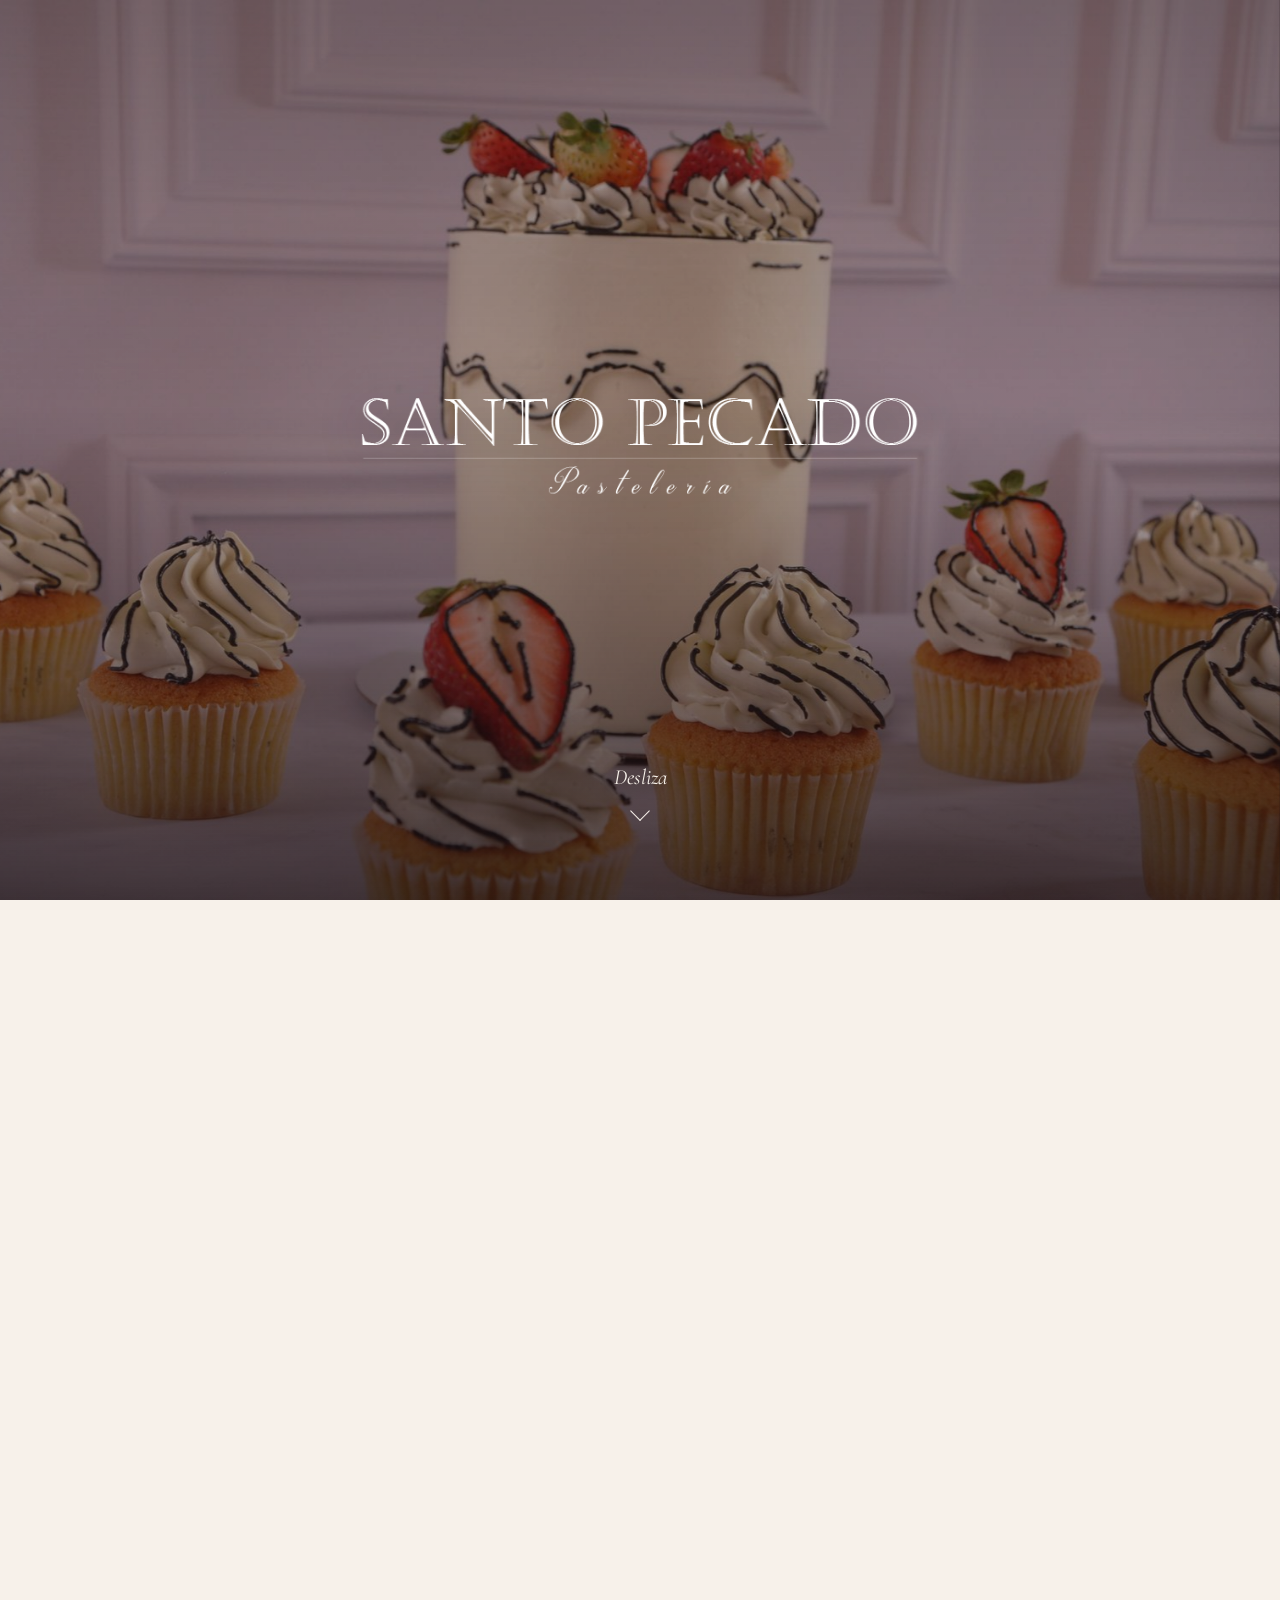
==== commit 19bd00ac: "Add files via upload" ====
--- a/index.html
+++ b/index.html
@@ -127,7 +127,7 @@
       <div class="season-head">
         <span class="season-badge">Edición de temporada</span>
         <h2>Colección Halloween</h2>
-        <p>Dos galletas de temporada que se comen con ganas: una llena de misterio y otra con sabor a otoño.</p>
+        <p>Galletas y merengues de temporada, hechos para morder con ganas.</p>
         <div class="season-ornament" aria-hidden="true">
           <svg viewBox="0 0 24 24"><path d="M20.5 14.2A8.6 8.6 0 0 1 9.8 3.5a8.6 8.6 0 1 0 10.7 10.7z"/></svg>
           <svg viewBox="0 0 24 24"><path d="M12 3c.8 5.4 3.6 8.2 9 9-5.4.8-8.2 3.6-9 9-.8-5.4-3.6-8.2-9-9 5.4-.8 8.2-3.6 9-9z"/></svg>
@@ -157,6 +157,22 @@
             <a href="https://wa.me/573219561364?text=Hola%20Santo%20Pecado%2C%20quiero%20pedir%20la%20galleta%20de%20temporada%20Oto%C3%B1o" class="btn" target="_blank" rel="noopener">Pedir Otoño</a>
           </div>
         </article>
+
+        <article class="season-card merengue season-wide">
+          <div class="season-mosaic">
+            <img src="assets/merengues-mixtos.jpg" alt="Merengues de yogurt de Halloween: calabazas naranjas y fantasmas blancos" loading="lazy" width="720" height="1280">
+            <img src="assets/merengues-calabazas.jpg" alt="Merengues de yogurt con forma de calabaza, naranjas con tallo verde" loading="lazy" width="720" height="720">
+            <img src="assets/merengues-fantasmas.jpg" alt="Merengues de yogurt con forma de fantasma, blancos con ojos negros" loading="lazy" width="720" height="720">
+          </div>
+          <div class="season-body">
+            <svg class="season-icon" viewBox="0 0 24 24" aria-hidden="true"><path d="M6 21V11a6 6 0 0 1 12 0v10l-2.2-1.7L13.6 21 12 19.7 10.4 21l-2.2-1.7z"/><path d="M10 11h.01M14 11h.01"/></svg>
+            <h3>Merengues de temporada</h3>
+            <p class="season-line">Calabazas y fantasmas, versión dulce.</p>
+            <p>Merengues de yogurt con forma de calabazas y fantasmitas, en bolsita. Pequeños, dulces y perfectos para compartir (o para guardártelos).</p>
+            <p class="season-price">$3.000 <small>la bolsita</small></p>
+            <a href="https://wa.me/573219561364?text=Hola%20Santo%20Pecado%2C%20quiero%20pedir%20los%20merengues%20de%20temporada" class="btn" target="_blank" rel="noopener">Pedir merengues</a>
+          </div>
+        </article>
       </div>
     </div>
   </section>
@@ -169,14 +185,14 @@
     <p class="section-lead">Las tortas De la Casa están pensadas para saber a infancia: a ese pastel de la mesa familiar, a cocina con olor a horno y a la sensación de que todo está bien. Sabores de casa, hechos con ingredientes de verdad y vestidos con un acabado que los vuelve especiales.</p>
     <div class="cake-grid">
 
-      <figure class="cake-card">
+      <figure class="cake-card is-unavailable">
+        <span class="cake-flag">No disponible</span>
         <img src="assets/torta-limonarandano.jpg" alt="Pastel de Lemon Blueberry con crema de frutos rojos" loading="lazy">
         <figcaption>
           <h3>Pastel de Lemon Blueberry</h3>
           <p>Pastel suave de limón con arándanos, relleno de compota de frutos del bosque, crema ligera de queso y crema de frutos rojos.</p>
           <ul class="cake-sizes">
-            <li><span>10 porciones</span><span class="price-slot">$</span></li>
-            <li><span>20 porciones</span><span class="price-slot">$</span></li>
+            <li class="is-off"><span>10 y 20 porciones</span><span class="price-slot">No disponible</span></li>
           </ul>
         </figcaption>
       </figure>
@@ -187,8 +203,8 @@
           <h3>Pastel de Zanahoria</h3>
           <p>Torta especiada y húmeda que recuerda los sabores de casa, con frosting de queso, decorada con frutos secos y zanahorias dulces.</p>
           <ul class="cake-sizes">
-            <li><span>10 porciones</span><span class="price-slot">$</span></li>
-            <li><span>20 porciones</span><span class="price-slot">$</span></li>
+            <li><span>10 porciones</span><span class="price-slot">$52.000</span></li>
+            <li><span>20 porciones</span><span class="price-slot">$98.000</span></li>
           </ul>
         </figcaption>
       </figure>
@@ -199,8 +215,8 @@
           <h3>Doble Chocolate Cake</h3>
           <p>Pastel chocolatoso de miga húmeda, con ganache semiamarga de chocolate real y decoración clásica.</p>
           <ul class="cake-sizes">
-            <li><span>10 porciones</span><span class="price-slot">$</span></li>
-            <li><span>20 porciones</span><span class="price-slot">$</span></li>
+            <li><span>10 porciones</span><span class="price-slot">$60.000</span></li>
+            <li><span>20 porciones</span><span class="price-slot">$104.000</span></li>
           </ul>
         </figcaption>
       </figure>
--- a/styles.css
+++ b/styles.css
@@ -693,3 +693,40 @@
 @media (max-width: 720px) {
   .season-grid { grid-template-columns: 1fr; }
 }
+
+/* ---------- Merengues de temporada y torta no disponible ---------- */
+
+.season-card.merengue { --c-bg: #F2E1D2; --c-text: var(--ink); --c-soft: var(--ink-soft); --c-accent: var(--wine); --glow: rgba(205,166,162,0.38); }
+.season-wide { grid-column: 1 / -1; flex-direction: row; }
+.season-mosaic {
+  flex: 0 0 min(46%, 520px);
+  display: grid;
+  grid-template-columns: 9fr 8fr;
+  grid-template-rows: 1fr 1fr;
+  gap: 6px;
+  aspect-ratio: 17 / 16;
+}
+.season-mosaic img { width: 100%; height: 100%; object-fit: cover; display: block; min-height: 0; }
+.season-mosaic img:first-child { grid-row: 1 / span 2; }
+.season-wide .season-body { justify-content: center; }
+.season-card p.season-price { font-family: 'Cormorant Garamond', serif; font-style: italic; font-size: 1.8rem; color: var(--c-accent); margin-top: 6px; max-width: none; }
+.season-card p.season-price small { font-size: 1.05rem; color: var(--c-soft); }
+
+.cake-card.is-unavailable { position: relative; }
+.cake-card.is-unavailable img { filter: grayscale(0.5); opacity: 0.7; }
+.cake-flag {
+  position: absolute;
+  top: 14px; left: 14px;
+  z-index: 2;
+  background: var(--cream);
+  color: var(--ink);
+  font-size: 0.85rem;
+  padding: 6px 14px;
+  border-radius: 999px;
+}
+.cake-sizes li.is-off .price-slot { color: var(--ink-soft); font-size: 1.05rem; }
+
+@media (max-width: 720px) {
+  .season-wide { flex-direction: column; }
+  .season-mosaic { flex: none; width: 100%; }
+}
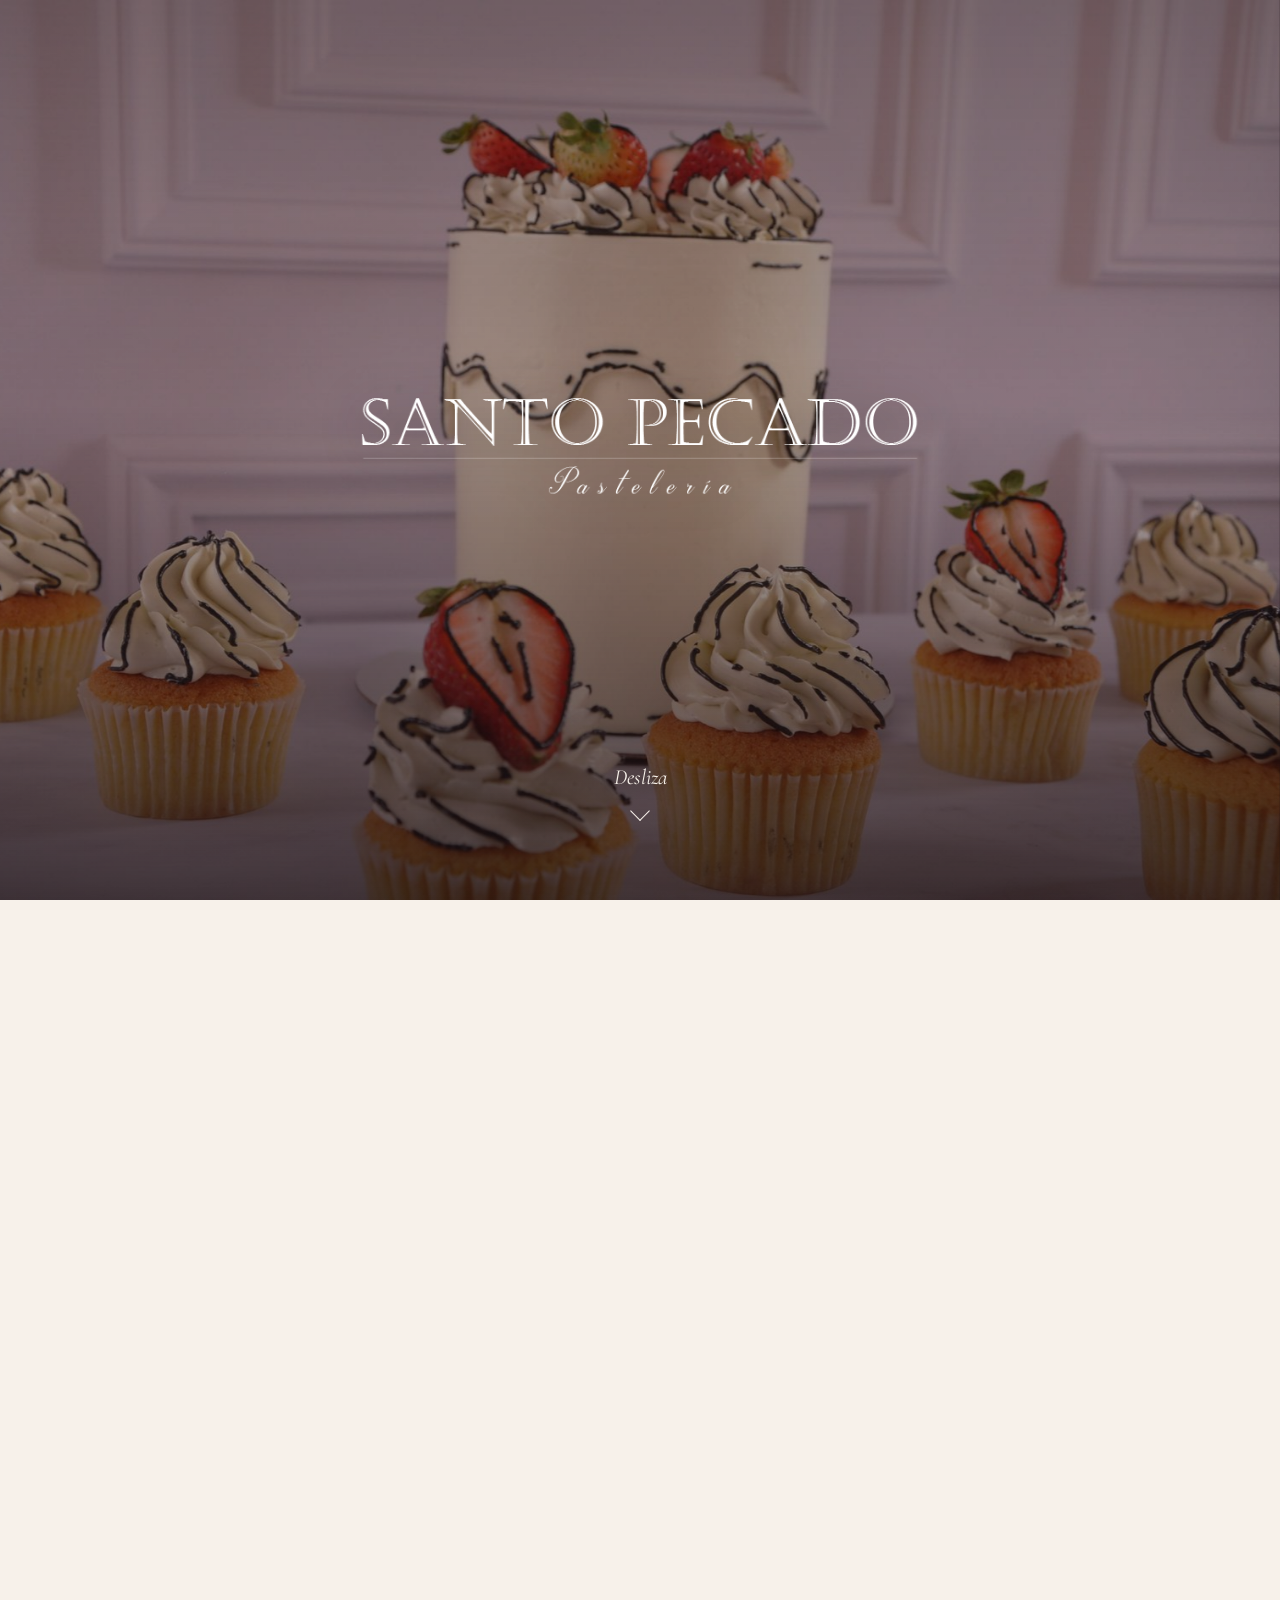
==== commit 01c5615b: "Add files via upload" ====
--- a/index.html
+++ b/index.html
@@ -68,12 +68,13 @@
         <a href="#pecados" class="btn btn-primary">Ver catálogo</a>
         <a href="https://wa.me/573219561364?text=Hola%20Santo%20Pecado%2C%20quiero%20hacer%20un%20pedido" class="btn btn-ghost" target="_blank" rel="noopener">Pedir por WhatsApp</a>
       </div>
+      <a href="#navidad" class="hero-seasonal"><svg viewBox="0 0 24 24"><path d="M12 3c.8 5.4 3.6 8.2 9 9-5.4.8-8.2 3.6-9 9-.8-5.4-3.6-8.2-9-9 5.4-.8 8.2-3.6 9-9z"/></svg><span>Navidad: galletas pintables para el Día de Velitas</span></a>
     </div>
   </section>
 
   <section class="intro">
     <p class="intro-text">Nos dedicamos a crear detalles dulces hechos con intención. Desarrollamos productos donde el sabor, la estética, la calidad, la frescura y la dedicación tienen la misma importancia — piezas que despiertan deseo y hacen sentir especial tanto a quien las recibe como a quien las regala.</p>
-    <div class="divider"><span></span></div>
+    <div class="divider"><span></span><svg viewBox="0 0 24 24"><path d="M12 3c.8 5.4 3.6 8.2 9 9-5.4.8-8.2 3.6-9 9-.8-5.4-3.6-8.2-9-9 5.4-.8 8.2-3.6 9-9z"/></svg><span></span></div>
   </section>
 
   <section class="section" id="pecados">
@@ -122,55 +123,93 @@
     </div>
   </section>
 
-  <section class="season" id="temporada">
-    <div class="season-inner">
+  <section class="navidad" id="navidad">
+    <div class="navidad-inner">
       <div class="season-head">
         <span class="season-badge">Edición de temporada</span>
-        <h2>Colección Halloween</h2>
-        <p>Galletas y merengues de temporada, hechos para morder con ganas.</p>
-        <div class="season-ornament" aria-hidden="true">
-          <svg viewBox="0 0 24 24"><path d="M20.5 14.2A8.6 8.6 0 0 1 9.8 3.5a8.6 8.6 0 1 0 10.7 10.7z"/></svg>
-          <svg viewBox="0 0 24 24"><path d="M12 3c.8 5.4 3.6 8.2 9 9-5.4.8-8.2 3.6-9 9-.8-5.4-3.6-8.2-9-9 5.4-.8 8.2-3.6 9-9z"/></svg>
-          <svg viewBox="0 0 24 24"><path d="M5 19.5C5 10.5 10.5 5 19.5 4.5 19 13.5 13.5 19.5 5 19.5zM5 19.5c3.5-4.5 6-7 10-9.5"/></svg>
-        </div>
-      </div>
-
-      <div class="season-grid">
-        <article class="season-card truco">
+        <h2>Navidad</h2>
+        <p>Galletas pintables: un detalle para pintar, compartir y recordar.</p>
+        <div class="season-ornament" aria-hidden="true"><svg viewBox="0 0 24 24"><path d="M12 3c.8 5.4 3.6 8.2 9 9-5.4.8-8.2 3.6-9 9-.8-5.4-3.6-8.2-9-9 5.4-.8 8.2-3.6 9-9z"/></svg><svg viewBox="0 0 24 24"><path d="M12 2.5 7 9.5h3L6 15.5h4L7.5 20h9L14 15.5h4L14 9.5h3z"/><path d="M12 20v2"/></svg><svg viewBox="0 0 24 24"><path d="M12 3c.8 5.4 3.6 8.2 9 9-5.4.8-8.2 3.6-9 9-.8-5.4-3.6-8.2-9-9 5.4-.8 8.2-3.6 9-9z"/></svg></div>
+      </div>
+
+      <div class="navidad-grid">
+        <div class="navidad-photos">
+          <figure>
+            <img src="assets/navidad-listas.jpg" alt="Galletas pintables de Navidad sobre una bandeja, listas para pintar, con paleta de pintura comestible y pincel" loading="lazy" width="720" height="900">
+            <figcaption>Listas para pintar</figcaption>
+          </figure>
+          <figure>
+            <img src="assets/navidad-pintadas.jpg" alt="Caja de galletas pintables de Navidad ya pintadas: reno, muñeco de nieve, duende y Santa" loading="lazy" width="720" height="900">
+            <figcaption>Pintadas a tu manera</figcaption>
+          </figure>
+        </div>
+
+        <div class="navidad-info">
+          <h3>Galletas pintables</h3>
+          <p class="navidad-line">Tú pones los colores.</p>
+          <p class="navidad-price">$18.000 <small>por caja</small></p>
+
+          <div class="navidad-block">
+            <h4>Qué incluye</h4>
+            <ul class="navidad-list">
+              <li>6 galletas de mantequilla listas para pintar</li>
+              <li>2 galletas paleta con pintura comestible</li>
+              <li>1 pincel para dejar volar tu imaginación</li>
+            </ul>
+          </div>
+
+          <div class="navidad-block">
+            <h4>Cómo funciona</h4>
+            <ol class="navidad-steps">
+              <li>Aplica una gota de agua sobre cada color para activarlo.</li>
+              <li>Humedece el pincel y toma un poco del color diluido.</li>
+              <li>¡Diseña tus galletas como más te guste!</li>
+            </ol>
+          </div>
+
+          <div class="navidad-reserve">
+            <h4>Primera fecha · Día de Velitas</h4>
+            <p>Reserva tus galletas con el 50% del pago y paga el restante el 6-7 de diciembre, día de la entrega.</p>
+          </div>
+          <a href="https://wa.me/573219561364?text=Hola%20Santo%20Pecado%2C%20quiero%20reservar%20las%20galletas%20pintables%20de%20Navidad" class="btn btn-nav" target="_blank" rel="noopener">Reservar mis galletas</a>
+        </div>
+      </div>
+
+      <div class="navidad-video">
+        <video controls playsinline preload="none" poster="assets/galletas-empaque-poster.jpg" width="464" height="832">
+          <source src="assets/galletas-empaque.mp4" type="video/mp4">
+          Tu navegador no puede reproducir este video.
+        </video>
+        <div>
+          <h3>Acompáñame a empacar las galletas</h3>
+          <p>Así empacamos cada caja de galletas pintables: una por una, con el cuidado de un regalo.</p>
+        </div>
+      </div>
+    </div>
+  </section>
+
+  <section class="past-season" id="temporada-pasada">
+    <div class="season-inner">
+      <div class="past-head">
+        <span class="past-badge">Temporada pasada</span>
+        <h2>Halloween</h2>
+        <p>Dos galletas que ya pasaron por nuestro horno. Aquí quedan como recuerdo.</p>
+      </div>
+      <div class="past-grid">
+        <article class="season-card truco is-past">
           <div class="season-img"><img src="assets/temporada-dulce-truco.jpg" alt="Galleta Dulce Truco de vainilla con chips morados flotando sobre un caldero con humo lila" loading="lazy" width="900" height="900"></div>
           <div class="season-body">
-            <svg class="season-icon" viewBox="0 0 24 24" aria-hidden="true"><path d="M20.5 14.2A8.6 8.6 0 0 1 9.8 3.5a8.6 8.6 0 1 0 10.7 10.7z"/></svg>
             <h3>Dulce Truco</h3>
             <p class="season-line">Un misterio en cada mordida.</p>
             <p>Una galleta de vainilla con un toque inesperado, chocolate en cada bocado y un secreto que preferimos dejar en tus manos.</p>
-            <a href="https://wa.me/573219561364?text=Hola%20Santo%20Pecado%2C%20quiero%20pedir%20la%20galleta%20de%20temporada%20Dulce%20Truco" class="btn" target="_blank" rel="noopener">Pedir Dulce Truco</a>
           </div>
         </article>
-
-        <article class="season-card otono">
+        <article class="season-card otono is-past">
           <div class="season-img"><img src="assets/temporada-otono.jpg" alt="Galleta Otoño con trozos de chocolate flotando sobre un caldero con canela y hojas secas" loading="lazy" width="900" height="900"></div>
           <div class="season-body">
-            <svg class="season-icon" viewBox="0 0 24 24" aria-hidden="true"><path d="M5 19.5C5 10.5 10.5 5 19.5 4.5 19 13.5 13.5 19.5 5 19.5zM5 19.5c3.5-4.5 6-7 10-9.5"/></svg>
             <h3>Otoño</h3>
             <p class="season-line">El otoño también se muerde.</p>
             <p>Una galleta inspirada en los tonos y aromas del otoño, con el carácter de la calabaza, el abrazo de las especias y generosos trozos de chocolate.</p>
-            <a href="https://wa.me/573219561364?text=Hola%20Santo%20Pecado%2C%20quiero%20pedir%20la%20galleta%20de%20temporada%20Oto%C3%B1o" class="btn" target="_blank" rel="noopener">Pedir Otoño</a>
-          </div>
-        </article>
-
-        <article class="season-card merengue season-wide">
-          <div class="season-mosaic">
-            <img src="assets/merengues-mixtos.jpg" alt="Merengues de yogurt de Halloween: calabazas naranjas y fantasmas blancos" loading="lazy" width="720" height="1280">
-            <img src="assets/merengues-calabazas.jpg" alt="Merengues de yogurt con forma de calabaza, naranjas con tallo verde" loading="lazy" width="720" height="720">
-            <img src="assets/merengues-fantasmas.jpg" alt="Merengues de yogurt con forma de fantasma, blancos con ojos negros" loading="lazy" width="720" height="720">
-          </div>
-          <div class="season-body">
-            <svg class="season-icon" viewBox="0 0 24 24" aria-hidden="true"><path d="M6 21V11a6 6 0 0 1 12 0v10l-2.2-1.7L13.6 21 12 19.7 10.4 21l-2.2-1.7z"/><path d="M10 11h.01M14 11h.01"/></svg>
-            <h3>Merengues de temporada</h3>
-            <p class="season-line">Calabazas y fantasmas, versión dulce.</p>
-            <p>Merengues de yogurt con forma de calabazas y fantasmitas, en bolsita. Pequeños, dulces y perfectos para compartir (o para guardártelos).</p>
-            <p class="season-price">$3.000 <small>la bolsita</small></p>
-            <a href="https://wa.me/573219561364?text=Hola%20Santo%20Pecado%2C%20quiero%20pedir%20los%20merengues%20de%20temporada" class="btn" target="_blank" rel="noopener">Pedir merengues</a>
           </div>
         </article>
       </div>
@@ -334,6 +373,7 @@
       <a href="https://www.facebook.com/" target="_blank" rel="noopener">Facebook · Santo Pecado Pastelería</a>
     </div>
   </div>
+  <p class="footer-fiestas"><svg viewBox="0 0 24 24"><path d="M12 3c.8 5.4 3.6 8.2 9 9-5.4.8-8.2 3.6-9 9-.8-5.4-3.6-8.2-9-9 5.4-.8 8.2-3.6 9-9z"/></svg><span>Felices fiestas de parte de Santo Pecado</span></p>
   <p class="footer-note">Tortas y cupcakes se preparan bajo pedido. Escríbenos con anticipación para reservar tu fecha.</p>
   <p class="footer-copy">© 2026 Santo Pecado Pastelería</p>
 </footer>
--- a/styles.css
+++ b/styles.css
@@ -696,21 +696,6 @@
 
 /* ---------- Merengues de temporada y torta no disponible ---------- */
 
-.season-card.merengue { --c-bg: #F2E1D2; --c-text: var(--ink); --c-soft: var(--ink-soft); --c-accent: var(--wine); --glow: rgba(205,166,162,0.38); }
-.season-wide { grid-column: 1 / -1; flex-direction: row; }
-.season-mosaic {
-  flex: 0 0 min(46%, 520px);
-  display: grid;
-  grid-template-columns: 9fr 8fr;
-  grid-template-rows: 1fr 1fr;
-  gap: 6px;
-  aspect-ratio: 17 / 16;
-}
-.season-mosaic img { width: 100%; height: 100%; object-fit: cover; display: block; min-height: 0; }
-.season-mosaic img:first-child { grid-row: 1 / span 2; }
-.season-wide .season-body { justify-content: center; }
-.season-card p.season-price { font-family: 'Cormorant Garamond', serif; font-style: italic; font-size: 1.8rem; color: var(--c-accent); margin-top: 6px; max-width: none; }
-.season-card p.season-price small { font-size: 1.05rem; color: var(--c-soft); }
 
 .cake-card.is-unavailable { position: relative; }
 .cake-card.is-unavailable img { filter: grayscale(0.5); opacity: 0.7; }
@@ -726,7 +711,94 @@
 }
 .cake-sizes li.is-off .price-slot { color: var(--ink-soft); font-size: 1.05rem; }
 
+/* ---------- Navidad (sobrio: verde pino, latón y crema) ---------- */
+
+.hero-seasonal {
+  display: inline-flex; align-items: center; gap: 10px;
+  margin-top: 24px;
+  color: var(--cream);
+  font-size: 0.92rem;
+  padding-bottom: 3px;
+  border-bottom: 1px solid rgba(247,241,234,0.5);
+  text-shadow: 0 1px 10px rgba(0,0,0,0.45);
+}
+.hero-seasonal svg { width: 14px; height: 14px; fill: none; stroke: #E3CFA3; stroke-width: 1.3; stroke-linecap: round; stroke-linejoin: round; flex: 0 0 auto; }
+.hero-seasonal:hover { border-bottom-color: #E3CFA3; }
+
+.divider { align-items: center; gap: 12px; }
+.divider svg { width: 14px; height: 14px; fill: none; stroke: var(--brass); stroke-width: 1.3; stroke-linecap: round; stroke-linejoin: round; }
+
+.navidad { background: #22352B; color: var(--cream); padding: clamp(64px, 8vw, 104px) clamp(20px, 5vw, 56px); }
+.navidad-inner { max-width: var(--max); margin: 0 auto; }
+.navidad .season-badge { color: #E3CFA3; border-color: rgba(227,207,163,0.5); }
+.navidad .season-head h2 { color: var(--cream); }
+.navidad .season-head p { color: rgba(247,241,234,0.82); }
+.navidad .season-ornament { color: #C9AE7C; }
+
+.navidad-grid { display: grid; grid-template-columns: 1.05fr 1fr; gap: clamp(28px, 5vw, 64px); align-items: start; }
+.navidad-photos { display: grid; grid-template-columns: 1fr 1fr; gap: 12px; }
+.navidad-photos figure { margin: 0; }
+.navidad-photos img { width: 100%; height: auto; aspect-ratio: 4 / 5; object-fit: cover; display: block; }
+.navidad-photos figcaption { margin-top: 10px; font-family: 'Cormorant Garamond', serif; font-style: italic; font-size: 1.1rem; color: rgba(247,241,234,0.82); }
+
+.navidad-info h3 { color: var(--cream); font-size: clamp(1.8rem, 3vw, 2.3rem); margin-bottom: 4px; }
+.navidad-line { font-family: 'Cormorant Garamond', serif; font-style: italic; font-size: 1.35rem; color: #E3CFA3; margin: 0; }
+.navidad-price { font-family: 'Cormorant Garamond', serif; font-style: italic; font-size: 2.3rem; color: #E3CFA3; margin: 14px 0 0; line-height: 1.1; }
+.navidad-price small { font-size: 1.05rem; color: rgba(247,241,234,0.75); }
+.navidad-block { border-top: 1px solid rgba(247,241,234,0.2); padding-top: 16px; margin-top: 22px; }
+.navidad-block h4, .navidad-reserve h4 { font-family: 'Prata', serif; font-weight: 400; font-size: 1.05rem; color: var(--cream); margin: 0 0 10px; }
+.navidad-list, .navidad-steps { list-style: none; margin: 0; padding: 0; display: grid; gap: 9px; color: rgba(247,241,234,0.88); font-size: 0.96rem; }
+.navidad-list li::before { content: ''; display: inline-block; width: 5px; height: 5px; background: #C9AE7C; transform: rotate(45deg); margin-right: 12px; vertical-align: middle; }
+.navidad-steps { counter-reset: paso; }
+.navidad-steps li { counter-increment: paso; display: flex; gap: 14px; align-items: baseline; }
+.navidad-steps li::before { content: counter(paso); font-family: 'Cormorant Garamond', serif; font-style: italic; font-size: 1.35rem; color: #E3CFA3; flex: 0 0 16px; }
+.navidad-reserve { border: 1px solid rgba(227,207,163,0.45); padding: 18px 20px; margin-top: 26px; }
+.navidad-reserve h4 { color: #E3CFA3; margin-bottom: 6px; }
+.navidad-reserve p { margin: 0; color: rgba(247,241,234,0.9); font-size: 0.96rem; }
+.btn-nav { border: 1px solid #E3CFA3; color: var(--cream); margin-top: 22px; }
+.btn-nav:hover { background: #E3CFA3; color: #22352B; }
+
+.navidad-video {
+  margin-top: clamp(44px, 6vw, 72px);
+  padding-top: clamp(36px, 5vw, 56px);
+  border-top: 1px solid rgba(247,241,234,0.18);
+  display: grid;
+  grid-template-columns: minmax(220px, 300px) 1fr;
+  gap: clamp(24px, 5vw, 56px);
+  align-items: center;
+}
+.navidad-video video { width: 100%; height: auto; aspect-ratio: 464 / 832; background: #111; display: block; }
+.navidad-video h3 { color: var(--cream); font-size: clamp(1.5rem, 2.6vw, 2rem); margin-bottom: 8px; }
+.navidad-video p { margin: 0; color: rgba(247,241,234,0.82); max-width: 40ch; }
+
+/* ---------- Temporada pasada ---------- */
+
+.past-season { background: var(--cream-alt); padding: clamp(56px, 7vw, 88px) clamp(20px, 5vw, 56px); }
+.past-head { text-align: center; max-width: 560px; margin: 0 auto clamp(28px, 4vw, 40px); }
+.past-badge { display: inline-block; font-family: 'Cormorant Garamond', serif; font-style: italic; font-size: 1.05rem; color: var(--ink-soft); border: 1px solid var(--line); padding: 4px 18px; border-radius: 999px; }
+.past-head h2 { font-size: clamp(1.7rem, 3.2vw, 2.3rem); margin: 14px 0 8px; }
+.past-head p { color: var(--ink-soft); margin: 0; }
+.past-grid { display: grid; grid-template-columns: 1fr 1fr; gap: clamp(16px, 2.4vw, 28px); }
+.season-card.is-past { flex-direction: row; }
+.is-past .season-img { position: relative; flex: 0 0 40%; aspect-ratio: auto; min-height: 240px; }
+.is-past .season-img img { position: absolute; inset: 0; width: 100%; height: 100%; filter: saturate(0.8); }
+.is-past .season-body { padding: clamp(18px, 2.4vw, 28px); justify-content: center; }
+.is-past h3 { font-size: clamp(1.3rem, 2vw, 1.6rem); }
+.is-past .season-line { font-size: 1.15rem; }
+.is-past p:not(.season-line) { font-size: 0.9rem; }
+
+.footer-fiestas { max-width: var(--max); margin: 26px auto 0; display: flex; align-items: center; gap: 10px; color: #E3CFA3; font-family: 'Cormorant Garamond', serif; font-style: italic; font-size: 1.15rem; }
+.footer-fiestas svg { width: 16px; height: 16px; fill: none; stroke: currentColor; stroke-width: 1.3; stroke-linecap: round; stroke-linejoin: round; }
+
+@media (max-width: 900px) {
+  .navidad-grid { grid-template-columns: 1fr; }
+  .past-grid { grid-template-columns: 1fr; }
+}
 @media (max-width: 720px) {
-  .season-wide { flex-direction: column; }
-  .season-mosaic { flex: none; width: 100%; }
-}
+  .navidad-video { grid-template-columns: 1fr; justify-items: center; text-align: center; }
+  .navidad-video video { max-width: 320px; }
+}
+@media (max-width: 560px) {
+  .season-card.is-past { flex-direction: column; }
+  .is-past .season-img { flex: none; min-height: 0; aspect-ratio: 16 / 10; }
+}
